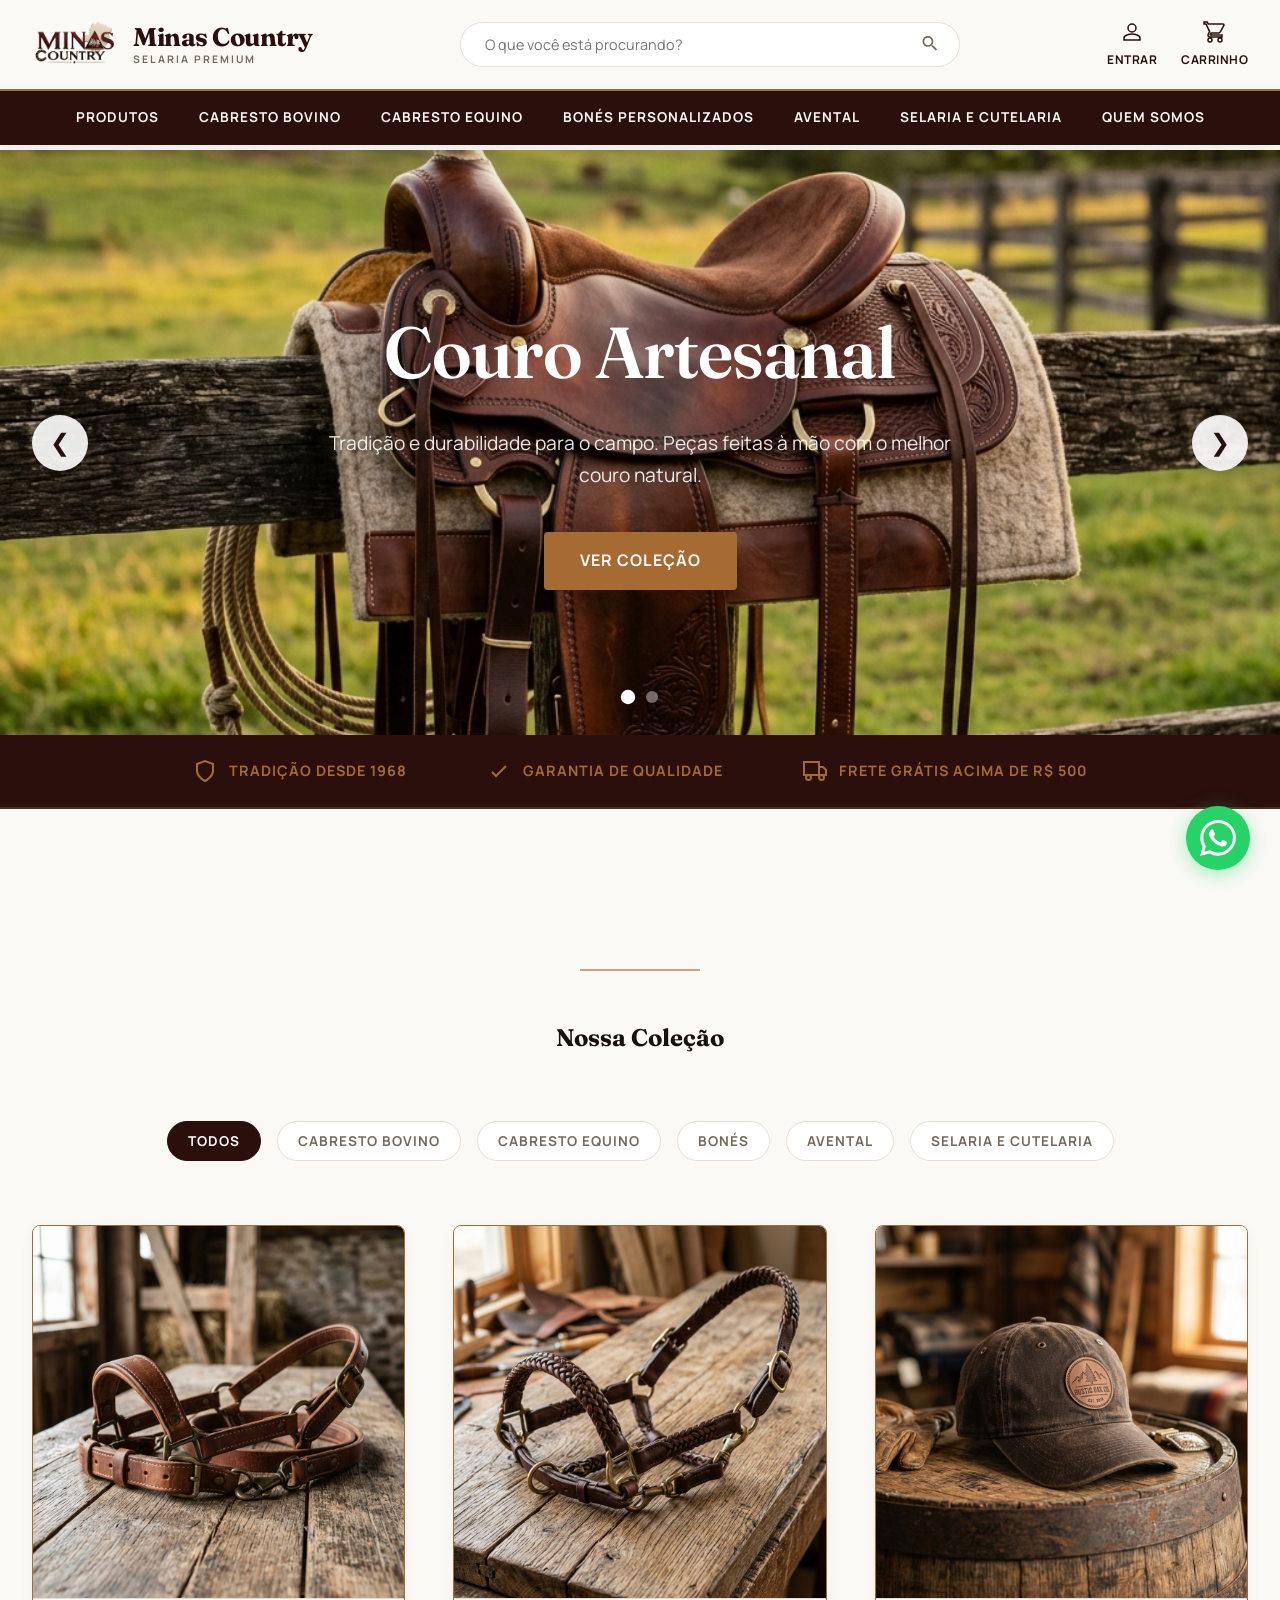
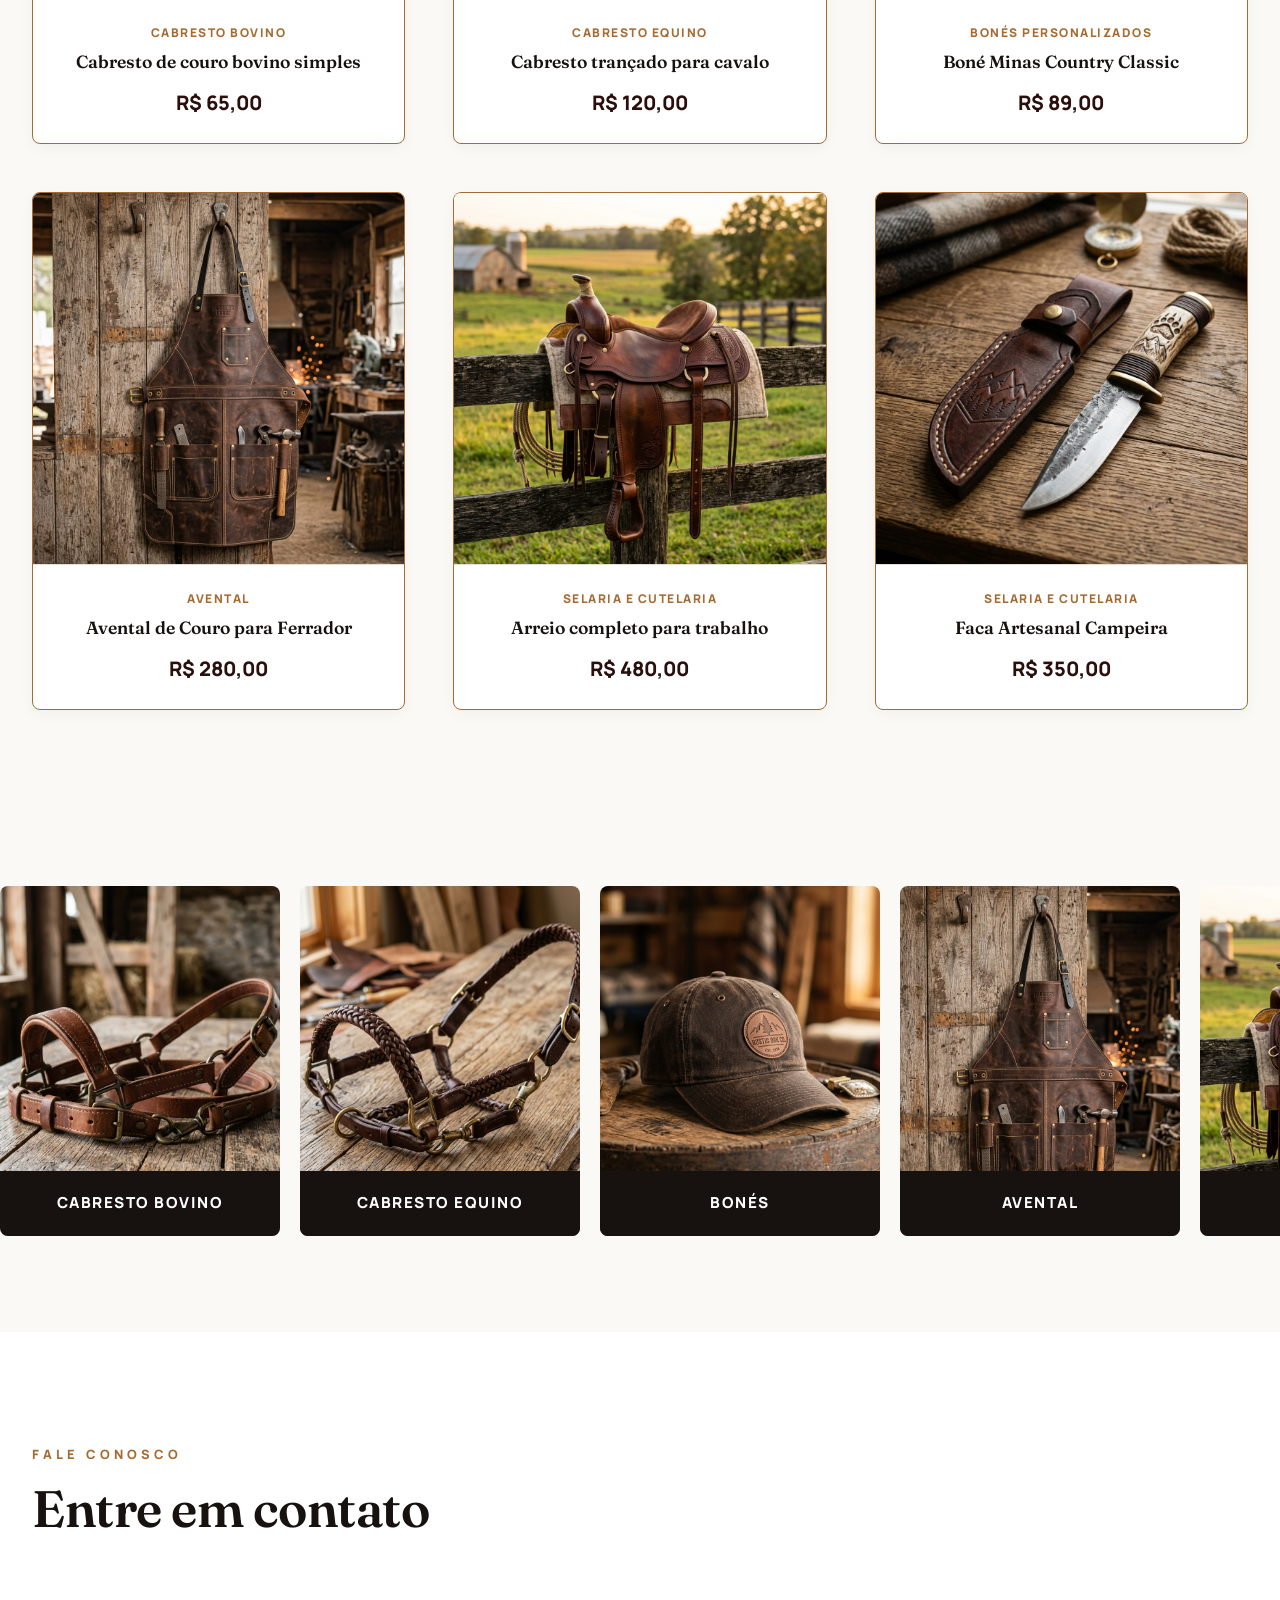
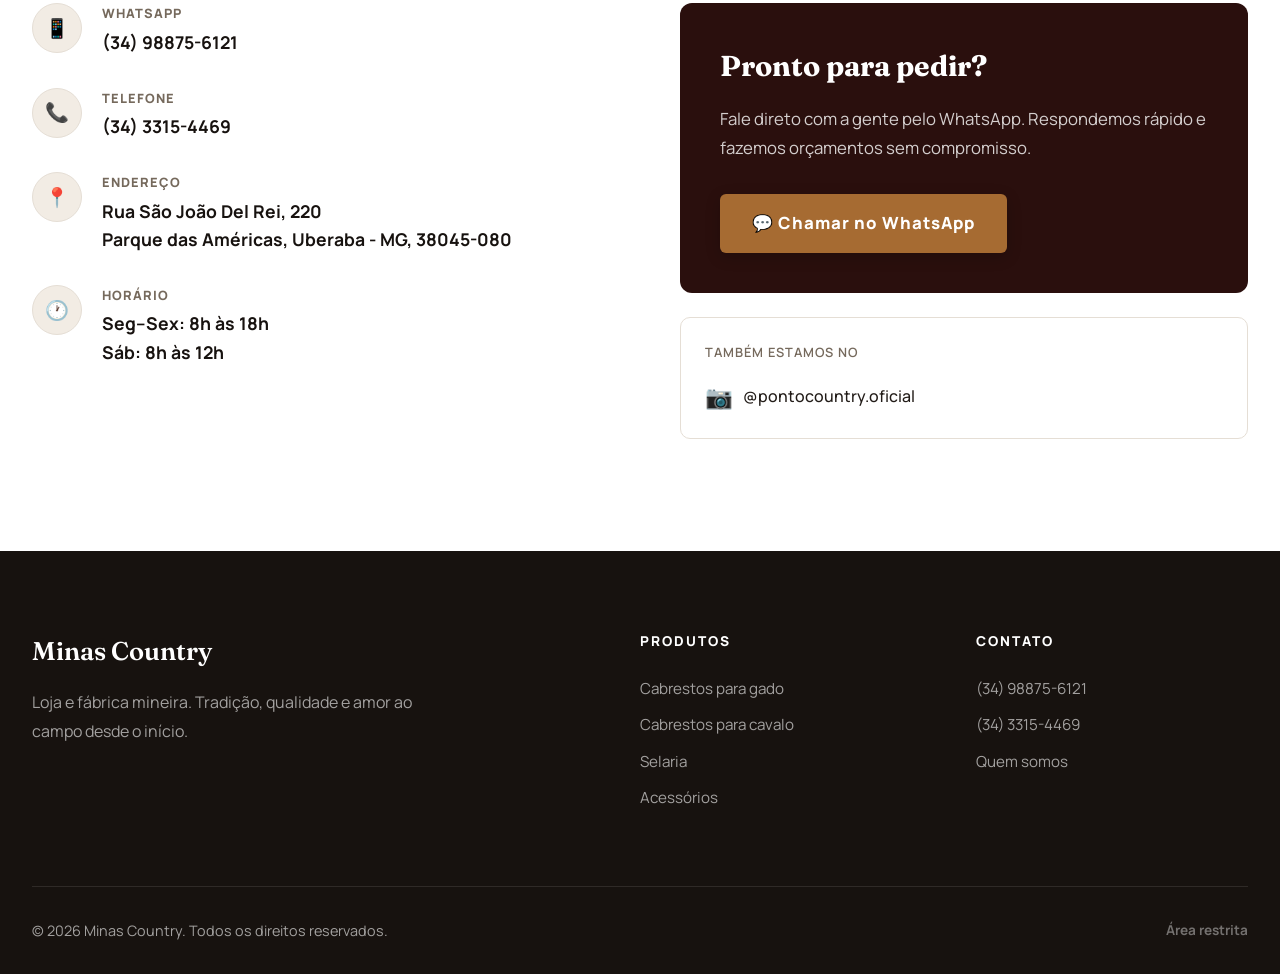
==== index.html @ ab3c595c "feat: use local images and add infinite scrolling marquee to category banners" ====
<!DOCTYPE html>
<html lang="pt-BR">
<head>
<meta charset="UTF-8">
<meta name="viewport" content="width=device-width, initial-scale=1.0">
<title>Minas Country – Fábrica de Cabresto e Selaria</title>
<link rel="preconnect" href="https://fonts.googleapis.com">
<link rel="preconnect" href="https://fonts.gstatic.com" crossorigin>
<link href="https://fonts.googleapis.com/css2?family=Fraunces:ital,opsz,wght@0,9..144,100..900;1,9..144,100..900&family=Manrope:wght@200..800&display=swap" rel="stylesheet">
<link rel="stylesheet" href="style.css">
</head>
<body>

<!-- NAV -->
<nav>
  <div class="nav-inner">
    <div class="nav-hamburger" onclick="toggleMenu()">
      <span></span><span></span><span></span>
    </div>
    <a href="index.html" class="nav-logo">
      <img src="images/logo.png" alt="Logo" style="height: 48px; width: auto; object-fit: contain;">
      <div class="nav-logo-text">Minas Country<span>Selaria Premium</span></div>
    </a>
    <div class="nav-search">
      <input type="text" placeholder="O que você está procurando?">
      <button><svg viewBox="0 0 24 24"><path d="M15.5 14h-.79l-.28-.27C15.41 12.59 16 11.11 16 9.5 16 5.91 13.09 3 9.5 3S3 5.91 3 9.5 5.91 16 9.5 16c1.61 0 3.09-.59 4.23-1.57l.27.28v.79l5 4.99L20.49 19l-4.99-5zm-6 0C7.01 14 5 11.99 5 9.5S7.01 5 9.5 5 14 7.01 14 9.5 11.99 14 9.5 14z"/></svg></button>
    </div>
    <div class="nav-icons">
      <a href="#" class="icon-link" onclick="openAdmin(event)">
        <svg viewBox="0 0 24 24"><path d="M12 12c2.21 0 4-1.79 4-4s-1.79-4-4-4-4 1.79-4 4 1.79 4 4 4zm0 2c-2.67 0-8 1.34-8 4v2h16v-2c0-2.66-5.33-4-8-4z"/></svg>
        Entrar
      </a>
      <a href="#catalogo" class="icon-link">
        <svg viewBox="0 0 24 24"><path d="M7 18c-1.1 0-1.99.9-1.99 2S5.9 22 7 22s2-.9 2-2-.9-2-2-2zM1 2v2h2l3.6 7.59-1.35 2.45c-.16.28-.25.61-.25.96 0 1.1.9 2 2 2h12v-2H7.42c-.14 0-.25-.11-.25-.25l.03-.12.9-1.63h7.45c.75 0 1.41-.41 1.75-1.03l3.58-6.49c.08-.14.12-.31.12-.48 0-.55-.45-1-1-1H5.21l-.94-2H1zm16 16c-1.1 0-1.99.9-1.99 2s.89 2 1.99 2 2-.9 2-2-.9-2-2-2z"/></svg>
        Carrinho
      </a>
    </div>
  </div>
  <div class="nav-categories">
    <div class="nav-categories-inner">
      <a href="#catalogo" onclick="filterProducts('all', this)">Produtos</a>
      <a href="#catalogo" onclick="filterProducts('bovino', this)">Cabresto bovino</a>
      <a href="#catalogo" onclick="filterProducts('equino', this)">Cabresto equino</a>
      <a href="#catalogo" onclick="filterProducts('bones', this)">Bonés personalizados</a>
      <a href="#catalogo" onclick="filterProducts('avental', this)">Avental</a>
      <a href="#catalogo" onclick="filterProducts('selaria', this)">Selaria e cutelaria</a>
      <a href="sobre.html">Quem Somos</a>
    </div>
  </div>
</nav>

<!-- CAROUSEL -->
<section class="hero-carousel" id="home">
  <div class="carousel-track" id="carousel-track">
    <div class="carousel-slide leather-bg" style="background-image: url('images/prod_5.png'); background-size: cover; background-position: center;">
       <div class="slide-content reveal">
          <h2>Couro Artesanal</h2>
          <p>Tradição e durabilidade para o campo. Peças feitas à mão com o melhor couro natural.</p>
          <a href="#catalogo" class="btn-primary">Ver Coleção</a>
       </div>
    </div>
    <div class="carousel-slide leather-bg" style="background-image: url('images/prod_2.png'); background-size: cover; background-position: center;">
       <div class="slide-content reveal">
          <h2 style="color:var(--gold);">Linha Selaria</h2>
          <p>Arreios e acessórios de alto padrão para quem exige qualidade e conforto no dia a dia.</p>
          <a href="#catalogo" class="btn-primary" style="background:white; color:var(--black);">Comprar Agora</a>
       </div>
    </div>
  </div>
  <button class="carousel-arrow carousel-prev" onclick="moveSlide(-1)">❮</button>
  <button class="carousel-arrow carousel-next" onclick="moveSlide(1)">❯</button>
  <div class="carousel-dots" id="carousel-dots">
     <button class="carousel-dot active" onclick="setSlide(0)"></button>
     <button class="carousel-dot" onclick="setSlide(1)"></button>
  </div>
</section>

<!-- BENEFITS BAR -->
<section class="benefits-bar">
  <div class="benefits-inner">
    <div class="benefit-item">
      <svg width="24" height="24" viewBox="0 0 24 24" fill="none" stroke="currentColor" stroke-width="2"><path d="M12 22s8-4 8-10V5l-8-3-8 3v7c0 6 8 10 8 10z"/></svg>
      <span>Tradição Desde 1968</span>
    </div>
    <div class="benefit-item">
      <svg width="24" height="24" viewBox="0 0 24 24" fill="none" stroke="currentColor" stroke-width="2"><path d="M5 13l4 4L19 7"/></svg>
      <span>Garantia de Qualidade</span>
    </div>
    <div class="benefit-item">
      <svg width="24" height="24" viewBox="0 0 24 24" fill="none" stroke="currentColor" stroke-width="2"><rect x="1" y="3" width="15" height="13"></rect><polygon points="16 8 20 8 23 11 23 16 16 16 16 8"></polygon><circle cx="5.5" cy="18.5" r="2.5"></circle><circle cx="18.5" cy="18.5" r="2.5"></circle></svg>
      <span>Frete Grátis acima de R$ 500</span>
    </div>
  </div>
</section>

<!-- CATALOG -->
<section class="catalog" id="catalogo">
  <div class="container">
    <hr class="rustic-divider">
    <div class="catalog-header reveal">
      <h2>Nossa Coleção</h2>
    </div>
    <div class="filter-tabs reveal">
      <button class="filter-tab active" onclick="filterProducts('all',this)">Todos</button>
      <button class="filter-tab" onclick="filterProducts('bovino',this)">Cabresto bovino</button>
      <button class="filter-tab" onclick="filterProducts('equino',this)">Cabresto equino</button>
      <button class="filter-tab" onclick="filterProducts('bones',this)">Bonés</button>
      <button class="filter-tab" onclick="filterProducts('avental',this)">Avental</button>
      <button class="filter-tab" onclick="filterProducts('selaria',this)">Selaria e cutelaria</button>
    </div>
    <div class="products-grid" id="products-grid"></div>
  </div>
</section>

<!-- CATEGORY BANNERS -->
<section class="category-banners">
  <div class="banners-container">
    <div class="banners-track">

      <a href="#catalogo" onclick="filterProducts('bovino', document.querySelectorAll('.filter-tab')[1])" class="banner-card">
        <img src="images/prod_1.png" alt="Cabresto Bovino">
        <div class="banner-label">CABRESTO BOVINO</div>
      </a>
      <a href="#catalogo" onclick="filterProducts('equino', document.querySelectorAll('.filter-tab')[2])" class="banner-card">
        <img src="images/prod_2.png" alt="Cabresto Equino">
        <div class="banner-label">CABRESTO EQUINO</div>
      </a>
      <a href="#catalogo" onclick="filterProducts('bones', document.querySelectorAll('.filter-tab')[3])" class="banner-card">
        <img src="images/prod_3.png" alt="Bonés">
        <div class="banner-label">BONÉS</div>
      </a>
      <a href="#catalogo" onclick="filterProducts('avental', document.querySelectorAll('.filter-tab')[4])" class="banner-card">
        <img src="images/prod_4.png" alt="Avental">
        <div class="banner-label">AVENTAL</div>
      </a>
      <a href="#catalogo" onclick="filterProducts('selaria', document.querySelectorAll('.filter-tab')[5])" class="banner-card">
        <img src="images/prod_5.png" alt="Selaria">
        <div class="banner-label">SELARIA</div>
      </a>


      <a href="#catalogo" onclick="filterProducts('bovino', document.querySelectorAll('.filter-tab')[1])" class="banner-card">
        <img src="images/prod_1.png" alt="Cabresto Bovino">
        <div class="banner-label">CABRESTO BOVINO</div>
      </a>
      <a href="#catalogo" onclick="filterProducts('equino', document.querySelectorAll('.filter-tab')[2])" class="banner-card">
        <img src="images/prod_2.png" alt="Cabresto Equino">
        <div class="banner-label">CABRESTO EQUINO</div>
      </a>
      <a href="#catalogo" onclick="filterProducts('bones', document.querySelectorAll('.filter-tab')[3])" class="banner-card">
        <img src="images/prod_3.png" alt="Bonés">
        <div class="banner-label">BONÉS</div>
      </a>
      <a href="#catalogo" onclick="filterProducts('avental', document.querySelectorAll('.filter-tab')[4])" class="banner-card">
        <img src="images/prod_4.png" alt="Avental">
        <div class="banner-label">AVENTAL</div>
      </a>
      <a href="#catalogo" onclick="filterProducts('selaria', document.querySelectorAll('.filter-tab')[5])" class="banner-card">
        <img src="images/prod_5.png" alt="Selaria">
        <div class="banner-label">SELARIA</div>
      </a>

    </div>
  </div>
</section>



<!-- CONTACT -->
<section class="contact" id="contato">
  <div class="container">
    <div class="section-eyebrow">Fale conosco</div>
    <h2 class="section-title">Entre em contato</h2>
    <div class="contact-grid">
      <div class="contact-info">
        <div class="contact-item">
          <div class="contact-item-icon">📱</div>
          <div><div class="contact-item-label">WhatsApp</div><div class="contact-item-value">(34) 98875-6121</div></div>
        </div>
        <div class="contact-item">
          <div class="contact-item-icon">📞</div>
          <div><div class="contact-item-label">Telefone</div><div class="contact-item-value">(34) 3315-4469</div></div>
        </div>
        <div class="contact-item">
          <div class="contact-item-icon">📍</div>
          <div><div class="contact-item-label">Endereço</div><div class="contact-item-value">Rua São João Del Rei, 220<br>Parque das Américas, Uberaba - MG, 38045-080</div></div>
        </div>
        <div class="contact-item">
          <div class="contact-item-icon">🕐</div>
          <div><div class="contact-item-label">Horário</div><div class="contact-item-value">Seg–Sex: 8h às 18h<br>Sáb: 8h às 12h</div></div>
        </div>
      </div>
      <div>
        <div class="contact-cta leather-bg">
          <h3>Pronto para pedir?</h3>
          <p>Fale direto com a gente pelo WhatsApp. Respondemos rápido e fazemos orçamentos sem compromisso.</p>
          <a href="https://wa.me/5534988756121?text=Olá! Vim pelo site e gostaria de informações sobre os produtos." class="btn-wpp-lg" target="_blank">💬 Chamar no WhatsApp</a>
        </div>
        <div style="margin-top:1.5rem;padding:1.5rem;background:white;border:1px solid var(--border);border-radius:10px">
          <div style="font-size:0.8rem;font-weight:600;color:var(--text-muted);text-transform:uppercase;letter-spacing:1px;margin-bottom:1rem">Também estamos no</div>
          <a href="https://www.instagram.com/pontocountry.oficial/" target="_blank" style="display:flex;align-items:center;gap:10px;text-decoration:none;color:var(--text)">
            <span style="font-size:1.4rem">📷</span>
            <span style="font-weight:500">@pontocountry.oficial</span>
          </a>
        </div>
      </div>
    </div>
  </div>
</section>

<!-- FOOTER -->
<footer>
  <div class="footer-inner">
    <div class="footer-grid">
      <div>
        <div class="footer-brand-name">Minas Country</div>
        <p class="footer-brand-desc">Loja e fábrica mineira. Tradição, qualidade e amor ao campo desde o início.</p>
      </div>
      <div class="footer-col">
        <h4>Produtos</h4>
        <a href="#catalogo">Cabrestos para gado</a>
        <a href="#catalogo">Cabrestos para cavalo</a>
        <a href="#catalogo">Selaria</a>
        <a href="#catalogo">Acessórios</a>
      </div>
      <div class="footer-col">
        <h4>Contato</h4>
        <a href="https://wa.me/5534988756121" target="_blank">(34) 98875-6121</a>
        <a href="tel:3433154469">(34) 3315-4469</a>
        <a href="#sobre">Quem somos</a>
      </div>
    </div>
    <hr class="footer-divider">
    <div class="footer-bottom" style="display:flex;justify-content:space-between;align-items:center">
      <span class="footer-copy">© 2026 Minas Country. Todos os direitos reservados.</span>
      <a href="#" class="footer-admin-link" onclick="openAdmin(event)">Área restrita</a>
    </div>
  </div>
</footer>

<!-- ADMIN LOGIN MODAL -->
<div id="admin-overlay">
  <div class="admin-modal">
    <h2>Área restrita</h2>
    <p>Acesso exclusivo para administradores.</p>
    <div class="form-group">
      <label>Usuário</label>
      <input type="text" id="login-user" placeholder="admin" onkeydown="if(event.key==='Enter')doLogin()">
    </div>
    <div class="form-group">
      <label>Senha</label>
      <input type="password" id="login-pass" placeholder="••••••••" onkeydown="if(event.key==='Enter')doLogin()">
    </div>
    <button class="btn-login" onclick="doLogin()">Entrar</button>
    <div class="login-error" id="login-error">Usuário ou senha incorretos.</div>
    <div style="margin-top:1.5rem;text-align:center">
      <button onclick="closeAdminOverlay()" style="background:none;border:none;color:var(--text-muted);cursor:pointer;font-size:0.85rem">Cancelar</button>
    </div>
  </div>
</div>

<!-- ADMIN PANEL -->
<div id="admin-panel">
  <div class="admin-header">
    <div style="display:flex;align-items:center;gap:1rem">
      <span style="font-size:1.2rem">🐂</span>
      <h1>Minas Country — Admin</h1>
    </div>
    <div class="admin-header-actions">
      <button class="btn-admin-back" onclick="backToSite()">← Ver site</button>
      <button class="btn-danger" onclick="logout()">Sair</button>
    </div>
  </div>
  <div class="admin-body">
    <div class="admin-stats">
      <div class="admin-stat"><div class="admin-stat-num" id="stat-total">0</div><div class="admin-stat-label">Total de produtos</div></div>
      <div class="admin-stat"><div class="admin-stat-num" id="stat-active">0</div><div class="admin-stat-label">Ativos</div></div>
      <div class="admin-stat"><div class="admin-stat-num" id="stat-cats">0</div><div class="admin-stat-label">Categorias</div></div>
      <div class="admin-stat"><div class="admin-stat-num" id="stat-inactive">0</div><div class="admin-stat-label">Inativos</div></div>
    </div>
    <div class="admin-grid">
      <div class="admin-form-card">
        <h3 id="form-title">Adicionar produto</h3>
        <input type="hidden" id="edit-id">
        <div class="form-group">
          <label>Nome do produto</label>
          <input type="text" id="f-name" placeholder="Ex: Cabresto de couro trançado">
        </div>
        <div class="form-group">
          <label>Categoria</label>
          <select id="f-cat">
            <option value="bovino">Cabresto bovino</option>
            <option value="equino">Cabresto equino</option>
            <option value="bones">Bonés personalizados</option>
            <option value="avental">Avental</option>
            <option value="selaria">Selaria e cutelaria</option>
          </select>
        </div>
        <div class="form-row">
          <div class="form-group">
            <label>Preço (R$)</label>
            <input type="number" id="f-price" placeholder="89.90" step="0.01" min="0">
          </div>
          <div class="form-group" style="grid-column: 1 / -1;">
            <label>Imagem do produto</label>
            <div class="upload-btn-wrapper" id="upload-wrapper">
              <div class="upload-btn">
                <svg viewBox="0 0 24 24"><path d="M19 13h-6v6h-2v-6H5v-2h6V5h2v6h6v2z"/></svg>
                <span>Clique ou arraste a imagem aqui</span>
              </div>
              <input type="file" id="f-img-file" accept="image/*" onchange="previewImage(event)">
            </div>
            <input type="hidden" id="f-img-base64">
            <div id="img-preview-container" style="display:none; margin-top:10px; position:relative; width:100px; height:100px;">
               <img id="img-preview" src="" style="width:100%; height:100%; object-fit:cover; border-radius:4px; border:1px solid #cccccc;">
               <button type="button" onclick="removeImage()" style="position:absolute; top:-8px; right:-8px; background:#C0392B; color:white; border:none; border-radius:50%; width:24px; height:24px; cursor:pointer; font-size:14px; display:flex; align-items:center; justify-content:center; box-shadow: 0 2px 5px rgba(0,0,0,0.2);">×</button>
            </div>
          </div>
        </div>
        <div class="form-group">
          <label>Descrição</label>
          <textarea id="f-desc" placeholder="Descreva o produto, medidas, material..."></textarea>
        </div>
        <div class="toggle-active">
          <input type="checkbox" id="f-active" checked>
          <label for="f-active">Produto ativo (visível na loja)</label>
        </div>
        <button class="btn-save" onclick="saveProduct()">Salvar produto</button>
        <button class="btn-cancel-edit" id="btn-cancel" onclick="cancelEdit()">Cancelar edição</button>
      </div>
      <div class="products-table">
        <h3>Produtos cadastrados</h3>
        <div class="table-wrap">
          <table>
            <thead>
              <tr>
                <th>Imagem</th>
                <th>Nome</th>
                <th>Categoria</th>
                <th>Preço</th>
                <th>Status</th>
                <th>Ações</th>
              </tr>
            </thead>
            <tbody id="admin-table-body"></tbody>
          </table>
        </div>
      </div>
    </div>
  </div>
</div>

<div class="toast" id="toast"></div>

<script>
const ADMIN_USER = 'admin';
const ADMIN_PASS = '12345678';
const CAT_LABELS = {bovino:'Cabresto bovino',equino:'Cabresto equino',bones:'Bonés personalizados',avental:'Avental',selaria:'Selaria e cutelaria'};
const CAT_INITIALS = {bovino:'CB',equino:'CE',bones:'BN',avental:'AV',selaria:'SC'};
const WPP = '5534988756121';

function getProducts(){
  try{return JSON.parse(localStorage.getItem('mc_products')||'[]')}catch{return[]}
}
function saveProducts(p){localStorage.setItem('mc_products',JSON.stringify(p))}

function initDefaults(){
  let products = getProducts();
  if(products.length===0 || products[0].img===''){
    const defaults=[
      {id:1,name:'Cabresto de couro bovino simples',cat:'bovino',price:65,img:'images/prod_1.png',desc:'Cabresto resistente em couro bovino curtido, ideal para manejo diário de bovinos. Regulagem em fivela de aço inox. Disponível em cores natural e preta.',active:true},
      {id:2,name:'Cabresto trançado para cavalo',cat:'equino',price:120,img:'images/prod_2.png',desc:'Cabresto artesanal trançado à mão, acabamento premium. Perfeito para exposições, rodeios e uso diário. Couro curtido ao tanino.',active:true},
      {id:3,name:'Boné Minas Country Classic',cat:'bones',price:89,img:'images/prod_3.png',desc:'Boné personalizado com bordado em alto relevo. Ajuste perfeito e tecido respirável.',active:true},
      {id:4,name:'Avental de Couro para Ferrador',cat:'avental',price:280,img:'images/prod_4.png',desc:'Avental reforçado em couro legítimo, ideal para o trabalho pesado. Proteção e durabilidade.',active:true},
      {id:5,name:'Arreio completo para trabalho',cat:'selaria',price:480,img:'images/prod_5.png',desc:'Conjunto de arreio para trabalho no campo. Inclui cabeçada, freio e rédeas. Fabricado inteiramente em couro natural.',active:true},
      {id:6,name:'Faca Artesanal Campeira',cat:'selaria',price:350,img:'images/prod_6.png',desc:'Faca em aço carbono com cabo de osso e bainha em couro. Ferramenta essencial para o homem do campo.',active:true},
    ];
    saveProducts(defaults);
  }
}

function renderProducts(filter='all'){
  const grid=document.getElementById('products-grid');
  const all=getProducts().filter(p=>p.active);
  const list=filter==='all'?all:all.filter(p=>p.cat===filter);
  if(!list.length){
    grid.innerHTML=`<div class="empty-state" style="grid-column:1/-1"><div class="empty-state-icon">📦</div><p>Nenhum produto nesta categoria ainda.</p></div>`;
    return;
  }
  grid.innerHTML=list.map(p=>`
    <a href="produto.html?id=${p.id}" class="product-card reveal">
      <div class="product-img-wrapper">
        ${p.img?`<img src="${p.img}" class="product-img" alt="${p.name}" onerror="this.style.display='none'">`:`<span class="product-img-initials">${CAT_INITIALS[p.cat]||'MC'}</span>`}
      </div>
      <div class="product-info">
        <div class="product-cat">${CAT_LABELS[p.cat]||p.cat}</div>
        <div class="product-name">${p.name}</div>
        <div class="product-price">R$ ${Number(p.price).toFixed(2).replace('.',',')}</div>
      </div>
    </a>
  `).join('');
  setTimeout(initScrollAnimations, 50);
}

function filterProducts(cat,btn){
  document.querySelectorAll('.filter-tab').forEach(t=>t.classList.remove('active'));
  btn.classList.add('active');
  renderProducts(cat);
}

// ADMIN
function openAdmin(e){
  if(e)e.preventDefault();
  document.getElementById('admin-overlay').classList.add('active');
  setTimeout(()=>document.getElementById('login-user').focus(),100);
}
function closeAdminOverlay(){
  document.getElementById('admin-overlay').classList.remove('active');
  document.getElementById('login-error').style.display='none';
}
function doLogin(){
  const u=document.getElementById('login-user').value;
  const p=document.getElementById('login-pass').value;
  if(u===ADMIN_USER&&p===ADMIN_PASS){
    document.getElementById('admin-overlay').classList.remove('active');
    document.getElementById('admin-panel').classList.add('active');
    document.body.style.overflow='hidden';
    renderAdminTable();
    updateStats();
  } else {
    document.getElementById('login-error').style.display='block';
  }
}
function logout(){
  document.getElementById('admin-panel').classList.remove('active');
  document.body.style.overflow='';
  document.getElementById('login-user').value='';
  document.getElementById('login-pass').value='';
}
function backToSite(){
  document.getElementById('admin-panel').classList.remove('active');
  document.body.style.overflow='';
  renderProducts('all');
}
function updateStats(){
  const all=getProducts();
  document.getElementById('stat-total').textContent=all.length;
  document.getElementById('stat-active').textContent=all.filter(p=>p.active).length;
  document.getElementById('stat-inactive').textContent=all.filter(p=>!p.active).length;
  document.getElementById('stat-cats').textContent=new Set(all.map(p=>p.cat)).size;
}
function renderAdminTable(){
  const all=getProducts();
  const tbody=document.getElementById('admin-table-body');
  if(!all.length){
    tbody.innerHTML='<tr><td colspan="6" style="text-align:center;color:var(--text-muted);padding:2rem">Nenhum produto cadastrado.</td></tr>';
    return;
  }
  tbody.innerHTML=all.map(p=>`
    <tr>
      <td><div class="table-product-img">${p.img?`<img src="${p.img}" alt="" onerror="this.style.display='none'">`:'🐂'}</div></td>
      <td style="font-weight:500;max-width:200px">${p.name}</td>
      <td><span class="badge-cat">${CAT_LABELS[p.cat]||p.cat}</span></td>
      <td style="font-weight:600;color:var(--wine)">R$ ${Number(p.price).toFixed(2).replace('.',',')}</td>
      <td><span class="${p.active?'badge-active':'badge-inactive'}">${p.active?'Ativo':'Inativo'}</span></td>
      <td>
        <div class="table-actions">
          <button class="btn-edit" onclick="editProduct(${p.id})">Editar</button>
          <button class="btn-toggle" onclick="toggleProduct(${p.id})">${p.active?'Desativar':'Ativar'}</button>
          <button class="btn-del" onclick="deleteProduct(${p.id})">Excluir</button>
        </div>
      </td>
    </tr>
  `).join('');
}
function saveProduct(){
  const id=document.getElementById('edit-id').value;
  const name=document.getElementById('f-name').value.trim();
  const cat=document.getElementById('f-cat').value;
  const price=parseFloat(document.getElementById('f-price').value);
  const img=document.getElementById('f-img-base64').value;
  const desc=document.getElementById('f-desc').value.trim();
  const active=document.getElementById('f-active').checked;
  if(!name||!price){showToast('Preencha nome e preço.');return;}
  const all=getProducts();
  if(id){
    const idx=all.findIndex(p=>p.id===parseInt(id));
    if(idx>-1)all[idx]={...all[idx],name,cat,price,img,desc,active};
  } else {
    const newId=all.length?Math.max(...all.map(p=>p.id))+1:1;
    all.push({id:newId,name,cat,price,img,desc,active});
  }
  saveProducts(all);
  renderAdminTable();
  updateStats();
  clearForm();
  showToast(id?'Produto atualizado!':'Produto adicionado!');
}
function editProduct(id){
  const p=getProducts().find(x=>x.id===id);
  if(!p)return;
  document.getElementById('edit-id').value=id;
  document.getElementById('f-name').value=p.name;
  document.getElementById('f-cat').value=p.cat;
  document.getElementById('f-price').value=p.price;
  const base64 = p.img || '';
  document.getElementById('f-img-base64').value = base64;
  if(base64){
     document.getElementById('img-preview').src = base64;
     document.getElementById('img-preview-container').style.display = 'block';
     document.getElementById('upload-wrapper').style.display = 'none';
  } else {
     removeImage();
  }
  document.getElementById('f-desc').value=p.desc||'';
  document.getElementById('f-active').checked=p.active;
  document.getElementById('form-title').textContent='Editar produto';
  document.getElementById('btn-cancel').style.display='block';
  document.querySelector('.admin-form-card').scrollIntoView({behavior:'smooth'});
}
function cancelEdit(){
  clearForm();
}
function clearForm(){
  document.getElementById('edit-id').value='';
  document.getElementById('f-name').value='';
  document.getElementById('f-price').value='';
  removeImage();
  document.getElementById('f-desc').value='';
  document.getElementById('f-active').checked=true;
  document.getElementById('f-cat').value='gado';
  document.getElementById('form-title').textContent='Adicionar produto';
  document.getElementById('btn-cancel').style.display='none';
}
function deleteProduct(id){
  if(!confirm('Excluir este produto?'))return;
  const all=getProducts().filter(p=>p.id!==id);
  saveProducts(all);
  renderAdminTable();
  updateStats();
  showToast('Produto excluído.');
}
function toggleProduct(id){
  const all=getProducts();
  const idx=all.findIndex(p=>p.id===id);
  if(idx>-1){all[idx].active=!all[idx].active;saveProducts(all);}
  renderAdminTable();
  updateStats();
  showToast('Status atualizado.');
}
function showToast(msg){
  const t=document.getElementById('toast');
  t.textContent=msg;
  t.classList.add('show');
  setTimeout(()=>t.classList.remove('show'),2500);
}
function previewImage(event) {
  const file = event.target.files[0];
  if(!file) return;
  const reader = new FileReader();
  reader.onload = function(e) {
    const base64 = e.target.result;
    document.getElementById('f-img-base64').value = base64;
    document.getElementById('img-preview').src = base64;
    document.getElementById('img-preview-container').style.display = 'block';
    document.getElementById('upload-wrapper').style.display = 'none';
  }
  reader.readAsDataURL(file);
}
function removeImage() {
  const fileInput = document.getElementById('f-img-file');
  if(fileInput) fileInput.value = '';
  document.getElementById('f-img-base64').value = '';
  document.getElementById('img-preview-container').style.display = 'none';
  document.getElementById('upload-wrapper').style.display = 'inline-block';
}

function initScrollAnimations() {
  const elements = document.querySelectorAll('.section-eyebrow, .section-title, .section-desc, .feature-card, .about-desc, .about-item, .about-stat-card, .contact-item, .contact-cta, .footer-col, .footer-brand-name, .hero-title, .hero-desc, .hero-actions, .hero-stats, .hero-visual, .product-card');
  elements.forEach(el => {
    if(!el.classList.contains('reveal')) el.classList.add('reveal');
  });

  const observer = new IntersectionObserver((entries) => {
    entries.forEach(entry => {
      if (entry.isIntersecting) {
        entry.target.classList.add('active');
        observer.unobserve(entry.target);
      }
    });
  }, { threshold: 0.1, rootMargin: "0px 0px -50px 0px" });

  document.querySelectorAll('.reveal').forEach(r => observer.observe(r));
}

function toggleMenu(){}

// CAROUSEL LOGIC
let currentSlide = 0;
function showSlide(index) {
  const track = document.getElementById('carousel-track');
  const slides = document.querySelectorAll('.carousel-slide');
  const dots = document.querySelectorAll('.carousel-dot');
  if(!track || slides.length === 0) return;
  if (index >= slides.length) currentSlide = 0;
  else if (index < 0) currentSlide = slides.length - 1;
  else currentSlide = index;
  track.style.transform = `translateX(-${currentSlide * 100}%)`;
  dots.forEach((dot, i) => dot.classList.toggle('active', i === currentSlide));
}
function moveSlide(dir) { showSlide(currentSlide + dir); }
function setSlide(index) { showSlide(index); }
setInterval(() => { moveSlide(1); }, 5000);

// INIT
initDefaults();
renderProducts('all');
</script>
<a href="https://wa.me/5534988756121?text=Olá! Gostaria de falar sobre os produtos da Minas Country." target="_blank" class="floating-wpp" title="Fale conosco no WhatsApp">
  <svg viewBox="0 0 24 24"><path d="M17.472 14.382c-.297-.149-1.758-.867-2.03-.967-.273-.099-.471-.148-.67.15-.197.297-.767.966-.94 1.164-.173.199-.347.223-.644.075-.297-.15-1.255-.463-2.39-1.475-.883-.788-1.48-1.761-1.653-2.059-.173-.297-.018-.458.13-.606.134-.133.298-.347.446-.52.149-.174.198-.298.298-.497.099-.198.05-.371-.025-.52-.075-.149-.669-1.612-.916-2.207-.242-.579-.487-.5-.669-.51a12.8 12.8 0 0 0-.57-.01c-.198 0-.52.074-.792.372s-1.04 1.016-1.04 2.479 1.065 2.876 1.213 3.074c.149.198 2.096 3.2 5.077 4.487.709.306 1.262.489 1.694.625.712.227 1.36.195 1.871.118.571-.085 1.758-.719 2.006-1.413.248-.694.248-1.289.173-1.413-.074-.124-.272-.198-.57-.347m-5.421 7.403h-.004a9.87 9.87 0 0 1-5.031-1.378l-.361-.214-3.741.982.998-3.648-.235-.374a9.86 9.86 0 0 1-1.51-5.26c.001-5.45 4.436-9.884 9.888-9.884 2.64 0 5.122 1.03 6.988 2.898a9.825 9.825 0 0 1 2.893 6.994c-.003 5.45-4.437 9.884-9.885 9.884m8.413-18.297A11.815 11.815 0 0 0 12.05 0C5.495 0 .16 5.335.157 11.892c0 2.096.547 4.142 1.588 5.945L.057 24l6.305-1.654a11.882 11.882 0 0 0 5.683 1.448h.005c6.554 0 11.89-5.335 11.893-11.893a11.821 11.821 0 0 0-3.48-8.413Z"/></svg>
</a>
</body>
</html>
---- style.css ----
/* style.css */
*{margin:0;padding:0;box-sizing:border-box}

:root{
  --wine: #3A1715;       /* Deep Oxblood */
  --wine-dark: #2A0F0D;  /* Darker Wine */
  --wine-light: #522521; /* Lighter Wine */
  --gold: #A66B32;       /* Rich Rust Gold */
  --gold-light: #C08347; /* Lighter Gold */
  --cream: #FBF9F6;      /* Off-white Cream */
  --cream-dark: #F2ECE4; /* Darker Cream */
  --black: #17120F;      /* Soft Black */
  --text: #221C18;       /* Very Dark Brown */
  --text-muted: #75695C; /* Earthy Gray-Brown */
  --border: #E5DED5;     /* Warm Gray Border */
  --white: #FFFFFF;
}

html{scroll-behavior:smooth; font-size:16px;}
body{font-family:'Manrope',sans-serif; background:var(--cream); color:var(--text); line-height:1.6; font-weight:400;}

/* Typography Helpers */
h1, h2, h3, h4, h5, h6 {
  font-family: 'Fraunces', serif;
  color: var(--black);
}

/* NAV */
nav{position:fixed;top:0;width:100%;z-index:1000;background:var(--cream);box-shadow:0 4px 25px rgba(0,0,0,0.08);}

.nav-inner{max-width:1400px;margin:0 auto;padding:1.25rem 2rem;display:flex;align-items:center;justify-content:space-between;gap:2rem;}
.nav-logo{display:flex;align-items:center;gap:16px;text-decoration:none}
.nav-logo-text{font-family:'Fraunces',serif;font-size:1.6rem;color:var(--wine-dark);font-weight:700;line-height:1; letter-spacing: -0.5px;}
.nav-logo-text span{display:block;font-size:0.65rem;color:var(--text-muted);font-family:'Manrope',sans-serif;font-weight:700;letter-spacing:2px;text-transform:uppercase; margin-top: 4px;}
.nav-search{flex:1;max-width:500px;position:relative;display:none;}
@media(min-width: 768px){ .nav-search{display:block;} }
.nav-search input{width:100%;padding:12px 24px;padding-right:50px;border:1px solid var(--border);border-radius:100px;font-family:'Manrope',sans-serif;font-size:0.9rem;outline:none;transition:all 0.3s;background:var(--white);}
.nav-search input:focus{border-color:var(--gold);background:var(--white); box-shadow:0 0 0 4px rgba(166,107,50,0.1);}
.nav-search button{position:absolute;right:20px;top:50%;transform:translateY(-50%);background:none;border:none;cursor:pointer;color:var(--text-muted);}
.nav-search button svg{width:20px;height:20px;fill:currentColor;}
.nav-icons{display:flex;gap:1.5rem;align-items:center;}
.icon-link{color:var(--wine-dark);text-decoration:none;display:flex;flex-direction:column;align-items:center;gap:6px;font-size:0.75rem;font-weight:700; letter-spacing:0.5px; text-transform:uppercase;}
.icon-link svg{width:24px;height:24px;fill:none;stroke:currentColor;stroke-width:1.5;}
.icon-link:hover{color:var(--gold);}
.nav-categories{border-top:2px solid var(--gold);background:var(--wine-dark);}
.nav-categories-inner{max-width:1400px;margin:0 auto;padding:0 2rem;display:flex;gap:2.5rem;justify-content:center; flex-wrap:wrap;}
.nav-categories a{color:var(--cream);text-decoration:none;font-size:0.85rem;font-weight:700;text-transform:uppercase;letter-spacing:1px;padding:16px 0;transition:color 0.2s;white-space:nowrap; position:relative;}
.nav-categories a::after{content:''; position:absolute; bottom:0; left:0; width:0%; height:2px; background:var(--gold); transition:width 0.3s;}
.nav-categories a:hover{color:var(--gold);}
.nav-categories a:hover::after{width:100%;}
.nav-hamburger{display:none;flex-direction:column;gap:6px;cursor:pointer;padding:5px}
.nav-hamburger span{width:28px;height:2px;background:var(--wine-dark);transition:0.3s}
@media(max-width: 768px){ .nav-hamburger{display:flex;} .nav-categories{display:none;} .nav-inner{padding: 1.25rem;} }

/* CAROUSEL */
.hero-carousel{margin-top:150px;padding:0;position:relative;width:100%;height:65vh;min-height:450px;background:var(--cream-dark);overflow:hidden;}
@media(max-width: 768px){ .hero-carousel{margin-top:110px;height:45vh;min-height:350px;} }
.carousel-track{display:flex;width:100%;height:100%;transition:transform 0.6s cubic-bezier(0.25, 1, 0.5, 1);}
.carousel-slide{min-width:100%;height:100%;background-size:cover;background-position:center;display:flex;align-items:center;justify-content:center;position:relative;}
.carousel-slide::before{content:'';position:absolute;inset:0;background:rgba(23,18,15,0.5);}
.slide-content{position:relative;text-align:center;color:var(--white);padding:2rem;}
.slide-content h2{font-size:clamp(2.5rem, 6vw, 4.5rem);font-weight:600;margin-bottom:1rem;color:var(--white);letter-spacing:-1px;}
.slide-content p{font-size:1.2rem;font-weight:400;margin-bottom:2.5rem;max-width:650px;margin-left:auto;margin-right:auto; color:rgba(255,255,255,0.9); line-height:1.7;}
.btn-primary{background:var(--gold); color:var(--white); padding:16px 36px; border-radius:4px; font-weight:700; font-size:1rem; text-transform:uppercase; letter-spacing:1px; text-decoration:none; display:inline-block; transition:all 0.3s;}
.btn-primary:hover{background:var(--gold-light); transform:translateY(-2px); box-shadow:0 10px 20px rgba(0,0,0,0.15);}
.carousel-arrow{position:absolute;top:50%;transform:translateY(-50%);background:rgba(255,255,255,0.9);border:none;width:56px;height:56px;border-radius:50%;display:flex;align-items:center;justify-content:center;font-size:1.5rem;cursor:pointer;color:var(--wine-dark);transition:all 0.3s;z-index:10; box-shadow:0 4px 15px rgba(0,0,0,0.1);}
.carousel-arrow:hover{background:var(--white); color:var(--gold); transform:translateY(-50%) scale(1.05);}
.carousel-prev{left:2rem;}
.carousel-next{right:2rem;}
@media(max-width:768px){ .carousel-arrow{width:44px;height:44px;font-size:1.2rem;} .carousel-prev{left:1rem;} .carousel-next{right:1rem;} }
.carousel-dots{position:absolute;bottom:2rem;left:50%;transform:translateX(-50%);display:flex;gap:12px;z-index:10;}
.carousel-dot{width:12px;height:12px;border-radius:50%;background:rgba(255,255,255,0.4);border:none;cursor:pointer;padding:0; transition:all 0.3s;}
.carousel-dot.active{background:var(--white); transform:scale(1.2);}

/* SECTIONS */
section{padding:7rem 0}
@media(max-width:768px){ section{padding:4rem 0} }
.container{max-width:1400px;margin:0 auto;padding:0 2rem}
.section-eyebrow{font-size:0.8rem;letter-spacing:4px;text-transform:uppercase;color:var(--gold);font-weight:800;margin-bottom:1rem; font-family:'Manrope',sans-serif;}
.section-title{font-size:clamp(2.2rem,4vw,3.2rem);font-weight:600;color:var(--black);line-height:1.15;margin-bottom:1.5rem; letter-spacing:-0.5px;}
.section-desc{color:var(--text-muted);font-size:1.1rem;max-width:560px;line-height:1.8}

/* CATALOG */
.catalog{background:var(--cream);}
.catalog-header{text-align:center; margin-bottom: 4rem;}
.filter-tabs{display:flex;justify-content:center;gap:1rem;flex-wrap:wrap;margin-bottom:4rem}
.filter-tab{padding:10px 20px;border:1px solid var(--border);border-radius:100px;background:var(--white);color:var(--text-muted);font-size:0.85rem;font-weight:700;text-transform:uppercase;letter-spacing:1px;cursor:pointer;transition:all 0.3s; font-family:'Manrope',sans-serif;}
.filter-tab.active,.filter-tab:hover{background:var(--wine-dark); color:var(--white); border-color:var(--wine-dark);}
.products-grid{display:grid;grid-template-columns:repeat(auto-fill,minmax(280px,1fr));gap:3rem;}
.product-card{background:var(--white);border-radius:8px;overflow:hidden;transition:all 0.4s cubic-bezier(0.25, 1, 0.5, 1);text-decoration:none;display:block; border:1px solid var(--gold); box-shadow: 0 4px 15px rgba(0,0,0,0.04);}
.product-card:hover{transform:translateY(-8px); box-shadow:0 15px 30px rgba(0,0,0,0.06); border-color:transparent;}
.product-img-wrapper{position:relative;width:100%;padding-top:100%;overflow:hidden;background:var(--cream-dark); border-bottom:1px solid var(--border);}
.product-img{position:absolute;top:0;left:0;width:100%;height:100%;object-fit:cover;transition:transform 0.7s ease;}
.product-card:hover .product-img{transform:scale(1.08);}
.product-img-initials{position:absolute;top:50%;left:50%;transform:translate(-50%,-50%);font-family:'Fraunces',serif;font-size:3.5rem;color:var(--border);}
.product-info{padding:1.5rem; text-align:center;}
.product-cat{font-size:0.75rem;letter-spacing:1.5px;text-transform:uppercase;color:var(--gold);font-weight:800;margin-bottom:0.5rem}
.product-name{font-size:1.1rem;font-weight:600;color:var(--black);margin-bottom:0.75rem; line-height:1.4; font-family:'Fraunces',serif;}
.product-price{font-size:1.25rem;font-weight:800;color:var(--wine-dark);}
.empty-state{text-align:center;padding:5rem 2rem;color:var(--text-muted)}
.empty-state-icon{font-size:3.5rem;margin-bottom:1rem; opacity:0.5;}

/* CATEGORY BANNERS */
.category-banners { padding: 4rem 0 6rem 0; background: var(--cream); overflow: hidden; }
.banners-container { width: 100%; overflow: hidden; }
.banners-track { display: flex; gap: 20px; width: max-content; animation: scrollBanners 30s linear infinite; }
.banners-track:hover { animation-play-state: paused; }
@keyframes scrollBanners {
  0% { transform: translateX(0); }
  100% { transform: translateX(calc(-50% - 10px)); }
}
.banner-card { width: 280px; flex-shrink: 0; position: relative; display: block; text-decoration: none; overflow: hidden; aspect-ratio: 4/5; border-radius: 8px; }
@media(max-width: 600px) { .banner-card { width: 240px; } }
.banner-card img { width: 100%; height: 100%; object-fit: cover; transition: transform 0.7s ease; }
.banner-card:hover img { transform: scale(1.08); }
.banner-label { position: absolute; bottom: 0; left: 0; width: 100%; background: var(--black); color: var(--white); text-align: center; padding: 20px 15px; font-family: 'Manrope', sans-serif; font-weight: 800; text-transform: uppercase; font-size: 0.95rem; letter-spacing: 1.5px; z-index: 2; transition: background 0.3s; }
.banner-card:hover .banner-label { background: var(--wine-dark); }

/* FEATURES */
.features{background:var(--white); margin-top: 150px;}
@media(max-width: 768px){ .features{margin-top: 110px;} }
.features-wrapper{display:grid;grid-template-columns:40% 1fr;gap:5rem;align-items:stretch}
.features-left{background:var(--wine);border-radius:12px;padding:4rem;display:flex;flex-direction:column;justify-content:center;position:relative;overflow:hidden;}
.features-left::after{content:'';position:absolute;top:0;right:0;width:250px;height:250px;background:radial-gradient(circle, rgba(166,107,50,0.2) 0%, transparent 70%);border-radius:50%;transform:translate(30%, -30%)}
.features-left-num{font-family:'Fraunces',serif;font-size:5rem;color:var(--gold);font-weight:600;line-height:1;margin-bottom:0.5rem; letter-spacing:-2px;}
.features-left-label{font-size:1.1rem;color:var(--white);text-transform:uppercase;letter-spacing:1px;margin-bottom:2rem;font-weight:700;opacity:0.9}
.features-left-desc{color:rgba(255,255,255,0.8);font-size:1.15rem;line-height:1.7;font-weight:400}
.features-right{display:flex;flex-direction:column;justify-content:center}
.feature-list-item{display:flex;gap:2rem;padding:1.5rem 0;border-bottom:1px solid var(--border);align-items:flex-start}
.feature-list-item:last-child{border-bottom:none;padding-bottom:0}
.feature-list-item:first-child{padding-top:0}
.feature-list-num{font-family:'Fraunces',serif;font-size:1.6rem;color:var(--gold);font-weight:600;min-width:40px;line-height:1.2}
.feature-list-content{display:flex;flex-direction:column;gap:0.4rem}
.feature-list-title{font-size:1.2rem;font-weight:700;color:var(--black); font-family:'Fraunces',serif;}
.feature-list-desc{font-size:0.95rem;color:var(--text-muted);line-height:1.6}

/* ABOUT */
.about{background:var(--wine-dark);color:var(--white)}
.about-grid{display:grid;grid-template-columns:1fr 1fr;gap:6rem;align-items:center}
.about .section-title{color:var(--white)}
.about-desc{color:rgba(255,255,255,0.8);line-height:1.9;margin-top:1.5rem;font-size:1.1rem}
.about-list{margin-top:2.5rem;display:flex;flex-direction:column;gap:1.25rem}
.about-item{display:flex;align-items:flex-start;gap:16px}
.about-item-dot{width:8px;height:8px;border-radius:50%;background:var(--gold);margin-top:8px;flex-shrink:0}
.about-item-text{color:rgba(255,255,255,0.9);font-size:1rem}
.about-visual{display:grid;grid-template-columns:1fr 1fr;gap:1.5rem}
.about-stat-card{background:rgba(255,255,255,0.04);border:1px solid rgba(255,255,255,0.08);border-radius:12px;padding:2rem;text-align:center; transition:background 0.3s;}
.about-stat-card:hover{background:rgba(255,255,255,0.08);}
.about-stat-num{font-family:'Fraunces',serif;font-size:2.5rem;color:var(--gold);font-weight:600; line-height:1.2;}
.about-stat-label{font-size:0.85rem;color:rgba(255,255,255,0.6);margin-top:0.5rem;text-transform:uppercase;letter-spacing:1.5px; font-weight:700;}

/* CONTACT */
.contact{background:var(--white)}
.contact-grid{display:grid;grid-template-columns:1fr 1fr;gap:5rem;margin-top:4rem}
.contact-info{display:flex;flex-direction:column;gap:2rem}
.contact-item{display:flex;gap:20px;align-items:flex-start}
.contact-item-icon{width:50px;height:50px;background:var(--cream-dark);border-radius:50%;display:flex;align-items:center;justify-content:center;font-size:1.2rem;flex-shrink:0;color:var(--wine-dark); border:1px solid var(--border);}
.contact-item-label{font-size:0.8rem;text-transform:uppercase;letter-spacing:1px;color:var(--text-muted);font-weight:800;margin-bottom:0.25rem}
.contact-item-value{font-weight:700;color:var(--black); font-size:1.1rem;}
.contact-cta{background:var(--wine-dark);border-radius:12px;padding:2.5rem;color:white;}
.contact-cta h3{font-family:'Fraunces',serif;font-size:1.8rem;margin-bottom:1rem; color:var(--white);}
.contact-cta p{color:rgba(255,255,255,0.8);font-size:1.05rem;margin-bottom:2rem; line-height:1.7;}
.btn-wpp-lg{background:var(--gold);color:var(--white);padding:16px 32px;border-radius:6px;font-weight:800;text-decoration:none;display:inline-block;transition:all 0.3s;font-size:1.05rem; box-shadow:0 4px 15px rgba(0,0,0,0.2); letter-spacing:1px;}
.btn-wpp-lg:hover{background:var(--gold-light); transform:translateY(-2px);}
.social-box{margin-top:2rem;padding:2rem;background:var(--cream);border:1px solid var(--border);border-radius:12px; transition:border-color 0.3s;}
.social-box:hover{border-color:var(--gold);}
.social-box-label{font-size:0.85rem;font-weight:800;color:var(--text-muted);text-transform:uppercase;letter-spacing:1px;margin-bottom:1rem}

/* PRODUCT DETAIL */
.product-detail-page{padding: 180px 0 6rem; background: var(--cream); min-height:80vh;}
.product-detail-grid{display:grid; grid-template-columns:1fr 1.1fr; gap:5rem; align-items:start; background:var(--white); padding:3rem; border-radius:12px; box-shadow:0 10px 40px rgba(0,0,0,0.03); border:1px solid var(--border);}
.pd-img-wrapper{background:var(--cream-dark); border-radius:8px; padding-top:100%; position:relative; overflow:hidden;}
.pd-img{position:absolute; top:0; left:0; width:100%; height:100%; object-fit:cover;}
.pd-initials{position:absolute; top:50%; left:50%; transform:translate(-50%,-50%); font-family:'Fraunces',serif; font-size:5rem; color:var(--border);}
.pd-info{display:flex; flex-direction:column; gap:1.5rem;}
.pd-cat{font-size:0.85rem; text-transform:uppercase; letter-spacing:2px; color:var(--gold); font-weight:800;}
.pd-title{font-family:'Fraunces',serif; font-size:2.8rem; color:var(--black); line-height:1.15;}
.pd-price{font-size:2rem; font-weight:800; color:var(--wine-dark); border-bottom:1px solid var(--border); padding-bottom:2rem; font-family:'Manrope',sans-serif;}
.pd-desc{font-size:1.1rem; color:var(--text); line-height:1.8; margin-bottom:1rem;}
.btn-buy{background:var(--wine-dark); color:white; padding:20px 40px; border-radius:6px; font-weight:800; font-size:1.1rem; text-transform:uppercase; letter-spacing:1px; text-align:center; text-decoration:none; display:inline-flex; align-items:center; justify-content:center; gap:12px; transition:all 0.3s;}
.btn-buy:hover{background:var(--wine); transform:translateY(-2px); box-shadow:0 10px 20px rgba(74,16,16,0.2);}
@media(max-width:900px){ .product-detail-grid{grid-template-columns:1fr; gap:3rem; padding:2rem;} .product-detail-page{padding-top:140px;} }

/* FOOTER */
footer{background:var(--black);color:rgba(255,255,255,0.6);padding:5rem 0 2rem}
.footer-inner{max-width:1400px;margin:0 auto;padding:0 2rem}
.footer-grid{display:grid;grid-template-columns:2fr 1fr 1fr;gap:4rem;margin-bottom:4rem}
.footer-brand-name{font-family:'Fraunces',serif;color:var(--white);font-size:1.6rem;margin-bottom:1rem; font-weight:600;}
.footer-brand-desc{font-size:1rem;line-height:1.8; max-width:400px;}
.footer-col h4{color:var(--white);font-size:0.85rem;font-family:'Manrope',sans-serif;font-weight:800;text-transform:uppercase;letter-spacing:2px;margin-bottom:1.5rem}
.footer-col a{display:block;color:rgba(255,255,255,0.6);text-decoration:none;font-size:0.95rem;margin-bottom:0.75rem;transition:color 0.2s}
.footer-col a:hover{color:var(--gold)}
.footer-divider{border:none;border-top:1px solid rgba(255,255,255,0.1);margin-bottom:2rem}
.footer-bottom{display:flex;justify-content:space-between;align-items:center;flex-wrap:wrap; gap:1rem;}
.footer-copy{font-size:0.9rem}
.footer-admin-link{font-size:0.85rem;color:rgba(255,255,255,0.4);text-decoration:none;transition:color 0.2s; font-weight:700;}
.footer-admin-link:hover{color:var(--gold)}
@media(max-width:1024px){.footer-grid{grid-template-columns:1fr; gap:3rem;}}

/* FLOATING WPP */
.floating-wpp{position:fixed;bottom:30px;right:30px;width:64px;height:64px;background:#25D366;color:white;border-radius:50%;display:flex;align-items:center;justify-content:center;box-shadow:0 4px 20px rgba(37,211,102,0.4);z-index:9999;transition:transform 0.3s cubic-bezier(0.175, 0.885, 0.32, 1.275);}
.floating-wpp svg{width:36px;height:36px;fill:currentColor;}
.floating-wpp:hover{transform:scale(1.15);}
@media(max-width:768px){.floating-wpp{bottom:20px;right:20px;width:56px;height:56px;}.floating-wpp svg{width:32px;height:32px;}}

/* ADMIN */
#admin-overlay{display:none;position:fixed;inset:0;z-index:9999;background:rgba(0,0,0,0.8);backdrop-filter:blur(4px);align-items:center;justify-content:center}
#admin-overlay.active{display:flex}
.admin-modal{background:var(--white);border-radius:12px;width:90%;max-width:440px;padding:3rem;box-shadow:0 20px 50px rgba(0,0,0,0.3);}
.admin-modal h2{font-size:1.8rem;font-weight:600;color:var(--black);margin-bottom:0.5rem; font-family:'Fraunces',serif;}
.admin-modal p{color:var(--text-muted);font-size:1rem;margin-bottom:2.5rem}
.form-group{margin-bottom:1.5rem;}
.form-group label{display:block;font-size:0.85rem;font-weight:800;color:var(--black);margin-bottom:0.5rem;}
.form-group input,.form-group select,.form-group textarea{width:100%;padding:14px;border:1px solid var(--border);border-radius:6px;font-size:1rem;font-family:'Manrope',sans-serif;color:var(--text);background:var(--cream-dark);transition:all 0.3s;outline:none}
.form-group input:focus,.form-group select:focus,.form-group textarea:focus{border-color:var(--wine-dark);background:var(--white);box-shadow:0 0 0 3px rgba(74,16,16,0.1)}
.form-group textarea{resize:vertical;min-height:120px}
.btn-login{width:100%;background:var(--wine-dark);color:white;padding:16px;border:none;border-radius:6px;font-size:1.1rem;font-weight:800;cursor:pointer;transition:background 0.3s;}
.btn-login:hover{background:var(--wine);}
.login-error{color:#D32F2F;font-size:0.9rem;margin-top:1rem;display:none; font-weight:700; text-align:center;}

#admin-panel{display:none;position:fixed;inset:0;z-index:9998;background:var(--cream);overflow-y:auto;}
#admin-panel.active{display:block}
.admin-header{background:var(--wine-dark);color:#ffffff;padding:1.25rem 2rem;display:flex;align-items:center;justify-content:space-between;position:sticky;top:0;z-index:10;box-shadow:0 4px 10px rgba(0,0,0,0.1)}
.admin-header h1{font-family:'Fraunces',serif;font-size:1.4rem;font-weight:600;color:var(--gold)}
.admin-header-actions{display:flex;gap:1rem;align-items:center}
.btn-admin-back{background:var(--gold);color:var(--white);padding:10px 24px;border:none;border-radius:6px;cursor:pointer;font-size:0.95rem;font-weight:800;transition:background 0.2s}
.btn-admin-back:hover{background:var(--gold-light)}
.btn-danger{background:transparent;color:#ff8787;padding:10px 16px;border:none;cursor:pointer;font-size:0.95rem;font-weight:700;}
.btn-danger:hover{text-decoration:underline}
.admin-body{max-width:1400px;margin:0 auto;padding:2rem}
.admin-stats{display:grid;grid-template-columns:repeat(4,1fr);gap:1.5rem;margin-bottom:2.5rem}
.admin-stat{background:var(--white);border-radius:8px;padding:2rem;box-shadow:0 2px 10px rgba(0,0,0,0.03); border:1px solid var(--border);}
.admin-stat-num{font-family:'Fraunces',serif;font-size:2.5rem;font-weight:600;color:var(--wine-dark);line-height:1.1}
.admin-stat-label{font-size:0.85rem;color:var(--text-muted);font-weight:800;margin-top:0.75rem;text-transform:uppercase; letter-spacing:1px;}
.admin-grid{display:grid;grid-template-columns:380px minmax(0, 1fr);gap:2rem;align-items:start}
.admin-form-card{background:var(--white);border-radius:8px;padding:2rem;position:sticky;top:100px;box-shadow:0 2px 10px rgba(0,0,0,0.03); border:1px solid var(--border);}
.admin-form-card h3{font-family:'Fraunces',serif;font-size:1.4rem;font-weight:600;margin-bottom:1.5rem;padding-bottom:1rem;border-bottom:1px solid var(--border);color:var(--black)}
.btn-save{width:100%;background:var(--wine-dark);color:white;padding:16px;border:none;border-radius:6px;font-size:1.05rem;font-weight:800;cursor:pointer;transition:background 0.2s;margin-top:1.5rem}
.btn-save:hover{background:var(--wine)}
.btn-cancel-edit{width:100%;background:transparent;color:var(--text-muted);padding:14px;border:1px solid var(--border);border-radius:6px;font-size:1rem;font-weight:700;cursor:pointer;margin-top:0.75rem;display:none}
.products-table{background:var(--white);border-radius:8px;overflow:hidden;box-shadow:0 2px 10px rgba(0,0,0,0.03); border:1px solid var(--border);}
.products-table h3{font-family:'Fraunces',serif;font-size:1.4rem;font-weight:600;padding:2rem;border-bottom:1px solid var(--border);color:var(--black); margin:0;}
.table-wrap{overflow-x:auto;max-width:100%}
table{width:100%;border-collapse:collapse;}
th{background:var(--cream-dark);text-align:left;padding:14px 20px;font-size:0.8rem;text-transform:uppercase;letter-spacing:1px;color:var(--text-muted);font-weight:800;border-bottom:1px solid var(--border);white-space:nowrap}
td{padding:16px 20px;border-bottom:1px solid var(--border);font-size:0.95rem;color:var(--text);vertical-align:middle}
.table-product-img{width:56px;height:56px;border-radius:6px;object-fit:cover;background:var(--cream-dark);display:flex;align-items:center;justify-content:center;font-size:1.5rem;border:1px solid var(--border)}
.table-product-img img{width:100%;height:100%;border-radius:6px;object-fit:cover}
.badge-cat{background:var(--cream-dark);color:var(--text-muted);padding:6px 10px;border-radius:4px;font-size:0.8rem;font-weight:800;white-space:nowrap; border:1px solid var(--border);}
.badge-active{background:#e8f5e9;color:#2e7d32;padding:6px 12px;border-radius:100px;font-size:0.8rem;font-weight:800;white-space:nowrap}
.badge-inactive{background:#ffebee;color:#c62828;padding:6px 12px;border-radius:100px;font-size:0.8rem;font-weight:800;white-space:nowrap}
.table-actions{display:flex;gap:8px;white-space:nowrap}
.btn-edit{background:transparent;color:var(--wine-dark);border:none;padding:8px;font-size:0.9rem;cursor:pointer;font-weight:800}
.btn-edit:hover{text-decoration:underline}
.btn-toggle{background:transparent;color:var(--text-muted);border:none;padding:8px;font-size:0.9rem;cursor:pointer; font-weight:700;}
.btn-toggle:hover{text-decoration:underline}
.btn-del{background:transparent;color:#d32f2f;border:none;padding:8px;font-size:0.9rem;cursor:pointer; font-weight:800;}
.btn-del:hover{text-decoration:underline}

/* Utilities */
.toast{position:fixed;bottom:2rem;right:2rem;background:var(--black);color:white;padding:16px 32px;border-radius:6px;font-size:1.05rem;z-index:99999;transform:translateY(20px);opacity:0;transition:all 0.3s;pointer-events:none;font-weight:700;box-shadow:0 10px 30px rgba(0,0,0,0.2)}
.toast.show{transform:translateY(0);opacity:1}
.form-row{display:grid;grid-template-columns:1fr 1fr;gap:1.5rem}
.toggle-active input[type="checkbox"]{width:22px;height:22px;accent-color:var(--wine-dark);cursor:pointer}
.toggle-active{display:flex;align-items:center;gap:12px;margin-top:1.5rem;padding:1.25rem;background:var(--cream-dark);border-radius:6px; border:1px solid var(--border);}
.toggle-active label{font-size:1rem;color:var(--text);cursor:pointer;margin:0;font-weight:700}
.upload-btn-wrapper {position: relative; overflow: hidden; display: inline-block; width:100%;}
.upload-btn-wrapper input[type=file] {font-size: 100px; position: absolute; left: 0; top: 0; opacity: 0; cursor: pointer; height:100%; width:100%;}
.upload-btn {border: 2px dashed var(--border); color: var(--text-muted); background-color: var(--white); padding: 30px; border-radius: 6px; font-size: 1rem; font-weight: 700; text-align: center; width: 100%; transition:all 0.3s; display:flex; flex-direction:column; align-items:center; gap:12px;}
.upload-btn:hover {border-color: var(--wine-dark); background-color: var(--cream); color:var(--wine-dark);}
.upload-btn svg {width:32px; height:32px; fill:currentColor;}

.reveal {opacity: 0; transform: translateY(40px); transition: opacity 0.8s cubic-bezier(0.25, 1, 0.5, 1), transform 0.8s cubic-bezier(0.25, 1, 0.5, 1);}
.reveal.active {opacity: 1; transform: translateY(0);}

/* RUSTIC TEXTURES */
.leather-bg { position:relative; }
.leather-bg::before { content: ''; position:absolute; inset:0; opacity:0.1; background-image: url('https://www.transparenttextures.com/patterns/leather.png'); pointer-events:none; z-index:0; }
.carousel-slide.leather-bg::after { content: ''; position:absolute; inset:0; opacity:0.1; background-image: url('https://www.transparenttextures.com/patterns/leather.png'); pointer-events:none; z-index:1; mix-blend-mode: overlay; }
.carousel-slide.leather-bg::before { z-index: 0; }
.leather-bg > * { position:relative; z-index:1; }

.rustic-divider { width: 120px; height: 2px; background: var(--gold); margin: 3rem auto; border:none; opacity: 0.6;}

@media(max-width:1024px){
  .features-wrapper{grid-template-columns:1fr;gap:4rem}
  .features-left{padding:3rem 2rem}
  .about-grid{grid-template-columns:1fr}
  .about-visual{order:-1}
  .contact-grid{grid-template-columns:1fr}
  .admin-grid{grid-template-columns:1fr}
  .admin-form-card{position:static}
  .admin-stats{grid-template-columns:repeat(2,1fr)}
}
@media(max-width:600px){
  .admin-stats{grid-template-columns:1fr}
  .form-row{grid-template-columns:1fr}
}


/* ABOUT HERO */
.about-hero{margin-top:150px;background:var(--wine-dark);color:var(--white);padding:8rem 2rem;text-align:center;position:relative;overflow:hidden;border-bottom:1px solid rgba(255,255,255,0.1)}
@media(max-width: 768px){ .about-hero{margin-top:110px;padding:5rem 1.5rem;} }
.about-hero-content{position:relative;z-index:2;max-width:800px;margin:0 auto}
.about-hero-eyebrow{color:var(--gold);font-family:'Manrope',sans-serif;font-size:0.85rem;text-transform:uppercase;letter-spacing:5px;font-weight:800;margin-bottom:1.5rem;display:inline-block}
.about-hero-title{font-family:'Fraunces',serif;font-size:clamp(3rem,6vw,4.5rem);font-weight:600;margin-bottom:1.5rem;line-height:1.1;letter-spacing:-1px}
.about-hero-desc{font-family:'Manrope',sans-serif;font-size:1.15rem;color:rgba(255,255,255,0.8);font-weight:400;line-height:1.8;max-width:550px;margin:0 auto}

/* INSTITUTIONAL STORY */
.story-section{background:var(--cream);padding:8rem 0;position:relative;border-top:1px solid var(--border)}
.story-container{max-width:1400px;margin:0 auto;padding:0 2rem}
.story-item{position:relative;padding:5rem 0;border-bottom:1px solid var(--border)}
.story-item:last-child{border-bottom:none}
.story-watermark{position:absolute;left:-5%;top:15%;font-family:'Fraunces',serif;font-size:clamp(6rem,12vw,14rem);color:var(--border);opacity:0.3;font-weight:700;line-height:1;z-index:1;user-select:none;letter-spacing:-4px}
.story-content{position:relative;z-index:2;display:grid;grid-template-columns:1.2fr 1fr;gap:6rem;align-items:center}
@media(max-width:991px){
  .story-content{grid-template-columns:1fr;gap:3rem}
  .story-watermark{left:0;top:0;font-size:6rem;opacity:0.2}
  .story-item{padding:4rem 0}
}
.story-title{font-family:'Fraunces',serif;font-size:2.8rem;color:var(--wine-dark);font-weight:600;margin-top:0.5rem;line-height:1.2}
.story-text{font-size:1.1rem;line-height:1.9;color:var(--text);font-weight:400}
.story-text-highlight{font-size:1.3rem;color:var(--black);font-weight:600;margin-bottom:1.5rem;line-height:1.6;font-family:'Fraunces',serif;font-style:italic}
.story-img-wrapper{border-radius:12px;overflow:hidden;position:relative;padding-top:80%;box-shadow:0 15px 40px rgba(0,0,0,0.1); border:1px solid var(--border);}
.story-img{position:absolute;top:0;left:0;width:100%;height:100%;object-fit:cover;}

/* LEGACY CALLOUT */
.legacy-callout{background:var(--wine-dark);color:var(--white);padding:8rem 0;text-align:center;position:relative;overflow:hidden}
.legacy-callout-inner{max-width:850px;margin:0 auto;position:relative;z-index:2;padding:0 2rem}
.legacy-quote{font-family:'Fraunces',serif;font-size:clamp(1.5rem,3vw,2.2rem);color:var(--white);line-height:1.6;margin-bottom:3rem;font-weight:400}
.legacy-author{font-family:'Manrope',sans-serif;font-size:0.9rem;text-transform:uppercase;letter-spacing:4px;color:var(--gold);font-weight:800;display:flex;align-items:center;justify-content:center;gap:20px}
.legacy-author::before, .legacy-author::after{content:'';display:block;width:60px;height:2px;background:rgba(166,107,50,0.5)}

/* BENEFITS BAR */
.benefits-bar {
  background: var(--wine-dark);
  color: var(--gold);
  padding: 1.5rem 0;
  border-bottom: 2px solid rgba(166,107,50,0.3);
}
.benefits-inner {
  max-width: 1400px;
  margin: 0 auto;
  padding: 0 2rem;
  display: flex;
  justify-content: center;
  align-items: center;
  gap: 5rem;
  flex-wrap: wrap;
}
.benefit-item {
  display: flex;
  align-items: center;
  gap: 12px;
  font-family: 'Manrope', sans-serif;
  font-size: 0.9rem;
  font-weight: 700;
  letter-spacing: 1px;
  text-transform: uppercase;
}
.benefit-item svg {
  color: var(--gold);
}
@media (max-width: 900px) {
  .benefits-inner {
    flex-direction: column;
    gap: 1.5rem;
    align-items: center;
    text-align: center;
  }
}
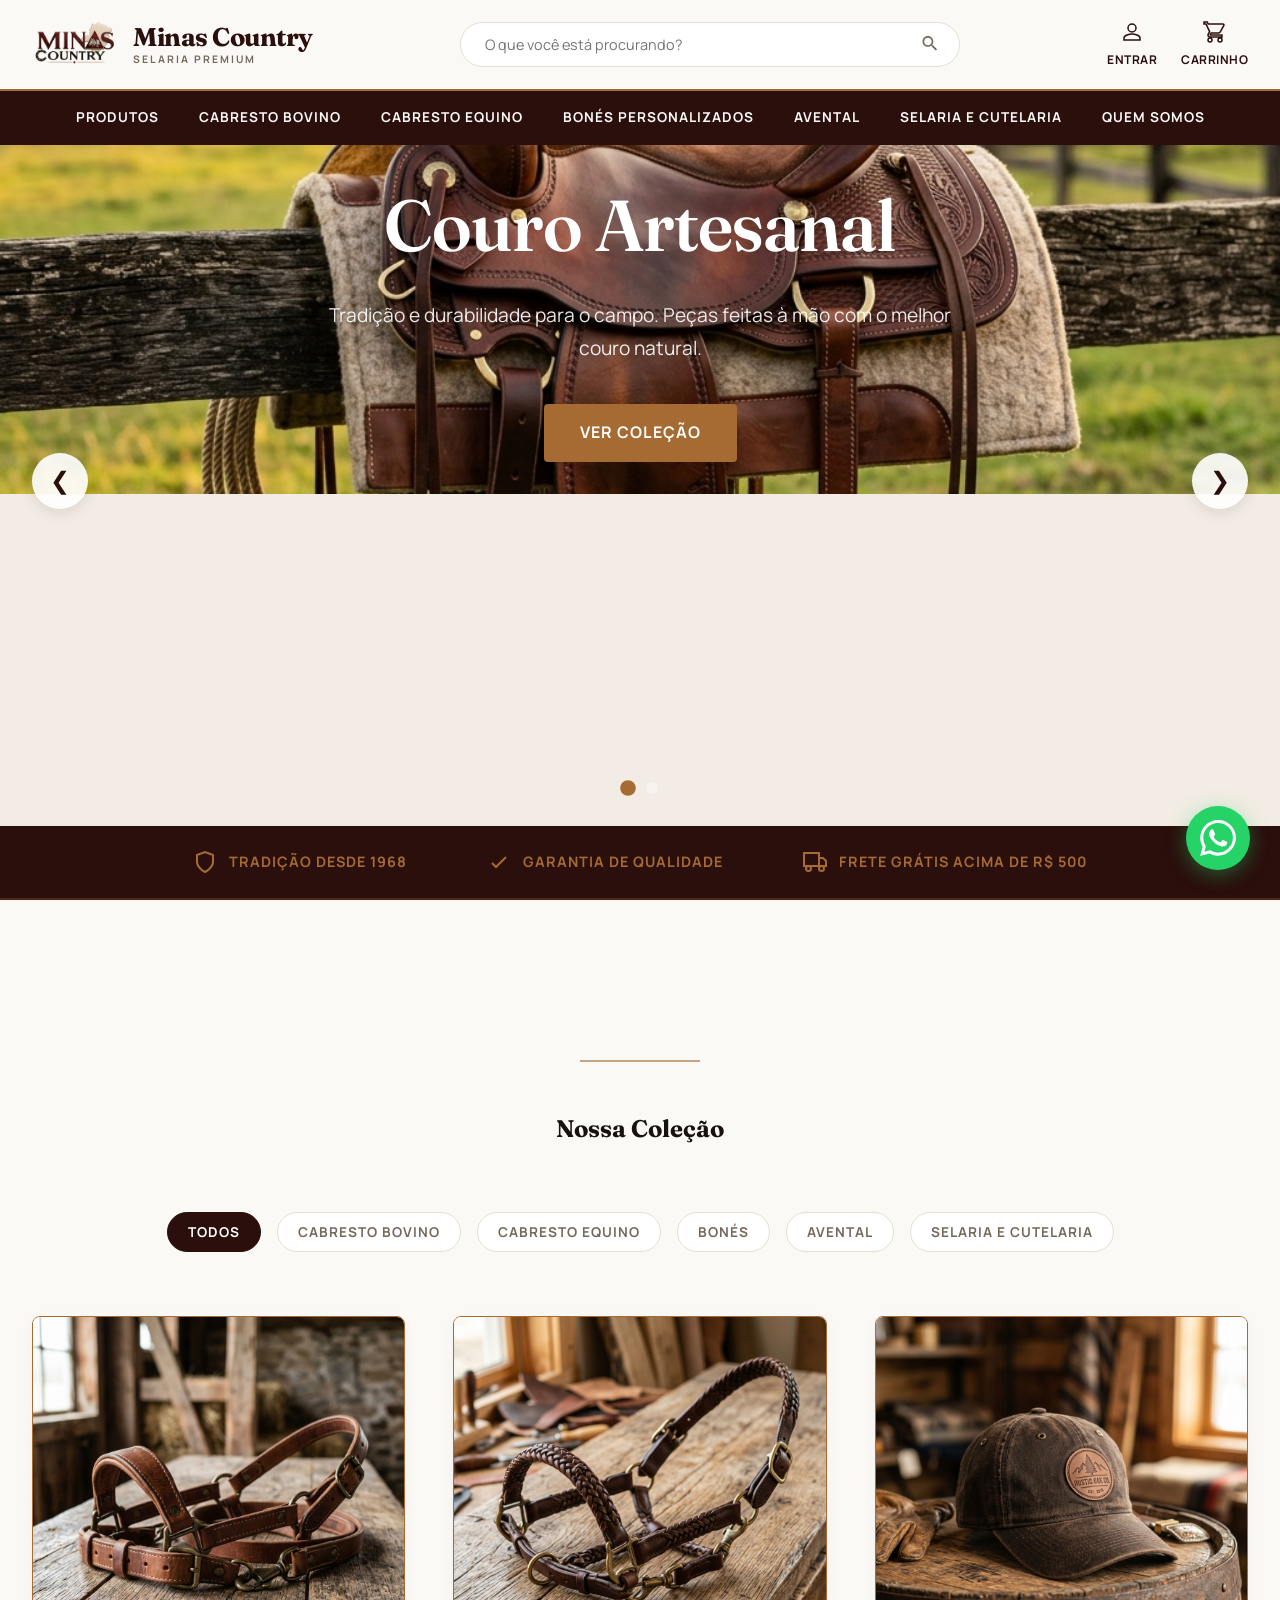
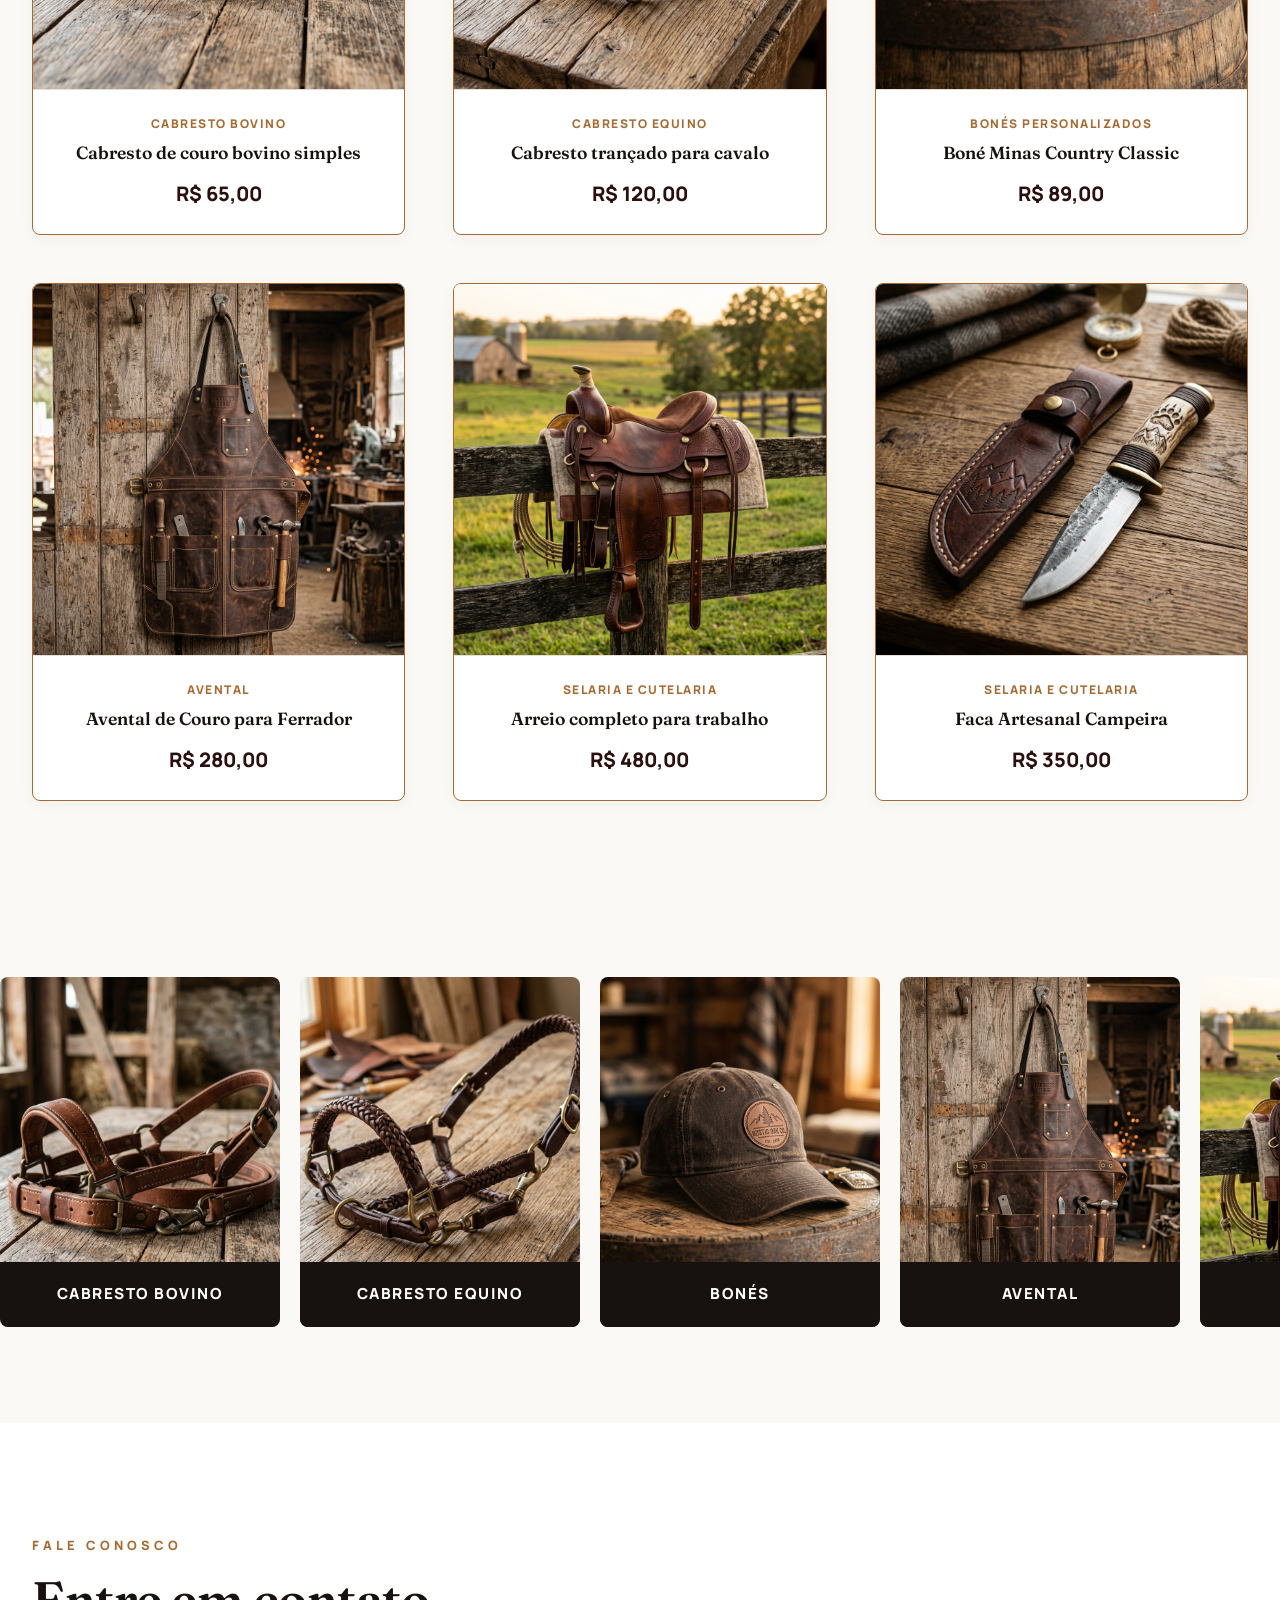
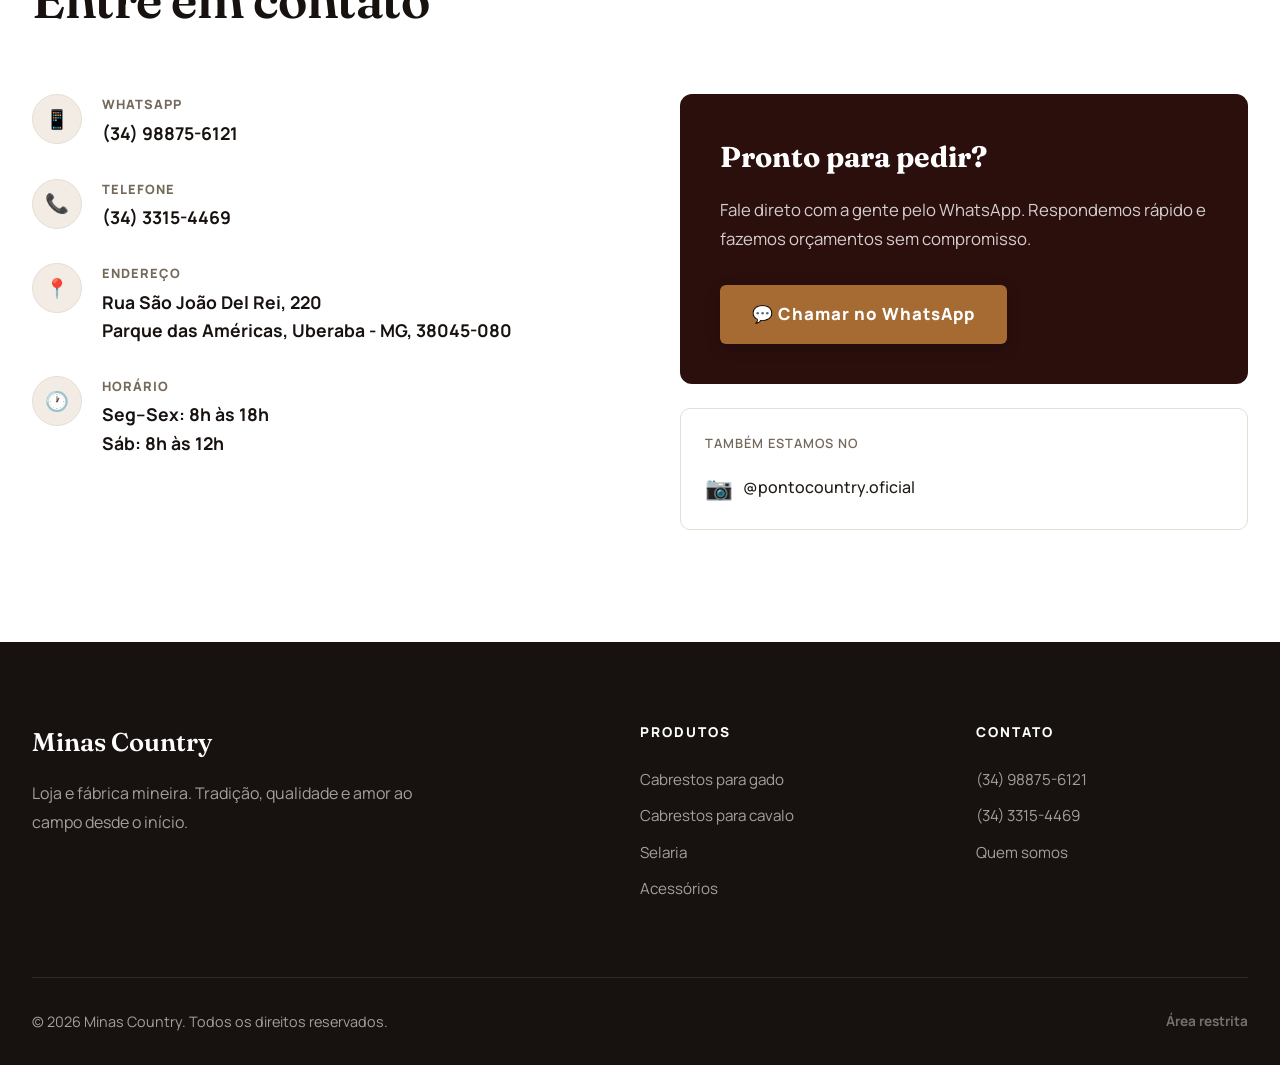
==== commit cac49d93: "style: adjust hero section to 100vh, fix header spacing, and improve legibility" ====
--- a/index.html
+++ b/index.html
@@ -49,6 +49,9 @@
   </div>
 </nav>
 
+<!-- FULL HEIGHT WRAPPER -->
+<div class="hero-section-wrapper">
+
 <!-- CAROUSEL -->
 <section class="hero-carousel" id="home">
   <div class="carousel-track" id="carousel-track">
@@ -92,6 +95,8 @@
     </div>
   </div>
 </section>
+
+</div> <!-- End hero-section-wrapper -->
 
 <!-- CATALOG -->
 <section class="catalog" id="catalogo">
--- a/style.css
+++ b/style.css
@@ -52,13 +52,17 @@
 .nav-hamburger span{width:28px;height:2px;background:var(--wine-dark);transition:0.3s}
 @media(max-width: 768px){ .nav-hamburger{display:flex;} .nav-categories{display:none;} .nav-inner{padding: 1.25rem;} }
 
+/* HERO SECTION WRAPPER */
+.hero-section-wrapper { display: flex; flex-direction: column; min-height: calc(100vh - 136px); margin-top: 136px; }
+@media(max-width: 768px) { .hero-section-wrapper { margin-top: 88px; min-height: auto; display: block; } }
+
 /* CAROUSEL */
-.hero-carousel{margin-top:150px;padding:0;position:relative;width:100%;height:65vh;min-height:450px;background:var(--cream-dark);overflow:hidden;}
-@media(max-width: 768px){ .hero-carousel{margin-top:110px;height:45vh;min-height:350px;} }
+.hero-carousel{padding:0;position:relative;width:100%;flex: 1 1 auto;background:var(--cream-dark);overflow:hidden;}
+@media(max-width: 768px){ .hero-carousel{height:45vh;min-height:350px;flex:none;} }
 .carousel-track{display:flex;width:100%;height:100%;transition:transform 0.6s cubic-bezier(0.25, 1, 0.5, 1);}
 .carousel-slide{min-width:100%;height:100%;background-size:cover;background-position:center;display:flex;align-items:center;justify-content:center;position:relative;}
-.carousel-slide::before{content:'';position:absolute;inset:0;background:rgba(23,18,15,0.5);}
-.slide-content{position:relative;text-align:center;color:var(--white);padding:2rem;}
+.carousel-slide::before{content:'';position:absolute;inset:0;background:radial-gradient(circle at center, rgba(15,5,0,0.45) 0%, rgba(15,5,0,0.3) 100%);z-index:1;}
+.slide-content{position:relative;text-align:center;color:var(--white);padding:2rem;z-index:2;}
 .slide-content h2{font-size:clamp(2.5rem, 6vw, 4.5rem);font-weight:600;margin-bottom:1rem;color:var(--white);letter-spacing:-1px;}
 .slide-content p{font-size:1.2rem;font-weight:400;margin-bottom:2.5rem;max-width:650px;margin-left:auto;margin-right:auto; color:rgba(255,255,255,0.9); line-height:1.7;}
 .btn-primary{background:var(--gold); color:var(--white); padding:16px 36px; border-radius:4px; font-weight:700; font-size:1rem; text-transform:uppercase; letter-spacing:1px; text-decoration:none; display:inline-block; transition:all 0.3s;}
@@ -69,8 +73,8 @@
 .carousel-next{right:2rem;}
 @media(max-width:768px){ .carousel-arrow{width:44px;height:44px;font-size:1.2rem;} .carousel-prev{left:1rem;} .carousel-next{right:1rem;} }
 .carousel-dots{position:absolute;bottom:2rem;left:50%;transform:translateX(-50%);display:flex;gap:12px;z-index:10;}
-.carousel-dot{width:12px;height:12px;border-radius:50%;background:rgba(255,255,255,0.4);border:none;cursor:pointer;padding:0; transition:all 0.3s;}
-.carousel-dot.active{background:var(--white); transform:scale(1.2);}
+.carousel-dot{width:12px;height:12px;border-radius:50%;background:var(--cream);opacity:0.6;border:none;cursor:pointer;padding:0; transition:all 0.3s;}
+.carousel-dot.active{background:var(--gold); opacity:1; transform:scale(1.3);}
 
 /* SECTIONS */
 section{padding:7rem 0}
@@ -276,9 +280,8 @@
 /* RUSTIC TEXTURES */
 .leather-bg { position:relative; }
 .leather-bg::before { content: ''; position:absolute; inset:0; opacity:0.1; background-image: url('https://www.transparenttextures.com/patterns/leather.png'); pointer-events:none; z-index:0; }
-.carousel-slide.leather-bg::after { content: ''; position:absolute; inset:0; opacity:0.1; background-image: url('https://www.transparenttextures.com/patterns/leather.png'); pointer-events:none; z-index:1; mix-blend-mode: overlay; }
-.carousel-slide.leather-bg::before { z-index: 0; }
-.leather-bg > * { position:relative; z-index:1; }
+.carousel-slide.leather-bg::after { content: ''; position:absolute; inset:0; opacity:0.1; background-image: url('https://www.transparenttextures.com/patterns/leather.png'); pointer-events:none; z-index:2; mix-blend-mode: overlay; }
+.leather-bg > * { position:relative; z-index:3; }
 
 .rustic-divider { width: 120px; height: 2px; background: var(--gold); margin: 3rem auto; border:none; opacity: 0.6;}
 
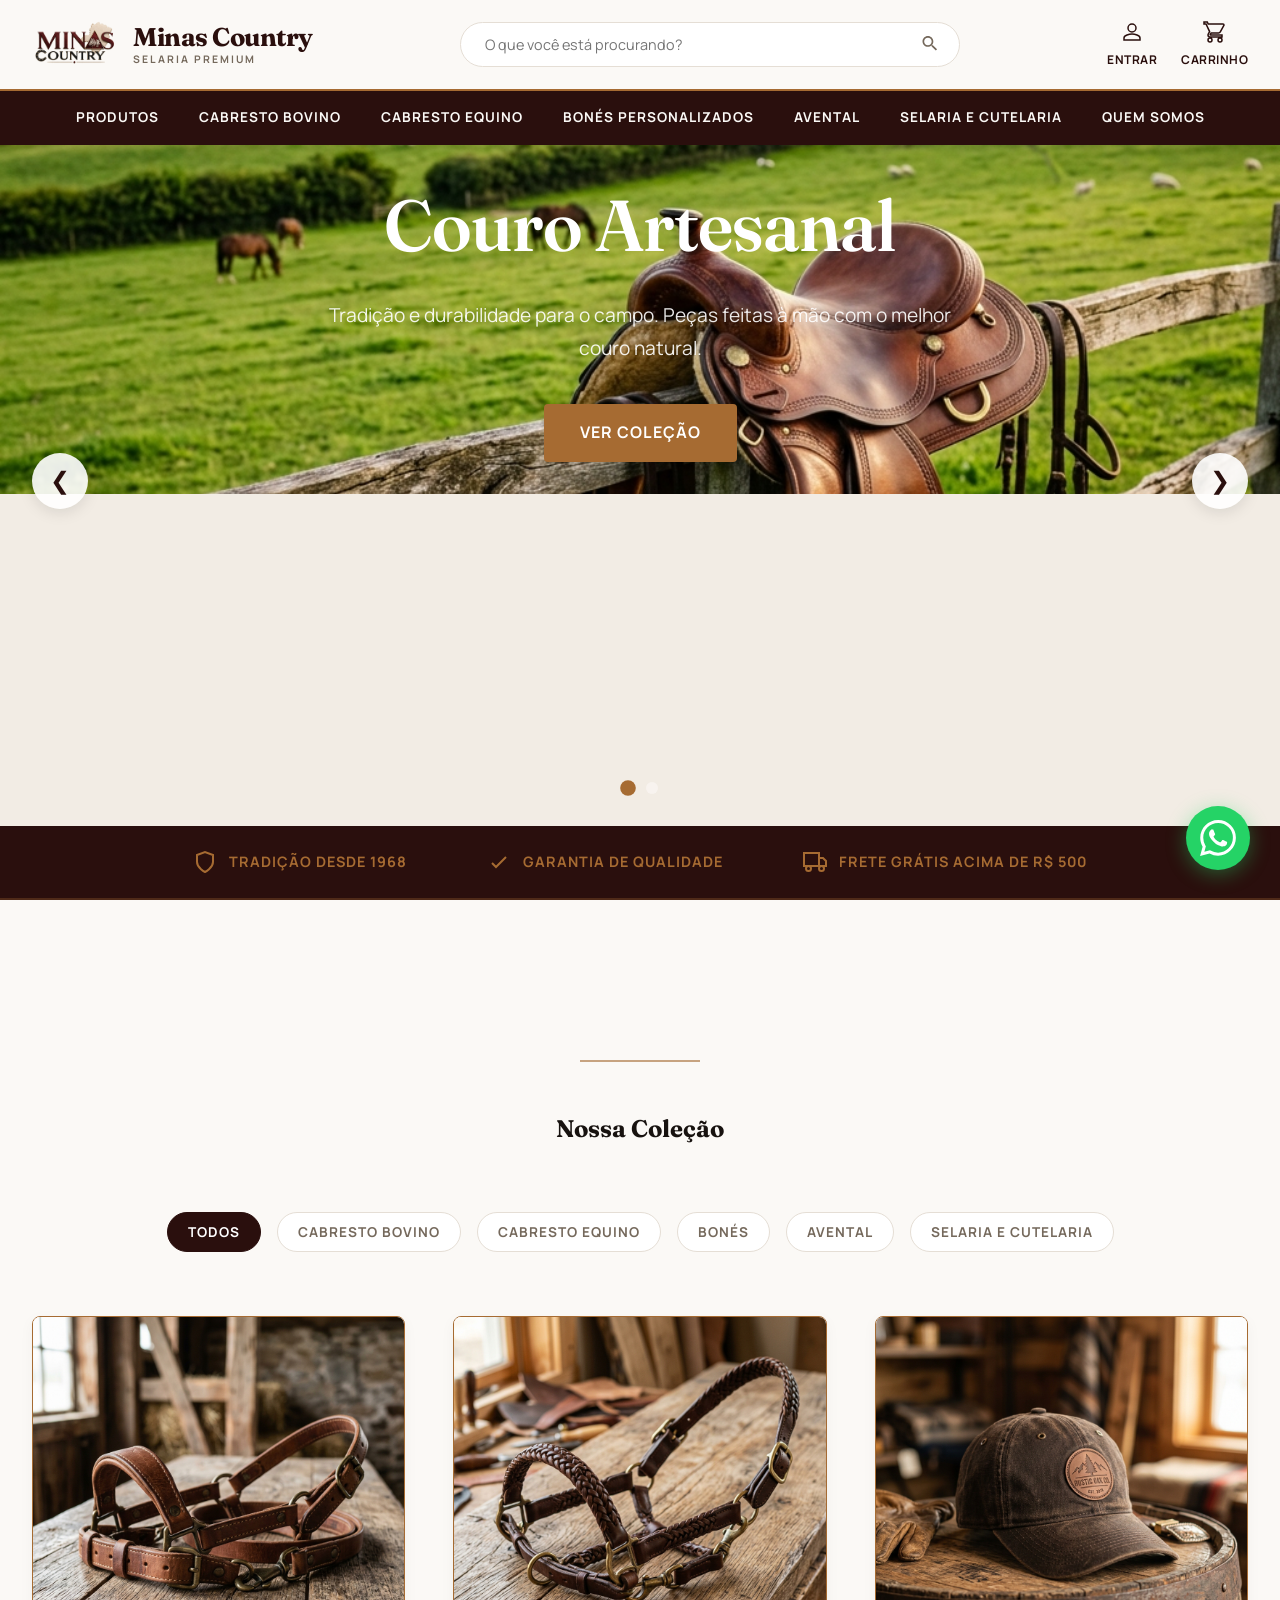
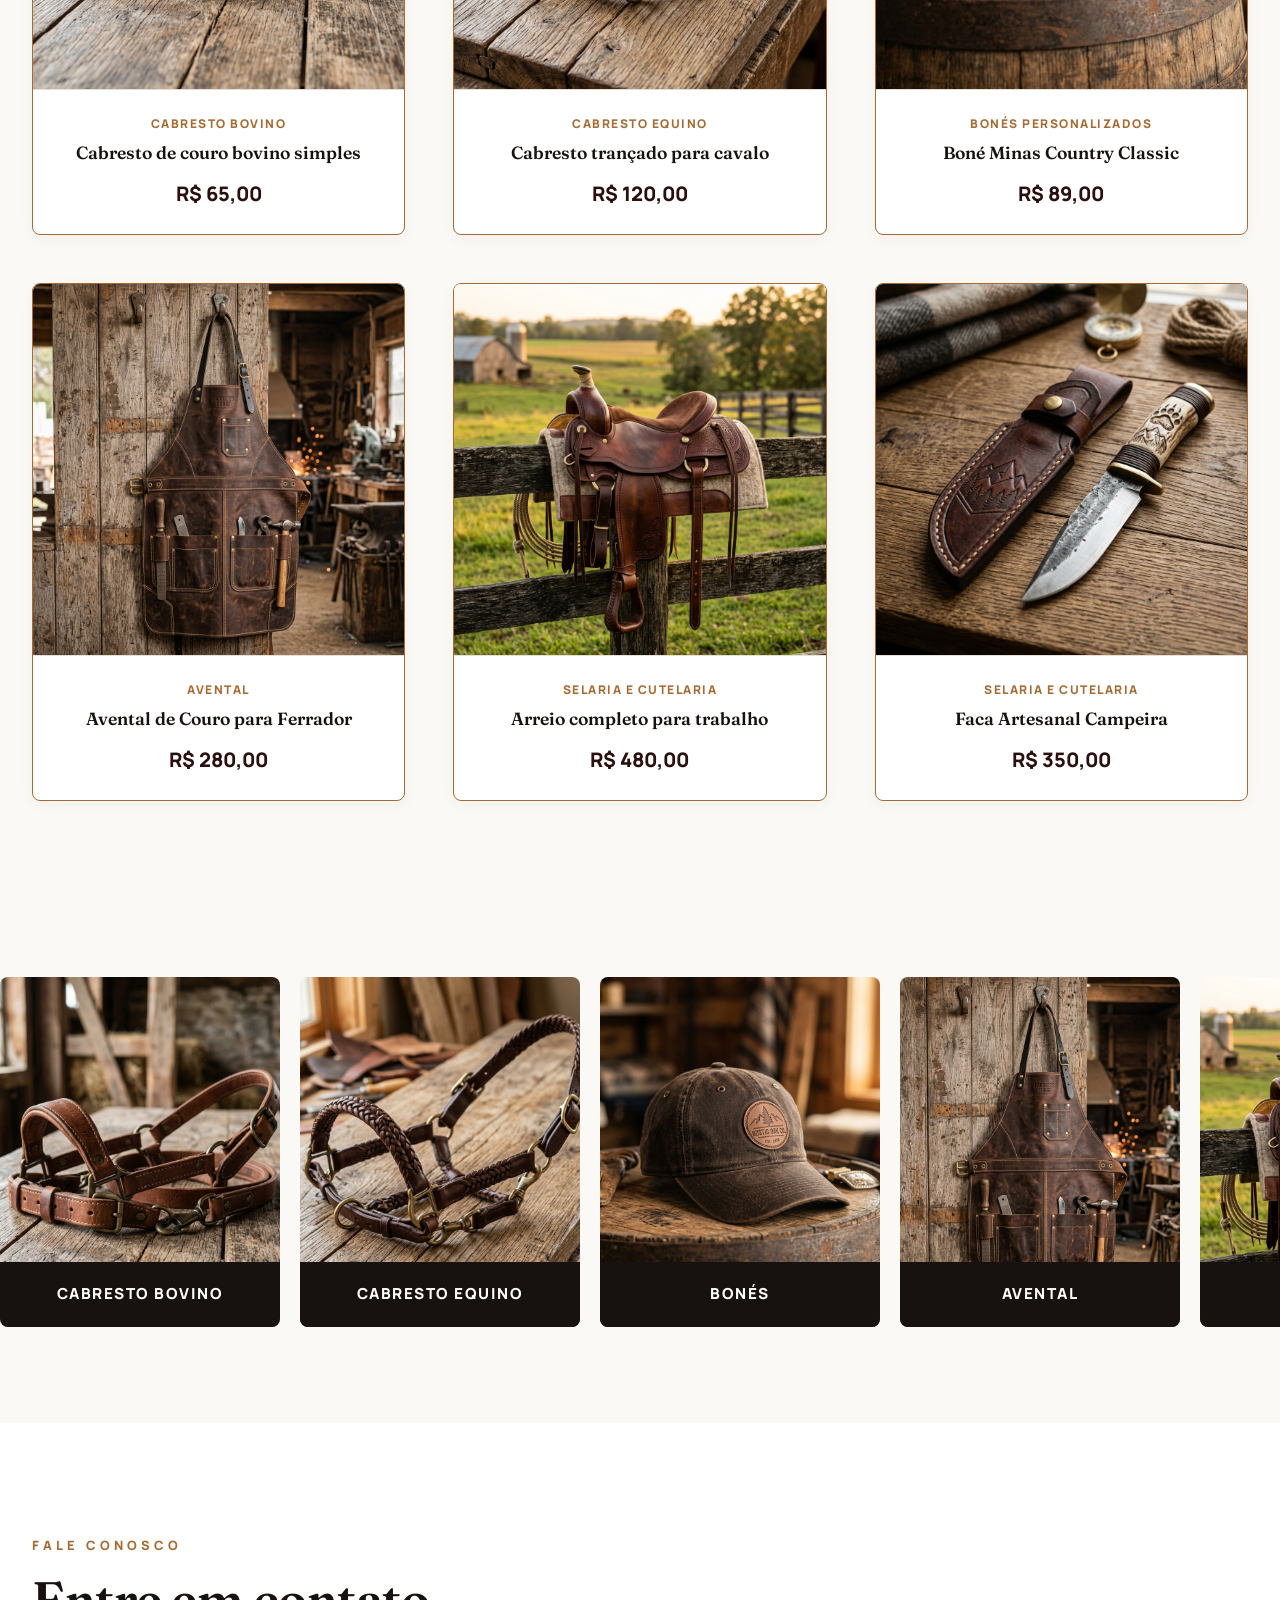
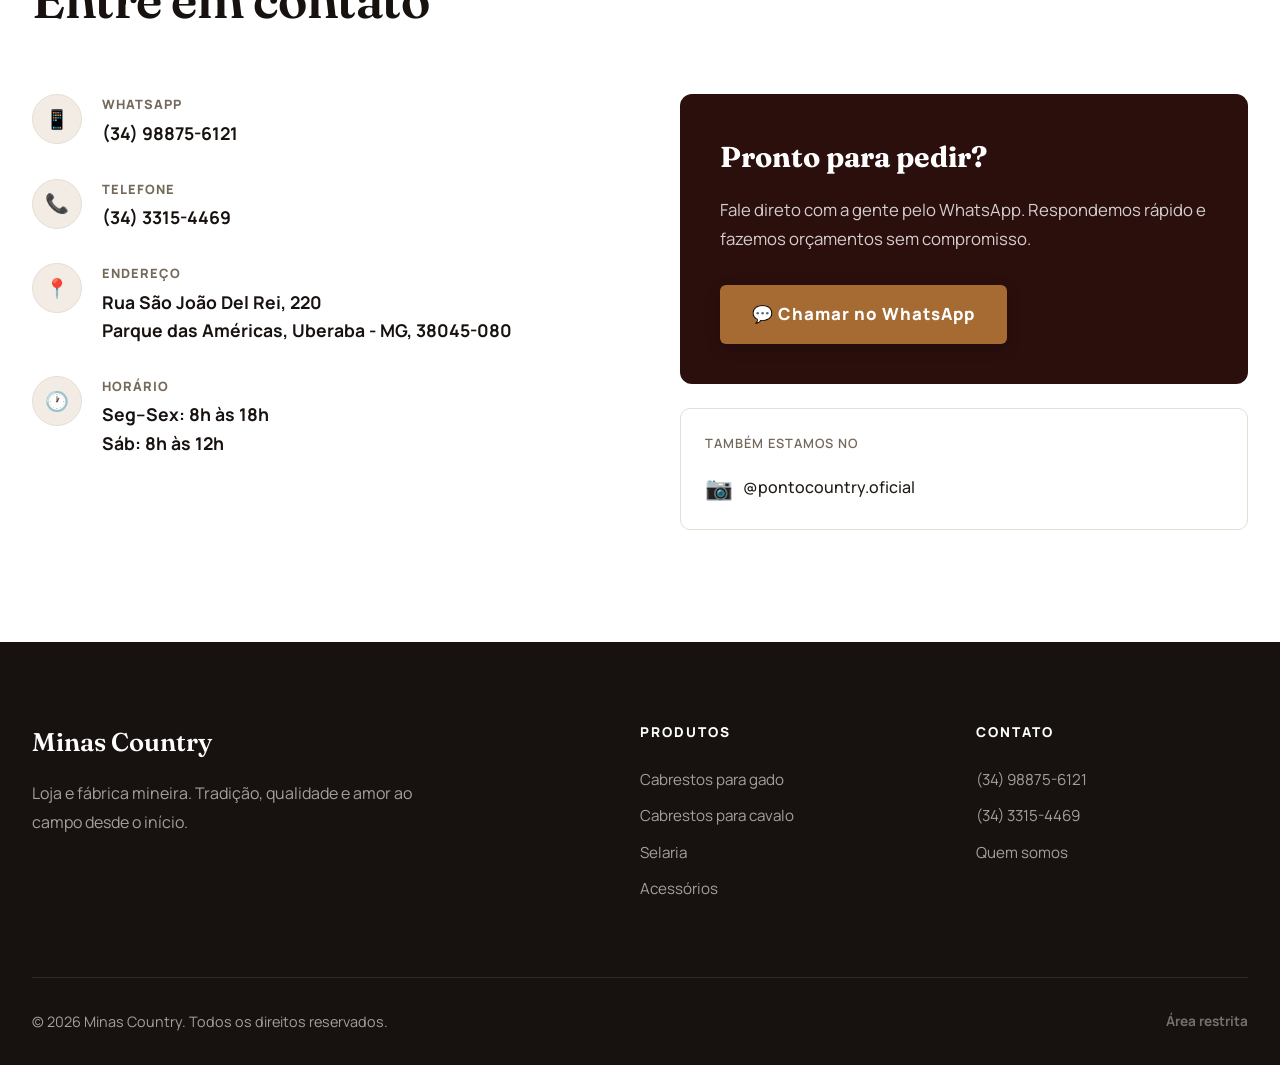
==== commit 4ca9856e: "feat: replace hero images with properly generated 16:9 wide aspect ratio images to eliminate letterb" ====
--- a/index.html
+++ b/index.html
@@ -55,14 +55,14 @@
 <!-- CAROUSEL -->
 <section class="hero-carousel" id="home">
   <div class="carousel-track" id="carousel-track">
-    <div class="carousel-slide leather-bg" style="background-image: url('images/prod_5.png'); background-size: cover; background-position: center;">
+    <div class="carousel-slide leather-bg" style="background-image: url('images/hero_saddle_wide.png'); background-size: cover; background-position: center;">
        <div class="slide-content reveal">
           <h2>Couro Artesanal</h2>
           <p>Tradição e durabilidade para o campo. Peças feitas à mão com o melhor couro natural.</p>
           <a href="#catalogo" class="btn-primary">Ver Coleção</a>
        </div>
     </div>
-    <div class="carousel-slide leather-bg" style="background-image: url('images/prod_2.png'); background-size: cover; background-position: center;">
+    <div class="carousel-slide leather-bg" style="background-image: url('images/hero_halter_wide.png'); background-size: cover; background-position: center;">
        <div class="slide-content reveal">
           <h2 style="color:var(--gold);">Linha Selaria</h2>
           <p>Arreios e acessórios de alto padrão para quem exige qualidade e conforto no dia a dia.</p>
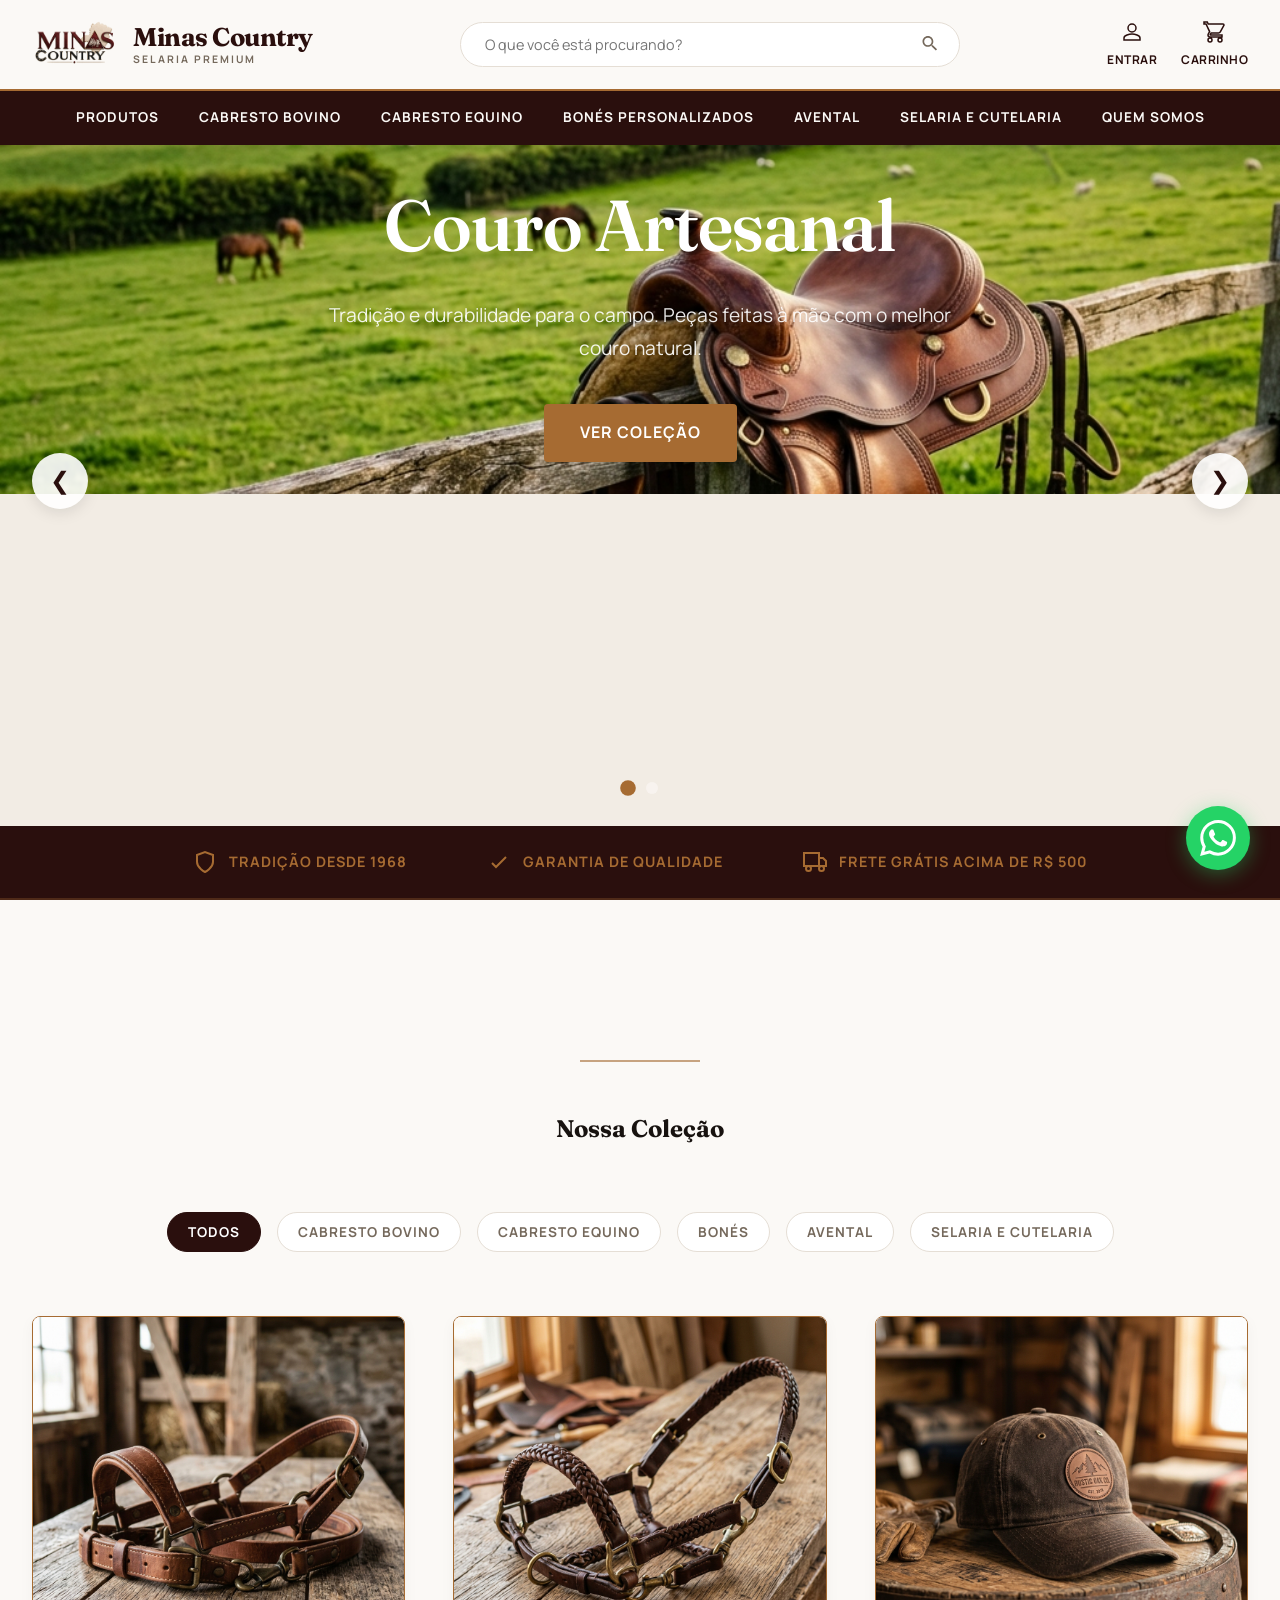
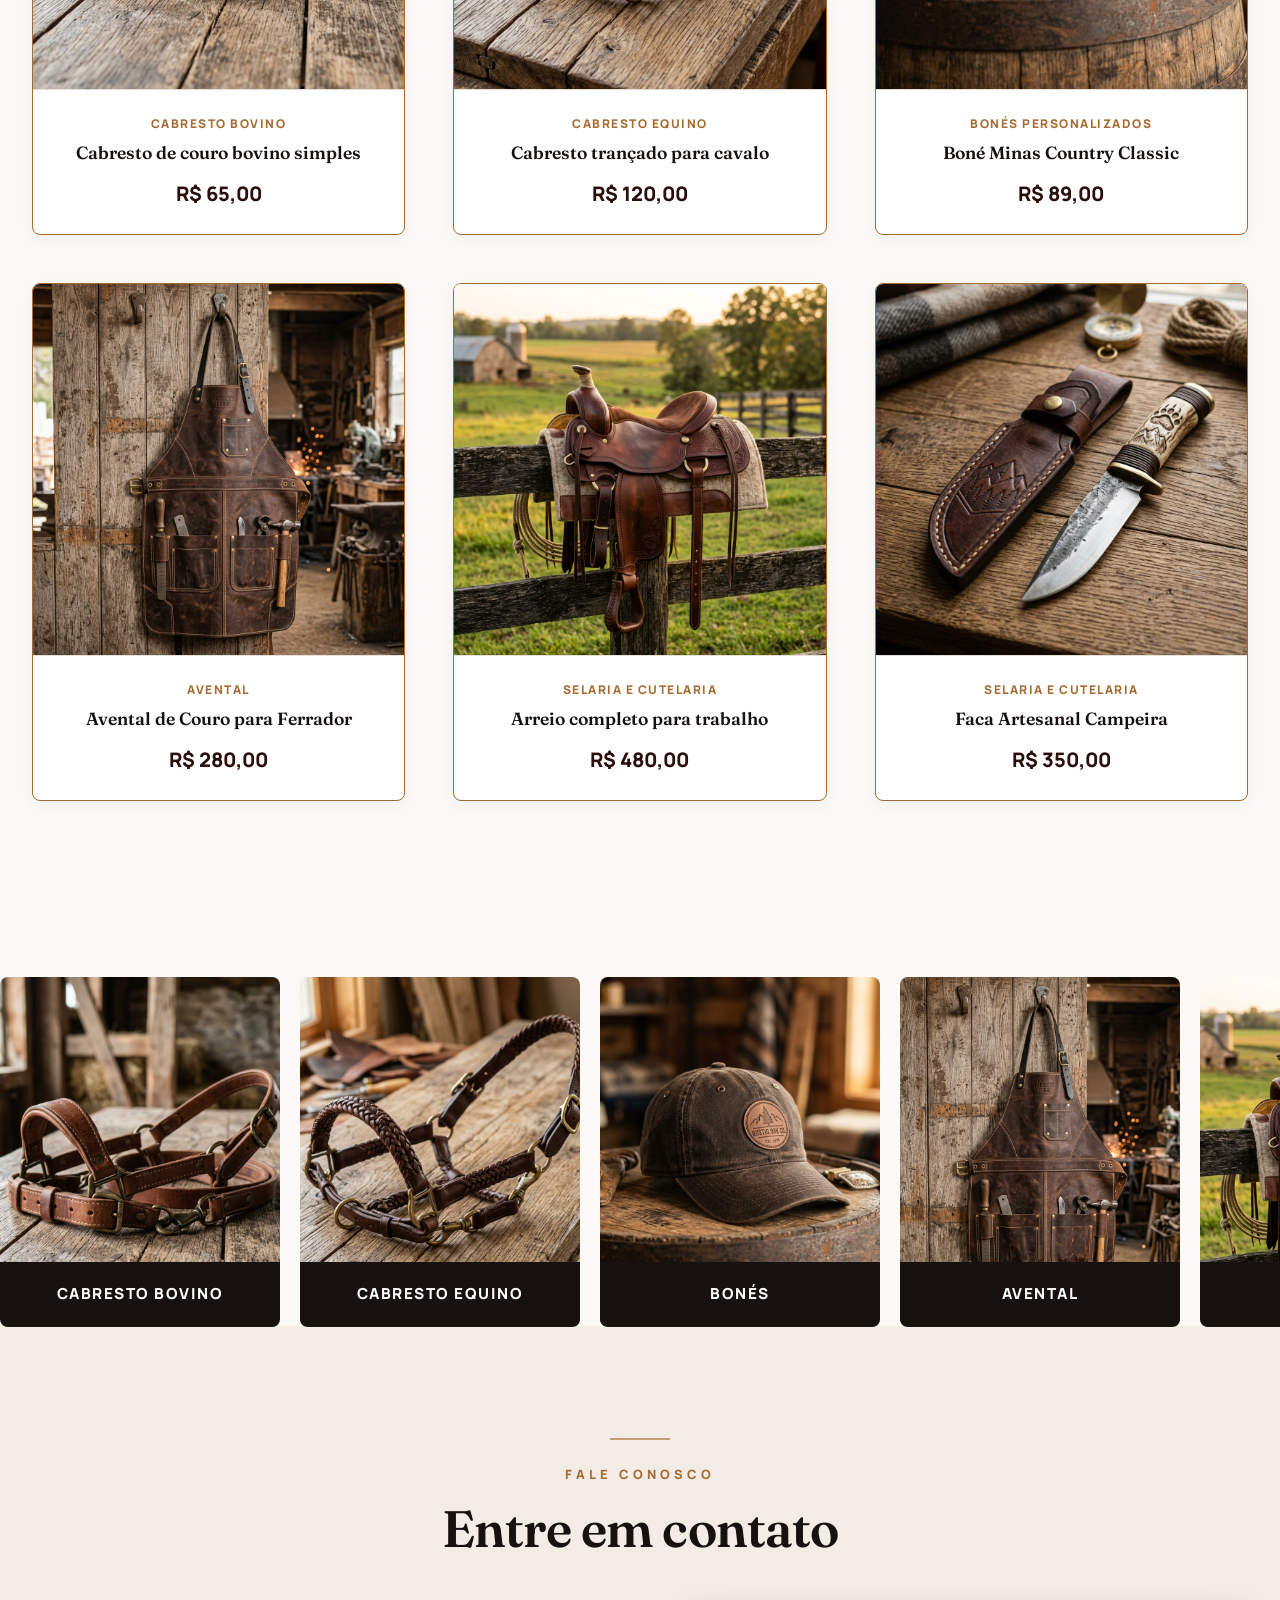
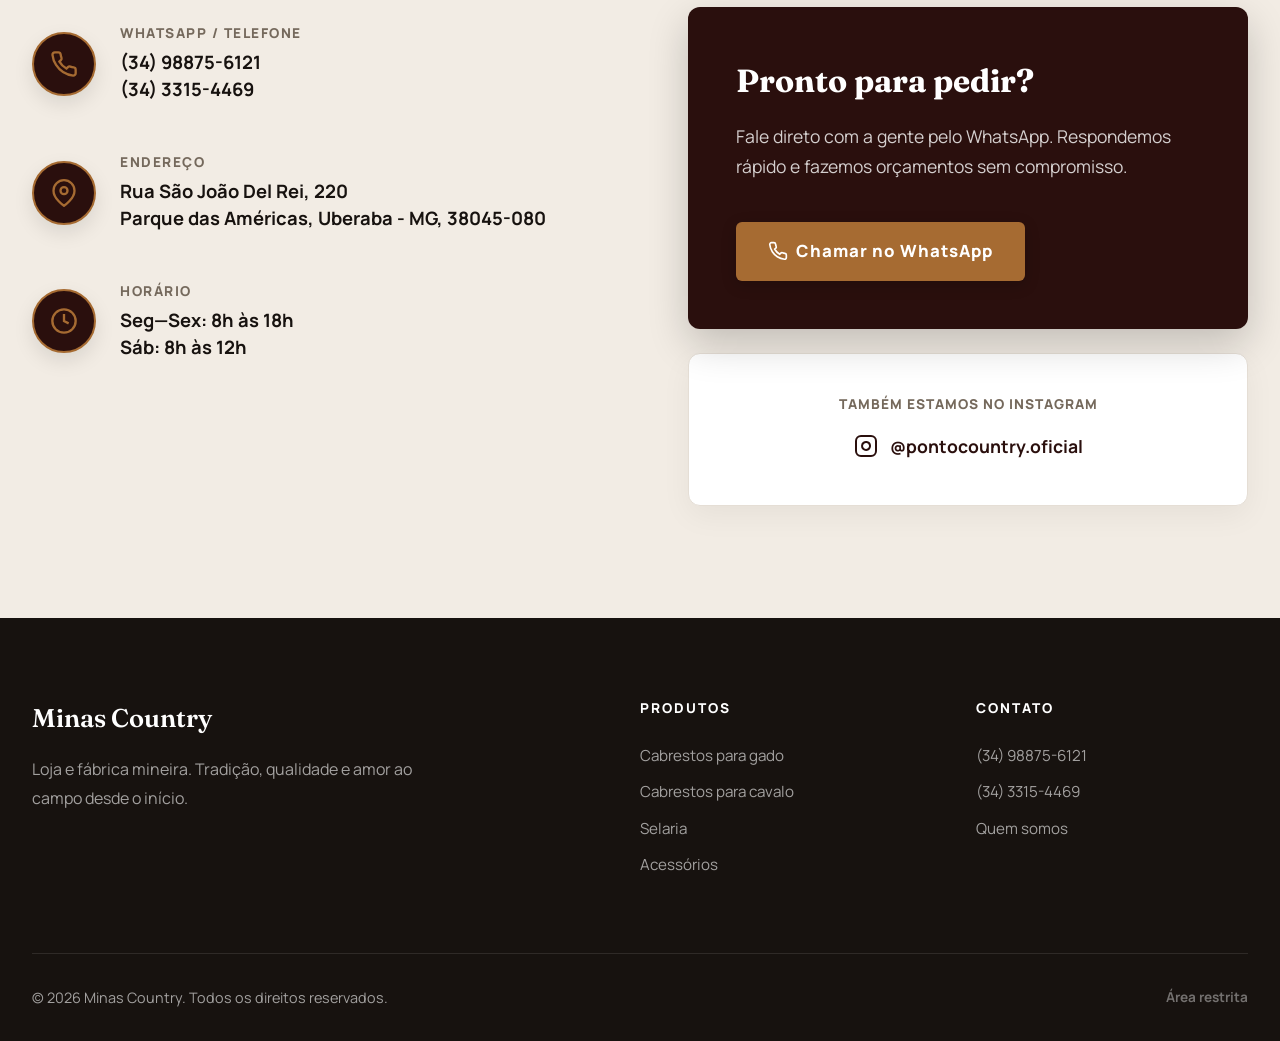
==== commit 0d73b1bf: "style: fix 100vh hero flex issue and redesign contact section" ====
--- a/index.html
+++ b/index.html
@@ -172,40 +172,42 @@
 
 
 <!-- CONTACT -->
-<section class="contact" id="contato">
-  <div class="container">
-    <div class="section-eyebrow">Fale conosco</div>
-    <h2 class="section-title">Entre em contato</h2>
+<section class="contact leather-bg" id="contato">
+  <div class="container" style="position:relative; z-index:2;">
+    <div style="text-align: center; margin-bottom: 3rem;">
+      <hr class="rustic-divider" style="margin: 0 auto 1.5rem auto; width: 60px;">
+      <div class="section-eyebrow">Fale conosco</div>
+      <h2 class="section-title">Entre em contato</h2>
+    </div>
     <div class="contact-grid">
       <div class="contact-info">
         <div class="contact-item">
-          <div class="contact-item-icon">📱</div>
-          <div><div class="contact-item-label">WhatsApp</div><div class="contact-item-value">(34) 98875-6121</div></div>
+          <div class="contact-item-icon"><svg width="28" height="28" viewBox="0 0 24 24" fill="none" stroke="currentColor" stroke-width="2"><path d="M22 16.92v3a2 2 0 0 1-2.18 2 19.79 19.79 0 0 1-8.63-3.07 19.5 19.5 0 0 1-6-6 19.79 19.79 0 0 1-3.07-8.67A2 2 0 0 1 4.11 2h3a2 2 0 0 1 2 1.72 12.84 12.84 0 0 0 .7 2.81 2 2 0 0 1-.45 2.11L8.09 9.91a16 16 0 0 0 6 6l1.27-1.27a2 2 0 0 1 2.11-.45 12.84 12.84 0 0 0 2.81.7A2 2 0 0 1 22 16.92z"></path></svg></div>
+          <div><div class="contact-item-label">WhatsApp / Telefone</div><div class="contact-item-value">(34) 98875-6121<br>(34) 3315-4469</div></div>
         </div>
         <div class="contact-item">
-          <div class="contact-item-icon">📞</div>
-          <div><div class="contact-item-label">Telefone</div><div class="contact-item-value">(34) 3315-4469</div></div>
+          <div class="contact-item-icon"><svg width="28" height="28" viewBox="0 0 24 24" fill="none" stroke="currentColor" stroke-width="2"><path d="M21 10c0 7-9 13-9 13s-9-6-9-13a9 9 0 0 1 18 0z"></path><circle cx="12" cy="10" r="3"></circle></svg></div>
+          <div><div class="contact-item-label">Endereço</div><div class="contact-item-value">Rua São João Del Rei, 220<br>Parque das Américas, Uberaba - MG, 38045-080</div></div>
         </div>
         <div class="contact-item">
-          <div class="contact-item-icon">📍</div>
-          <div><div class="contact-item-label">Endereço</div><div class="contact-item-value">Rua São João Del Rei, 220<br>Parque das Américas, Uberaba - MG, 38045-080</div></div>
-        </div>
-        <div class="contact-item">
-          <div class="contact-item-icon">🕐</div>
-          <div><div class="contact-item-label">Horário</div><div class="contact-item-value">Seg–Sex: 8h às 18h<br>Sáb: 8h às 12h</div></div>
+          <div class="contact-item-icon"><svg width="28" height="28" viewBox="0 0 24 24" fill="none" stroke="currentColor" stroke-width="2"><circle cx="12" cy="12" r="10"></circle><polyline points="12 6 12 12 16 14"></polyline></svg></div>
+          <div><div class="contact-item-label">Horário</div><div class="contact-item-value">Seg—Sex: 8h às 18h<br>Sáb: 8h às 12h</div></div>
         </div>
       </div>
       <div>
         <div class="contact-cta leather-bg">
           <h3>Pronto para pedir?</h3>
           <p>Fale direto com a gente pelo WhatsApp. Respondemos rápido e fazemos orçamentos sem compromisso.</p>
-          <a href="https://wa.me/5534988756121?text=Olá! Vim pelo site e gostaria de informações sobre os produtos." class="btn-wpp-lg" target="_blank">💬 Chamar no WhatsApp</a>
-        </div>
-        <div style="margin-top:1.5rem;padding:1.5rem;background:white;border:1px solid var(--border);border-radius:10px">
-          <div style="font-size:0.8rem;font-weight:600;color:var(--text-muted);text-transform:uppercase;letter-spacing:1px;margin-bottom:1rem">Também estamos no</div>
-          <a href="https://www.instagram.com/pontocountry.oficial/" target="_blank" style="display:flex;align-items:center;gap:10px;text-decoration:none;color:var(--text)">
-            <span style="font-size:1.4rem">📷</span>
-            <span style="font-weight:500">@pontocountry.oficial</span>
+          <a href="https://wa.me/5534988756121?text=Olá! Vim pelo site e gostaria de informações sobre os produtos." class="btn-wpp-lg" target="_blank" style="display:inline-flex; align-items:center; gap:8px;">
+            <svg width="20" height="20" viewBox="0 0 24 24" fill="none" stroke="currentColor" stroke-width="2"><path d="M22 16.92v3a2 2 0 0 1-2.18 2 19.79 19.79 0 0 1-8.63-3.07 19.5 19.5 0 0 1-6-6 19.79 19.79 0 0 1-3.07-8.67A2 2 0 0 1 4.11 2h3a2 2 0 0 1 2 1.72 12.84 12.84 0 0 0 .7 2.81 2 2 0 0 1-.45 2.11L8.09 9.91a16 16 0 0 0 6 6l1.27-1.27a2 2 0 0 1 2.11-.45 12.84 12.84 0 0 0 2.81.7A2 2 0 0 1 22 16.92z"></path></svg>
+            Chamar no WhatsApp
+          </a>
+        </div>
+        <div style="margin-top:1.5rem;padding:2.5rem;background:white;border:1px solid var(--border);border-radius:12px;box-shadow:0 10px 30px rgba(0,0,0,0.05); text-align:center;">
+          <div style="font-size:0.85rem;font-weight:800;color:var(--text-muted);text-transform:uppercase;letter-spacing:1px;margin-bottom:1rem">Também estamos no Instagram</div>
+          <a href="https://www.instagram.com/pontocountry.oficial/" target="_blank" style="display:inline-flex;align-items:center;justify-content:center;gap:12px;text-decoration:none;color:var(--wine-dark);font-weight:700;font-size:1.1rem; transition:color 0.3s;">
+            <svg width="24" height="24" viewBox="0 0 24 24" fill="none" stroke="currentColor" stroke-width="2"><rect x="2" y="2" width="20" height="20" rx="5" ry="5"></rect><path d="M16 11.37A4 4 0 1 1 12.63 8 4 4 0 0 1 16 11.37z"></path><line x1="17.5" y1="6.5" x2="17.51" y2="6.5"></line></svg>
+            @pontocountry.oficial
           </a>
         </div>
       </div>
--- a/style.css
+++ b/style.css
@@ -57,9 +57,9 @@
 @media(max-width: 768px) { .hero-section-wrapper { margin-top: 88px; min-height: auto; display: block; } }
 
 /* CAROUSEL */
-.hero-carousel{padding:0;position:relative;width:100%;flex: 1 1 auto;background:var(--cream-dark);overflow:hidden;}
+.hero-carousel{padding:0;position:relative;width:100%;flex: 1 1 auto;background:var(--cream-dark);overflow:hidden; display: flex; flex-direction: column;}
 @media(max-width: 768px){ .hero-carousel{height:45vh;min-height:350px;flex:none;} }
-.carousel-track{display:flex;width:100%;height:100%;transition:transform 0.6s cubic-bezier(0.25, 1, 0.5, 1);}
+.carousel-track{display:flex;width:100%;height:100%;flex: 1;transition:transform 0.6s cubic-bezier(0.25, 1, 0.5, 1);}
 .carousel-slide{min-width:100%;height:100%;background-size:cover;background-position:center;display:flex;align-items:center;justify-content:center;position:relative;}
 .carousel-slide::before{content:'';position:absolute;inset:0;background:radial-gradient(circle at center, rgba(15,5,0,0.45) 0%, rgba(15,5,0,0.3) 100%);z-index:1;}
 .slide-content{position:relative;text-align:center;color:var(--white);padding:2rem;z-index:2;}
@@ -105,7 +105,7 @@
 .empty-state-icon{font-size:3.5rem;margin-bottom:1rem; opacity:0.5;}
 
 /* CATEGORY BANNERS */
-.category-banners { padding: 4rem 0 6rem 0; background: var(--cream); overflow: hidden; }
+.category-banners { padding: 4rem 0 0rem 0; background: var(--cream); overflow: hidden; margin-bottom: -1px; }
 .banners-container { width: 100%; overflow: hidden; }
 .banners-track { display: flex; gap: 20px; width: max-content; animation: scrollBanners 30s linear infinite; }
 .banners-track:hover { animation-play-state: paused; }
@@ -154,16 +154,17 @@
 .about-stat-label{font-size:0.85rem;color:rgba(255,255,255,0.6);margin-top:0.5rem;text-transform:uppercase;letter-spacing:1.5px; font-weight:700;}
 
 /* CONTACT */
-.contact{background:var(--white)}
-.contact-grid{display:grid;grid-template-columns:1fr 1fr;gap:5rem;margin-top:4rem}
-.contact-info{display:flex;flex-direction:column;gap:2rem}
-.contact-item{display:flex;gap:20px;align-items:flex-start}
-.contact-item-icon{width:50px;height:50px;background:var(--cream-dark);border-radius:50%;display:flex;align-items:center;justify-content:center;font-size:1.2rem;flex-shrink:0;color:var(--wine-dark); border:1px solid var(--border);}
-.contact-item-label{font-size:0.8rem;text-transform:uppercase;letter-spacing:1px;color:var(--text-muted);font-weight:800;margin-bottom:0.25rem}
-.contact-item-value{font-weight:700;color:var(--black); font-size:1.1rem;}
-.contact-cta{background:var(--wine-dark);border-radius:12px;padding:2.5rem;color:white;}
-.contact-cta h3{font-family:'Fraunces',serif;font-size:1.8rem;margin-bottom:1rem; color:var(--white);}
-.contact-cta p{color:rgba(255,255,255,0.8);font-size:1.05rem;margin-bottom:2rem; line-height:1.7;}
+.contact{background:var(--cream-dark); padding: 7rem 0; position:relative; overflow:hidden;}
+.contact-grid{display:grid;grid-template-columns:1fr 1fr;gap:6rem;margin-top:2rem}
+.contact-info{display:flex;flex-direction:column;gap:3rem; padding-top:1rem;}
+.contact-item{display:flex;gap:24px;align-items:center}
+.contact-item-icon{width:64px;height:64px;background:var(--wine-dark);border-radius:50%;display:flex;align-items:center;justify-content:center;color:var(--gold); border:2px solid var(--gold); box-shadow:0 8px 20px rgba(0,0,0,0.1); flex-shrink:0; transition:transform 0.3s;}
+.contact-item:hover .contact-item-icon{transform:scale(1.05);}
+.contact-item-label{font-size:0.85rem;text-transform:uppercase;letter-spacing:1.5px;color:var(--text-muted);font-weight:800;margin-bottom:0.25rem}
+.contact-item-value{font-weight:700;color:var(--black); font-size:1.15rem; line-height:1.5;}
+.contact-cta{background:var(--wine-dark);border-radius:12px;padding:3rem;color:white; box-shadow:0 15px 40px rgba(0,0,0,0.2);}
+.contact-cta h3{font-family:'Fraunces',serif;font-size:2rem;margin-bottom:1rem; color:var(--white);}
+.contact-cta p{color:rgba(255,255,255,0.8);font-size:1.1rem;margin-bottom:2.5rem; line-height:1.7;}
 .btn-wpp-lg{background:var(--gold);color:var(--white);padding:16px 32px;border-radius:6px;font-weight:800;text-decoration:none;display:inline-block;transition:all 0.3s;font-size:1.05rem; box-shadow:0 4px 15px rgba(0,0,0,0.2); letter-spacing:1px;}
 .btn-wpp-lg:hover{background:var(--gold-light); transform:translateY(-2px);}
 .social-box{margin-top:2rem;padding:2rem;background:var(--cream);border:1px solid var(--border);border-radius:12px; transition:border-color 0.3s;}
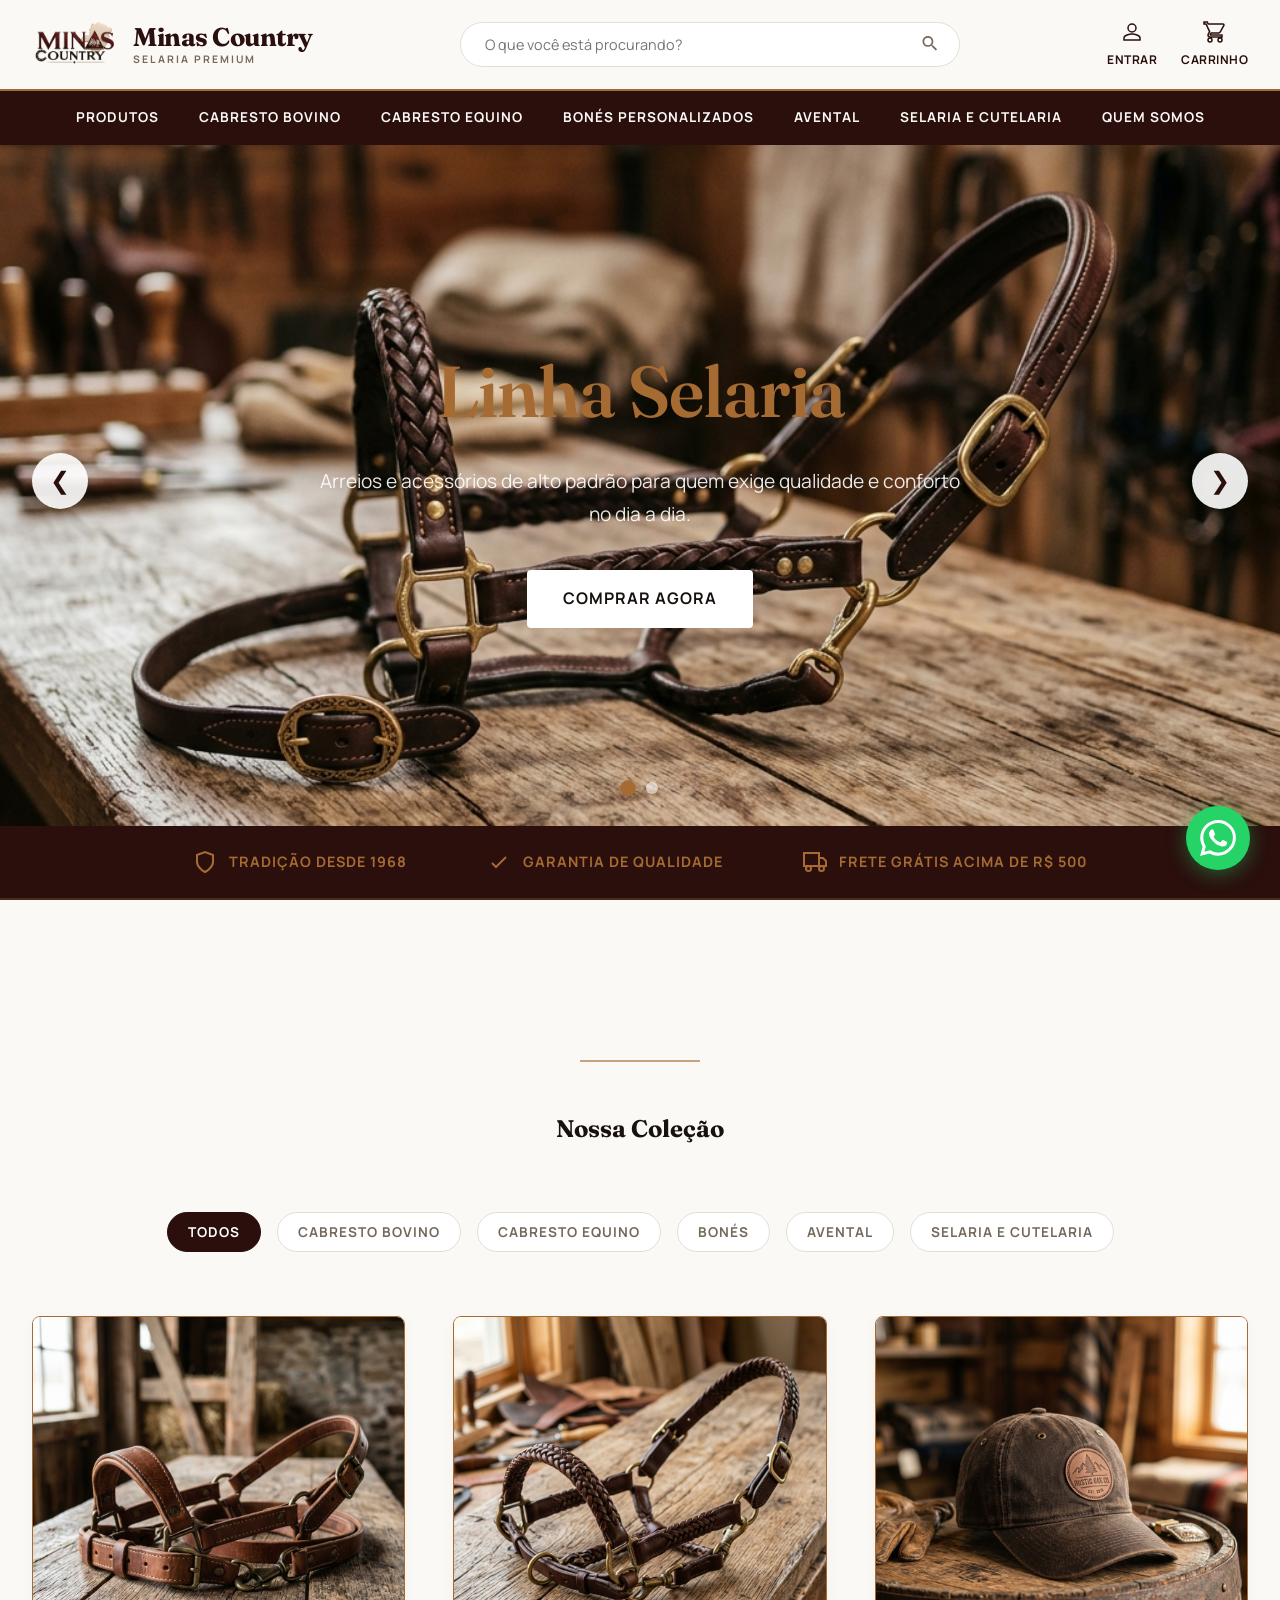
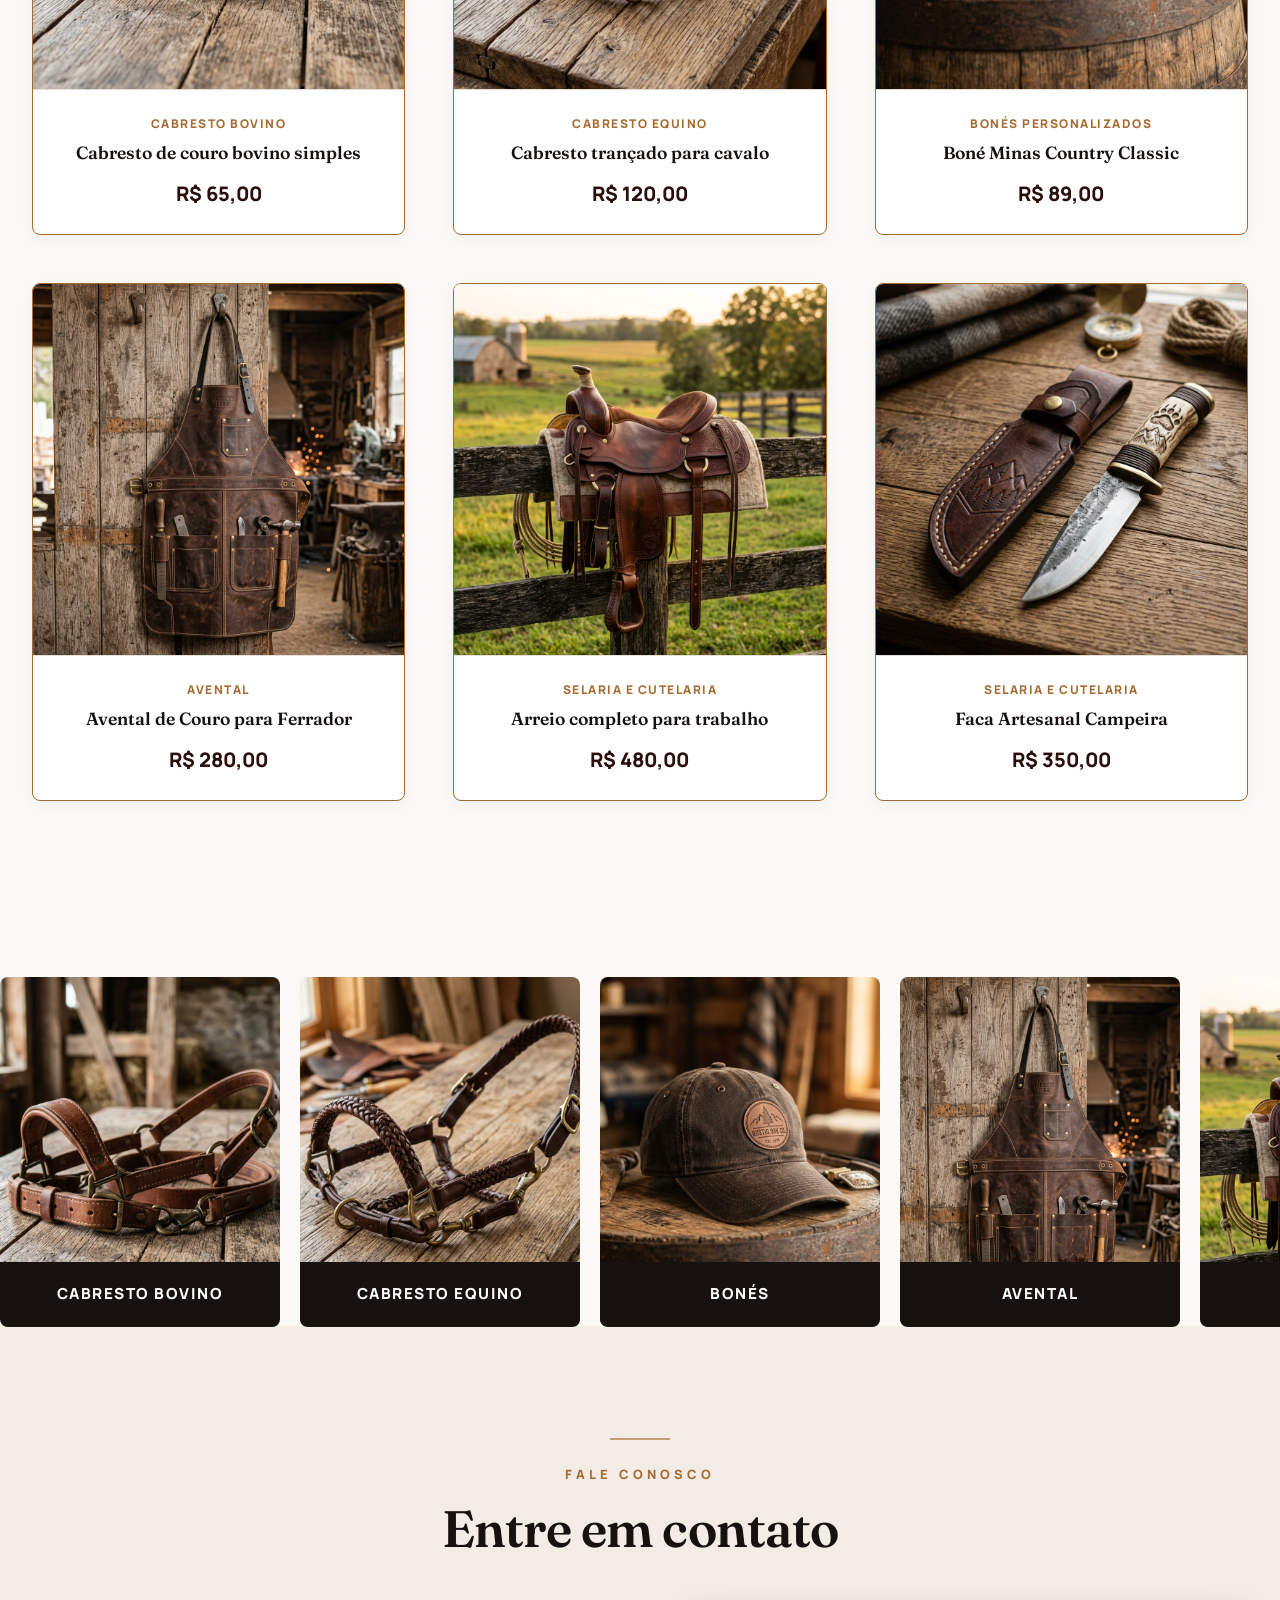
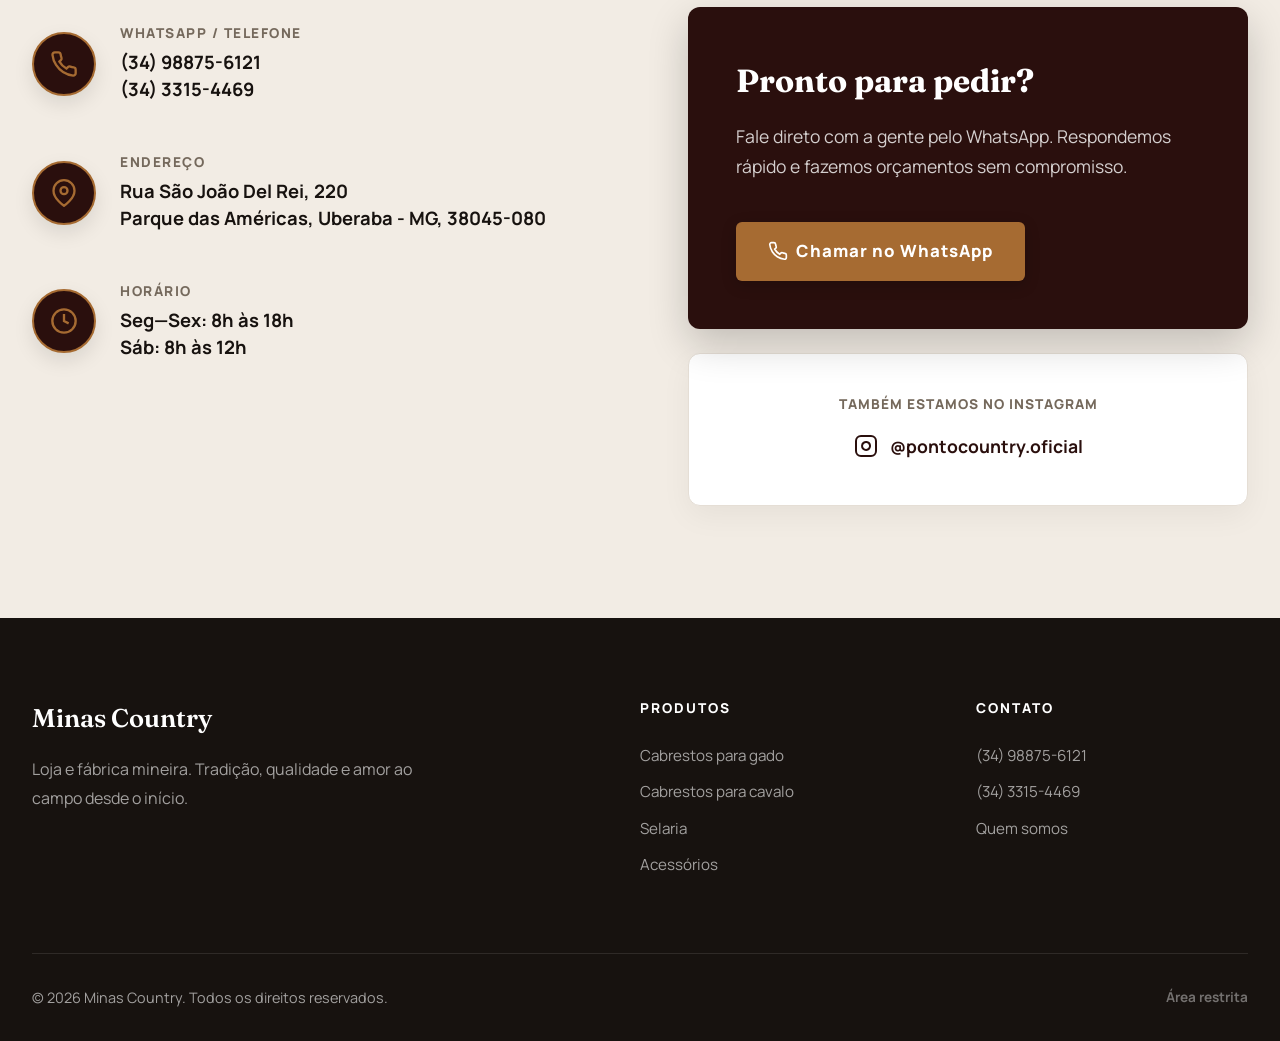
==== commit 47e274c7: "feat: reorder hero carousel to show Linha Selaria first" ====
--- a/index.html
+++ b/index.html
@@ -55,18 +55,18 @@
 <!-- CAROUSEL -->
 <section class="hero-carousel" id="home">
   <div class="carousel-track" id="carousel-track">
+    <div class="carousel-slide leather-bg" style="background-image: url('images/hero_halter_wide.png'); background-size: cover; background-position: center;">
+       <div class="slide-content reveal">
+          <h2 style="color:var(--gold);">Linha Selaria</h2>
+          <p>Arreios e acessórios de alto padrão para quem exige qualidade e conforto no dia a dia.</p>
+          <a href="#catalogo" class="btn-primary" style="background:white; color:var(--black);">Comprar Agora</a>
+       </div>
+    </div>
     <div class="carousel-slide leather-bg" style="background-image: url('images/hero_saddle_wide.png'); background-size: cover; background-position: center;">
        <div class="slide-content reveal">
           <h2>Couro Artesanal</h2>
           <p>Tradição e durabilidade para o campo. Peças feitas à mão com o melhor couro natural.</p>
           <a href="#catalogo" class="btn-primary">Ver Coleção</a>
-       </div>
-    </div>
-    <div class="carousel-slide leather-bg" style="background-image: url('images/hero_halter_wide.png'); background-size: cover; background-position: center;">
-       <div class="slide-content reveal">
-          <h2 style="color:var(--gold);">Linha Selaria</h2>
-          <p>Arreios e acessórios de alto padrão para quem exige qualidade e conforto no dia a dia.</p>
-          <a href="#catalogo" class="btn-primary" style="background:white; color:var(--black);">Comprar Agora</a>
        </div>
     </div>
   </div>
--- a/style.css
+++ b/style.css
@@ -53,13 +53,13 @@
 @media(max-width: 768px){ .nav-hamburger{display:flex;} .nav-categories{display:none;} .nav-inner{padding: 1.25rem;} }
 
 /* HERO SECTION WRAPPER */
-.hero-section-wrapper { display: flex; flex-direction: column; min-height: calc(100vh - 136px); margin-top: 136px; }
-@media(max-width: 768px) { .hero-section-wrapper { margin-top: 88px; min-height: auto; display: block; } }
+.hero-section-wrapper { display: grid; grid-template-rows: 1fr auto; min-height: calc(100vh - 136px); margin-top: 136px; }
+@media(max-width: 768px) { .hero-section-wrapper { display: block; margin-top: 88px; min-height: auto; } }
 
 /* CAROUSEL */
-.hero-carousel{padding:0;position:relative;width:100%;flex: 1 1 auto;background:var(--cream-dark);overflow:hidden; display: flex; flex-direction: column;}
-@media(max-width: 768px){ .hero-carousel{height:45vh;min-height:350px;flex:none;} }
-.carousel-track{display:flex;width:100%;height:100%;flex: 1;transition:transform 0.6s cubic-bezier(0.25, 1, 0.5, 1);}
+.hero-carousel{padding:0;position:relative;width:100%;height:100%;background:var(--cream-dark);overflow:hidden;}
+@media(max-width: 768px){ .hero-carousel{height:45vh;min-height:350px;} }
+.carousel-track{display:flex;width:100%;height:100%;transition:transform 0.6s cubic-bezier(0.25, 1, 0.5, 1);}
 .carousel-slide{min-width:100%;height:100%;background-size:cover;background-position:center;display:flex;align-items:center;justify-content:center;position:relative;}
 .carousel-slide::before{content:'';position:absolute;inset:0;background:radial-gradient(circle at center, rgba(15,5,0,0.45) 0%, rgba(15,5,0,0.3) 100%);z-index:1;}
 .slide-content{position:relative;text-align:center;color:var(--white);padding:2rem;z-index:2;}
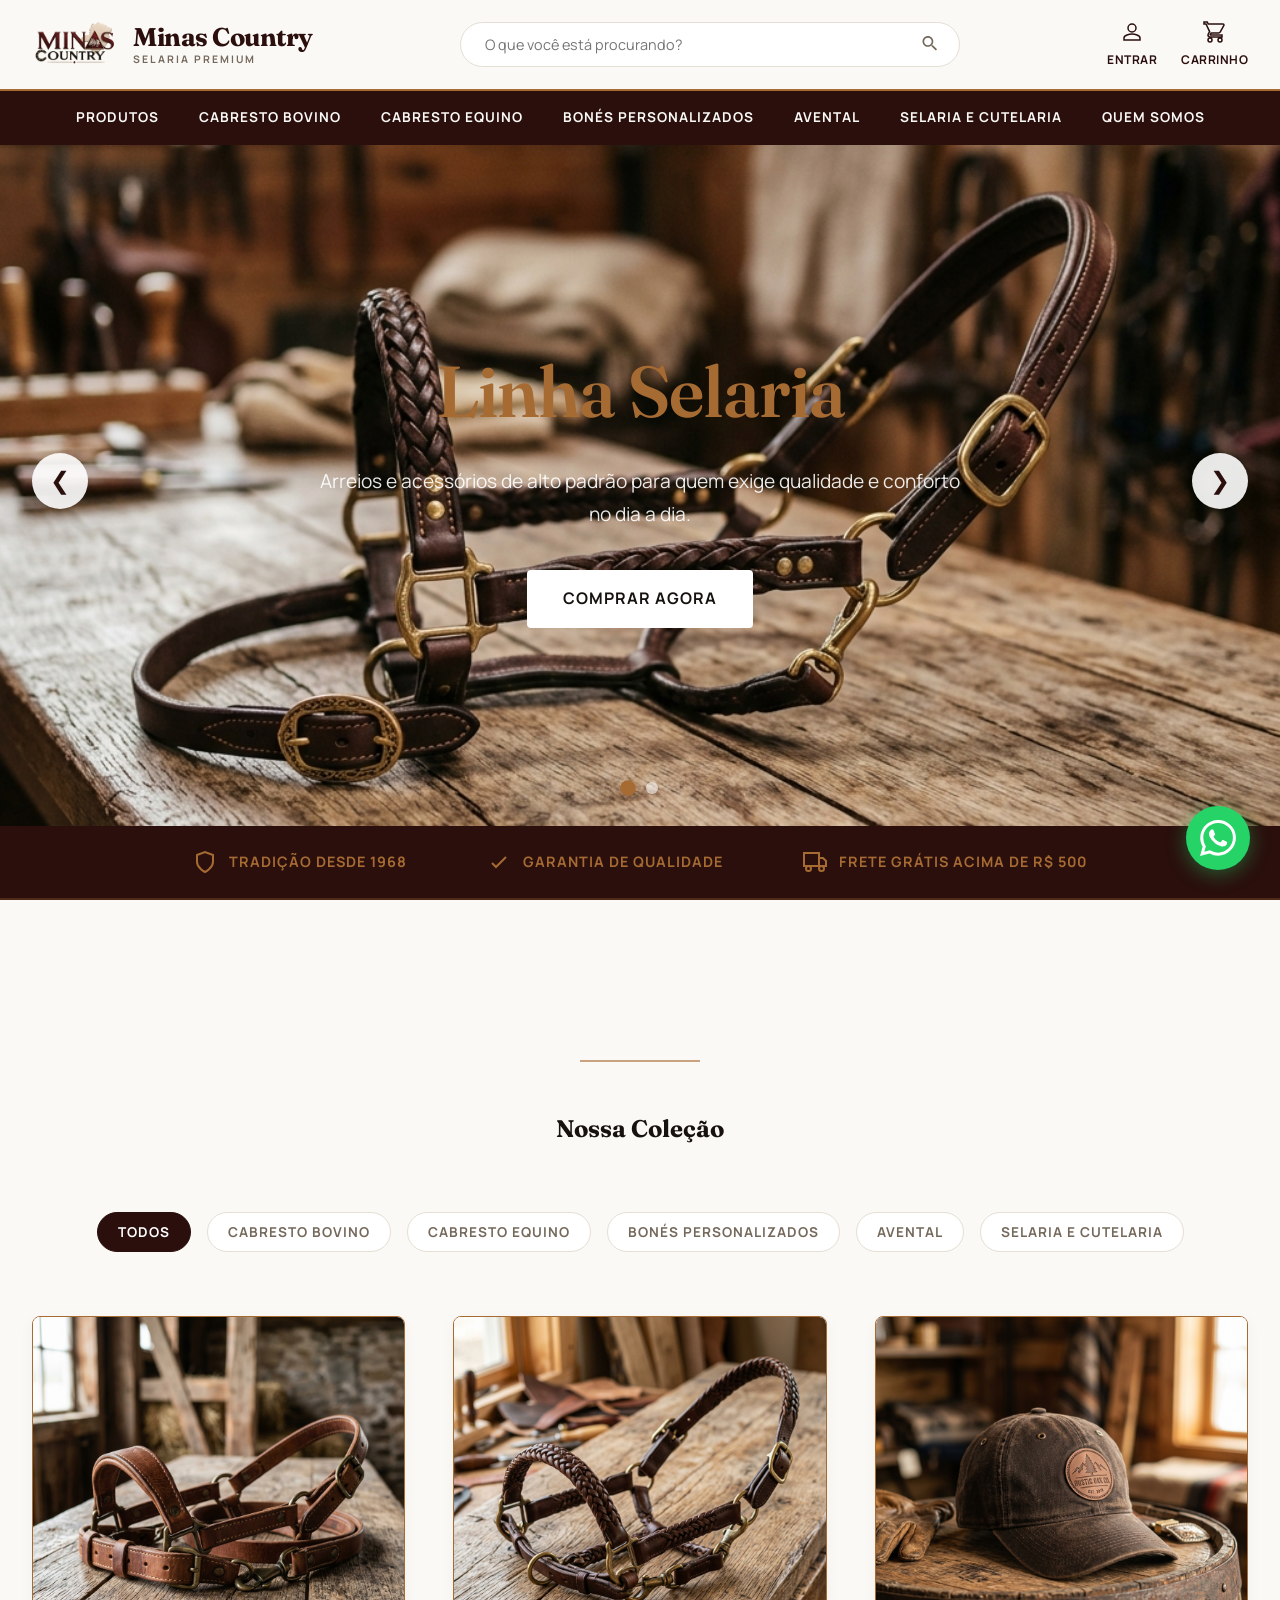
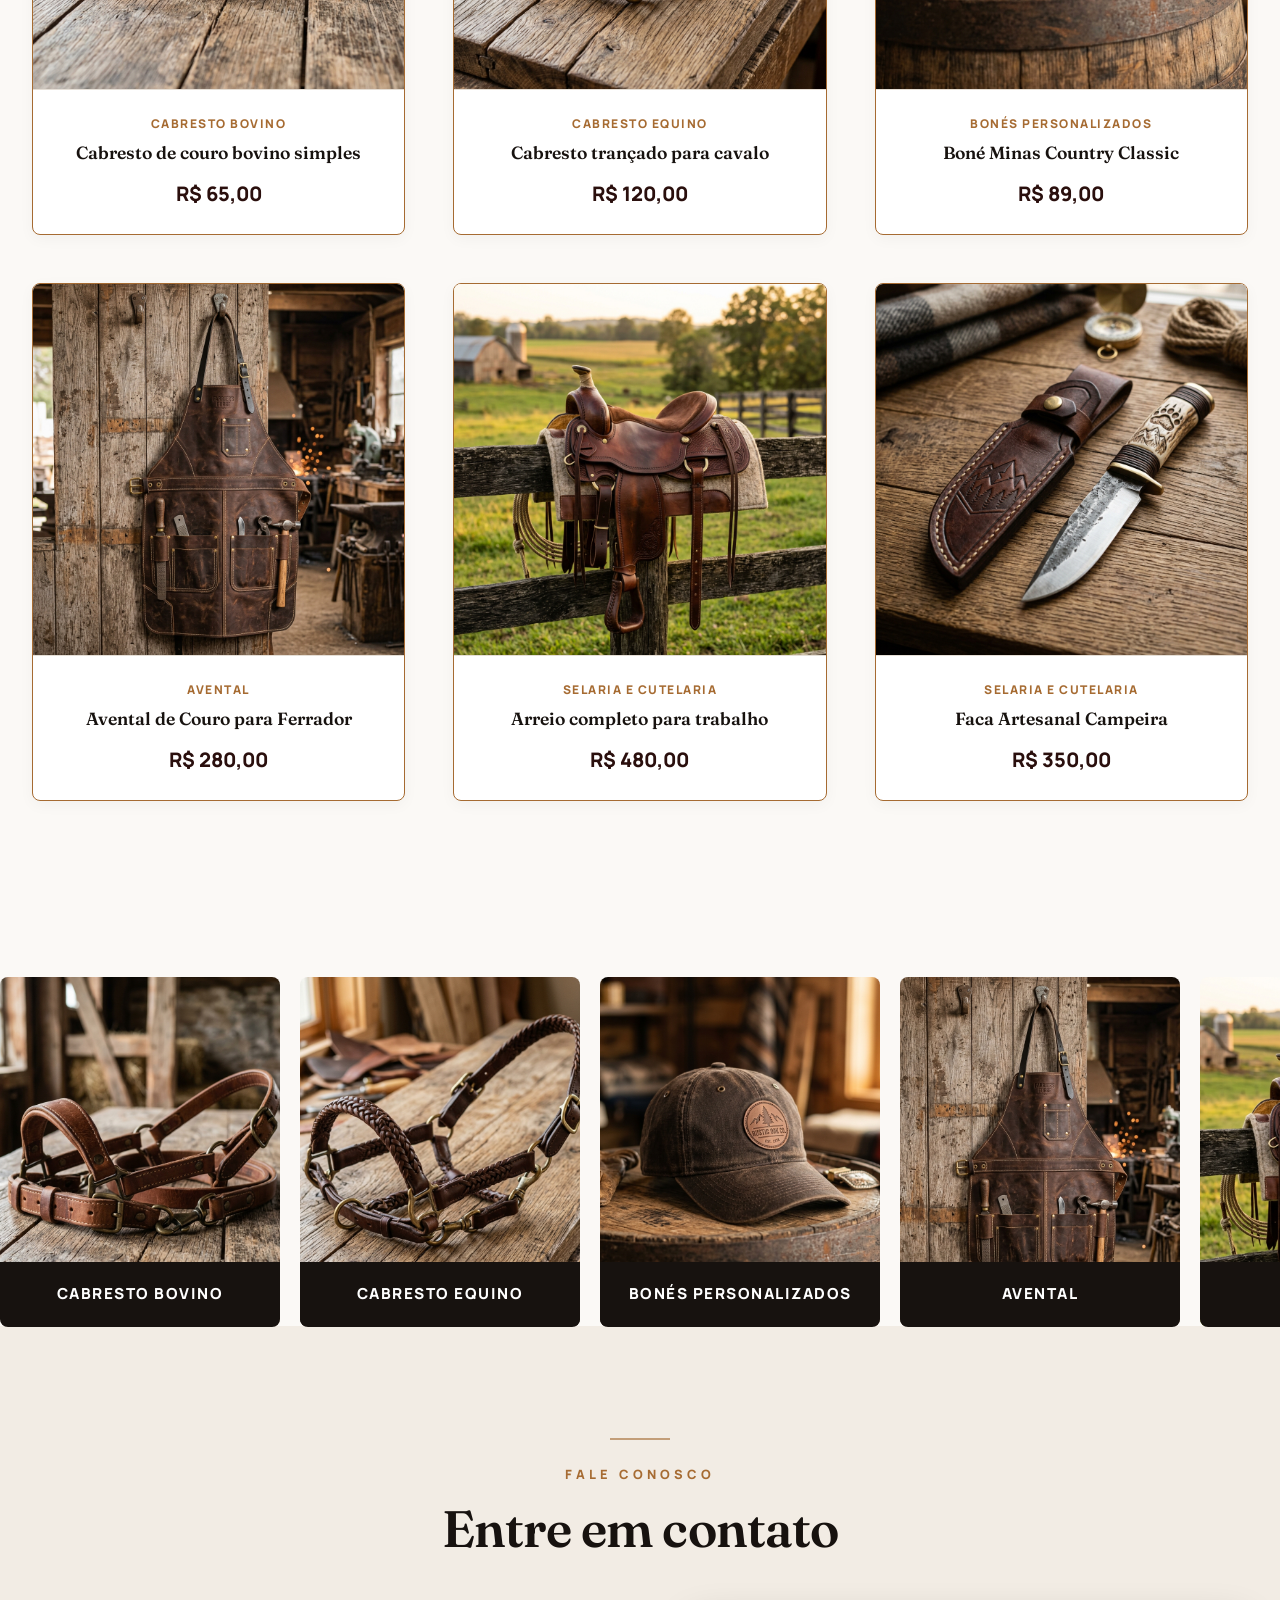
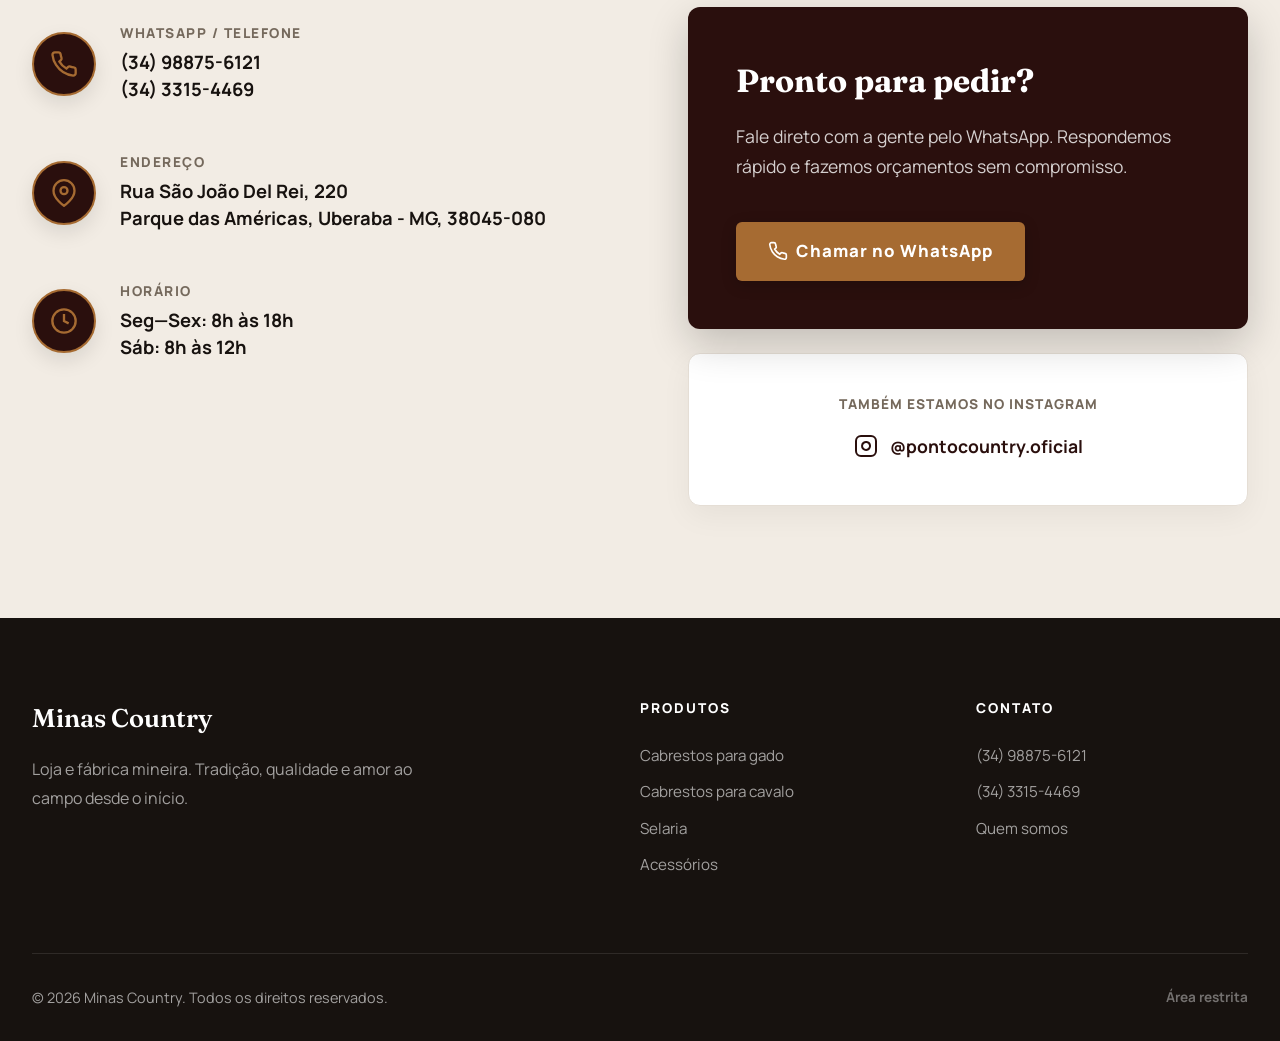
==== commit a047173d: "fix: padronizacao das chaves de categorias em todo o site e remocao de animacao reveal que impedia o" ====
--- a/index.html
+++ b/index.html
@@ -109,7 +109,7 @@
       <button class="filter-tab active" onclick="filterProducts('all',this)">Todos</button>
       <button class="filter-tab" onclick="filterProducts('bovino',this)">Cabresto bovino</button>
       <button class="filter-tab" onclick="filterProducts('equino',this)">Cabresto equino</button>
-      <button class="filter-tab" onclick="filterProducts('bones',this)">Bonés</button>
+      <button class="filter-tab" onclick="filterProducts('bones',this)">Bonés personalizados</button>
       <button class="filter-tab" onclick="filterProducts('avental',this)">Avental</button>
       <button class="filter-tab" onclick="filterProducts('selaria',this)">Selaria e cutelaria</button>
     </div>
@@ -131,8 +131,8 @@
         <div class="banner-label">CABRESTO EQUINO</div>
       </a>
       <a href="#catalogo" onclick="filterProducts('bones', document.querySelectorAll('.filter-tab')[3])" class="banner-card">
-        <img src="images/prod_3.png" alt="Bonés">
-        <div class="banner-label">BONÉS</div>
+        <img src="images/prod_3.png" alt="Bonés personalizados">
+        <div class="banner-label">BONÉS PERSONALIZADOS</div>
       </a>
       <a href="#catalogo" onclick="filterProducts('avental', document.querySelectorAll('.filter-tab')[4])" class="banner-card">
         <img src="images/prod_4.png" alt="Avental">
@@ -153,8 +153,8 @@
         <div class="banner-label">CABRESTO EQUINO</div>
       </a>
       <a href="#catalogo" onclick="filterProducts('bones', document.querySelectorAll('.filter-tab')[3])" class="banner-card">
-        <img src="images/prod_3.png" alt="Bonés">
-        <div class="banner-label">BONÉS</div>
+        <img src="images/prod_3.png" alt="Bonés personalizados">
+        <div class="banner-label">BONÉS PERSONALIZADOS</div>
       </a>
       <a href="#catalogo" onclick="filterProducts('avental', document.querySelectorAll('.filter-tab')[4])" class="banner-card">
         <img src="images/prod_4.png" alt="Avental">
@@ -535,7 +535,7 @@
   removeImage();
   document.getElementById('f-desc').value='';
   document.getElementById('f-active').checked=true;
-  document.getElementById('f-cat').value='gado';
+  document.getElementById('f-cat').value='bovino';
   document.getElementById('form-title').textContent='Adicionar produto';
   document.getElementById('btn-cancel').style.display='none';
 }
--- a/style.css
+++ b/style.css
@@ -172,19 +172,44 @@
 .social-box-label{font-size:0.85rem;font-weight:800;color:var(--text-muted);text-transform:uppercase;letter-spacing:1px;margin-bottom:1rem}
 
 /* PRODUCT DETAIL */
-.product-detail-page{padding: 180px 0 6rem; background: var(--cream); min-height:80vh;}
-.product-detail-grid{display:grid; grid-template-columns:1fr 1.1fr; gap:5rem; align-items:start; background:var(--white); padding:3rem; border-radius:12px; box-shadow:0 10px 40px rgba(0,0,0,0.03); border:1px solid var(--border);}
-.pd-img-wrapper{background:var(--cream-dark); border-radius:8px; padding-top:100%; position:relative; overflow:hidden;}
-.pd-img{position:absolute; top:0; left:0; width:100%; height:100%; object-fit:cover;}
+.product-detail-page{padding: 160px 0 6rem; background: var(--cream); min-height:80vh;}
+.breadcrumb { font-size: 0.85rem; color: var(--text-muted); margin-bottom: 2rem; font-family: 'Manrope', sans-serif; font-weight: 600; }
+.breadcrumb a { color: var(--text-muted); text-decoration: none; transition: color 0.2s; }
+.breadcrumb a:hover { color: var(--wine-dark); }
+.breadcrumb span { margin: 0 8px; opacity: 0.5; }
+.product-detail-grid{display:grid; grid-template-columns:1fr 1fr; gap:5rem; align-items:start;}
+.pd-gallery { display:flex; flex-direction:column; gap:1rem; }
+.pd-img-main-wrapper{background:var(--white); border-radius:12px; padding-top:100%; position:relative; overflow:hidden; border:1px solid var(--border); box-shadow:0 10px 40px rgba(0,0,0,0.03);}
+.pd-img-main{position:absolute; top:0; left:0; width:100%; height:100%; object-fit:cover;}
+.pd-thumbnails { display:flex; gap:1rem; }
+.pd-thumb { width: 80px; height: 80px; border-radius: 8px; border: 2px solid var(--gold); overflow: hidden; cursor: pointer; background:var(--white); }
+.pd-thumb img { width: 100%; height: 100%; object-fit: cover; }
 .pd-initials{position:absolute; top:50%; left:50%; transform:translate(-50%,-50%); font-family:'Fraunces',serif; font-size:5rem; color:var(--border);}
-.pd-info{display:flex; flex-direction:column; gap:1.5rem;}
-.pd-cat{font-size:0.85rem; text-transform:uppercase; letter-spacing:2px; color:var(--gold); font-weight:800;}
-.pd-title{font-family:'Fraunces',serif; font-size:2.8rem; color:var(--black); line-height:1.15;}
-.pd-price{font-size:2rem; font-weight:800; color:var(--wine-dark); border-bottom:1px solid var(--border); padding-bottom:2rem; font-family:'Manrope',sans-serif;}
-.pd-desc{font-size:1.1rem; color:var(--text); line-height:1.8; margin-bottom:1rem;}
-.btn-buy{background:var(--wine-dark); color:white; padding:20px 40px; border-radius:6px; font-weight:800; font-size:1.1rem; text-transform:uppercase; letter-spacing:1px; text-align:center; text-decoration:none; display:inline-flex; align-items:center; justify-content:center; gap:12px; transition:all 0.3s;}
-.btn-buy:hover{background:var(--wine); transform:translateY(-2px); box-shadow:0 10px 20px rgba(74,16,16,0.2);}
-@media(max-width:900px){ .product-detail-grid{grid-template-columns:1fr; gap:3rem; padding:2rem;} .product-detail-page{padding-top:140px;} }
+.pd-info{display:flex; flex-direction:column; padding: 1rem 0;}
+.pd-cat{font-size:0.85rem; text-transform:uppercase; letter-spacing:2px; color:var(--gold); font-weight:800; margin-bottom:1rem;}
+.pd-title{font-family:'Fraunces',serif; font-size:2.8rem; color:var(--black); line-height:1.15; margin-bottom:1.5rem;}
+.pd-price{font-size:2.2rem; font-weight:800; color:var(--wine-dark); font-family:'Manrope',sans-serif; margin-bottom: 2rem;}
+.pd-divider { border: none; border-top: 1px solid var(--border); margin-bottom: 2rem; }
+.pd-short-desc{font-size:1.05rem; color:var(--text); line-height:1.8; margin-bottom:2.5rem;}
+.btn-buy{background:var(--wine-dark); color:white; padding:20px 40px; border-radius:8px; font-weight:800; font-size:1.1rem; text-transform:uppercase; letter-spacing:1px; text-align:center; text-decoration:none; display:inline-flex; align-items:center; justify-content:center; gap:12px; transition:all 0.3s; width: 100%;}
+.btn-buy:hover{background:var(--wine); transform:translateY(-2px); box-shadow:0 15px 30px rgba(42,15,13,0.2);}
+.pd-trust-badge { display: flex; align-items: center; justify-content: center; gap: 10px; margin-top: 1.5rem; color: var(--text-muted); font-size: 0.85rem; font-weight: 700; text-transform: uppercase; letter-spacing: 1px; }
+.pd-trust-badge svg { color: var(--gold); }
+
+/* PRODUCT TABS */
+.pd-tabs-container { margin-top: 6rem; background: var(--white); border-radius: 12px; border: 1px solid var(--border); box-shadow: 0 10px 40px rgba(0,0,0,0.02); overflow: hidden; }
+.pd-tabs-header { display: flex; border-bottom: 1px solid var(--border); background: var(--cream-dark); }
+.pd-tab-btn { padding: 20px 40px; background: transparent; border: none; font-family: 'Manrope', sans-serif; font-weight: 800; font-size: 0.95rem; text-transform: uppercase; letter-spacing: 1px; color: var(--text-muted); cursor: pointer; transition: all 0.3s; position: relative; }
+.pd-tab-btn.active { color: var(--wine-dark); background: var(--white); }
+.pd-tab-btn.active::after { content: ''; position: absolute; top: 0; left: 0; width: 100%; height: 3px; background: var(--gold); }
+.pd-tab-content { padding: 3rem; font-size: 1.1rem; line-height: 1.8; color: var(--text); display: none; }
+.pd-tab-content.active { display: block; }
+
+/* RELATED PRODUCTS */
+.related-products { margin-top: 6rem; }
+.related-title { font-family: 'Fraunces', serif; font-size: 2.2rem; color: var(--black); margin-bottom: 3rem; text-align: center; }
+
+@media(max-width:900px){ .product-detail-grid{grid-template-columns:1fr; gap:3rem;} .product-detail-page{padding-top:120px;} .pd-tab-content { padding: 2rem; } .pd-tab-btn { padding: 15px 20px; font-size: 0.85rem; } }
 
 /* FOOTER */
 footer{background:var(--black);color:rgba(255,255,255,0.6);padding:5rem 0 2rem}
@@ -303,7 +328,7 @@
 
 
 /* ABOUT HERO */
-.about-hero{margin-top:150px;background:var(--wine-dark);color:var(--white);padding:8rem 2rem;text-align:center;position:relative;overflow:hidden;border-bottom:1px solid rgba(255,255,255,0.1)}
+.about-hero{margin-top:136px;background:var(--wine-dark);color:var(--white);padding:6rem 2rem;text-align:center;position:relative;overflow:hidden;border-bottom:1px solid rgba(255,255,255,0.1)}
 @media(max-width: 768px){ .about-hero{margin-top:110px;padding:5rem 1.5rem;} }
 .about-hero-content{position:relative;z-index:2;max-width:800px;margin:0 auto}
 .about-hero-eyebrow{color:var(--gold);font-family:'Manrope',sans-serif;font-size:0.85rem;text-transform:uppercase;letter-spacing:5px;font-weight:800;margin-bottom:1.5rem;display:inline-block}
@@ -311,11 +336,11 @@
 .about-hero-desc{font-family:'Manrope',sans-serif;font-size:1.15rem;color:rgba(255,255,255,0.8);font-weight:400;line-height:1.8;max-width:550px;margin:0 auto}
 
 /* INSTITUTIONAL STORY */
-.story-section{background:var(--cream);padding:8rem 0;position:relative;border-top:1px solid var(--border)}
+.story-section{background:var(--cream-dark);padding:6rem 0;position:relative;border-top:1px solid var(--border)}
 .story-container{max-width:1400px;margin:0 auto;padding:0 2rem}
 .story-item{position:relative;padding:5rem 0;border-bottom:1px solid var(--border)}
 .story-item:last-child{border-bottom:none}
-.story-watermark{position:absolute;left:-5%;top:15%;font-family:'Fraunces',serif;font-size:clamp(6rem,12vw,14rem);color:var(--border);opacity:0.3;font-weight:700;line-height:1;z-index:1;user-select:none;letter-spacing:-4px}
+.story-watermark{position:absolute;left:50%;top:50%;transform:translate(-50%, -50%);font-family:'Fraunces',serif;font-size:clamp(10rem,15vw,22rem);color:var(--black);opacity:0.04;font-weight:700;line-height:1;z-index:0;user-select:none;letter-spacing:-4px; pointer-events:none; width:100%; text-align:center;}
 .story-content{position:relative;z-index:2;display:grid;grid-template-columns:1.2fr 1fr;gap:6rem;align-items:center}
 @media(max-width:991px){
   .story-content{grid-template-columns:1fr;gap:3rem}
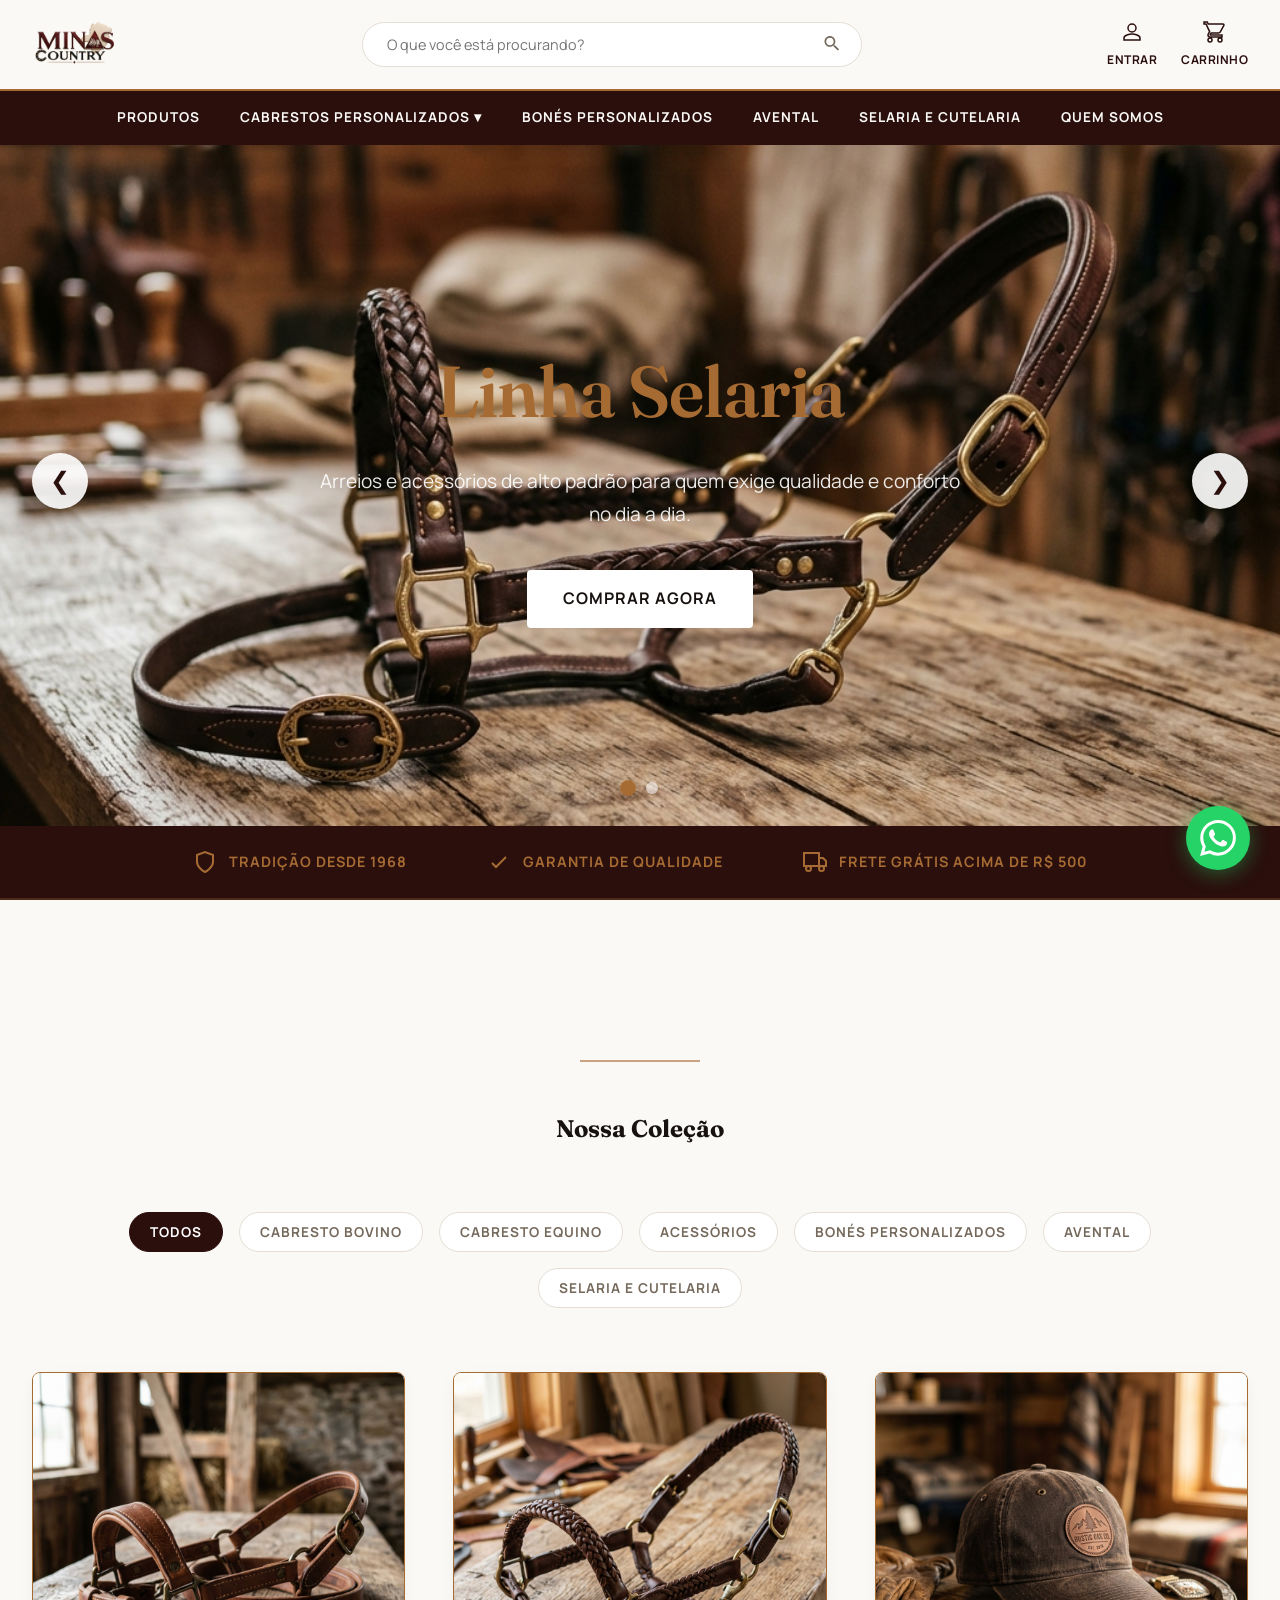
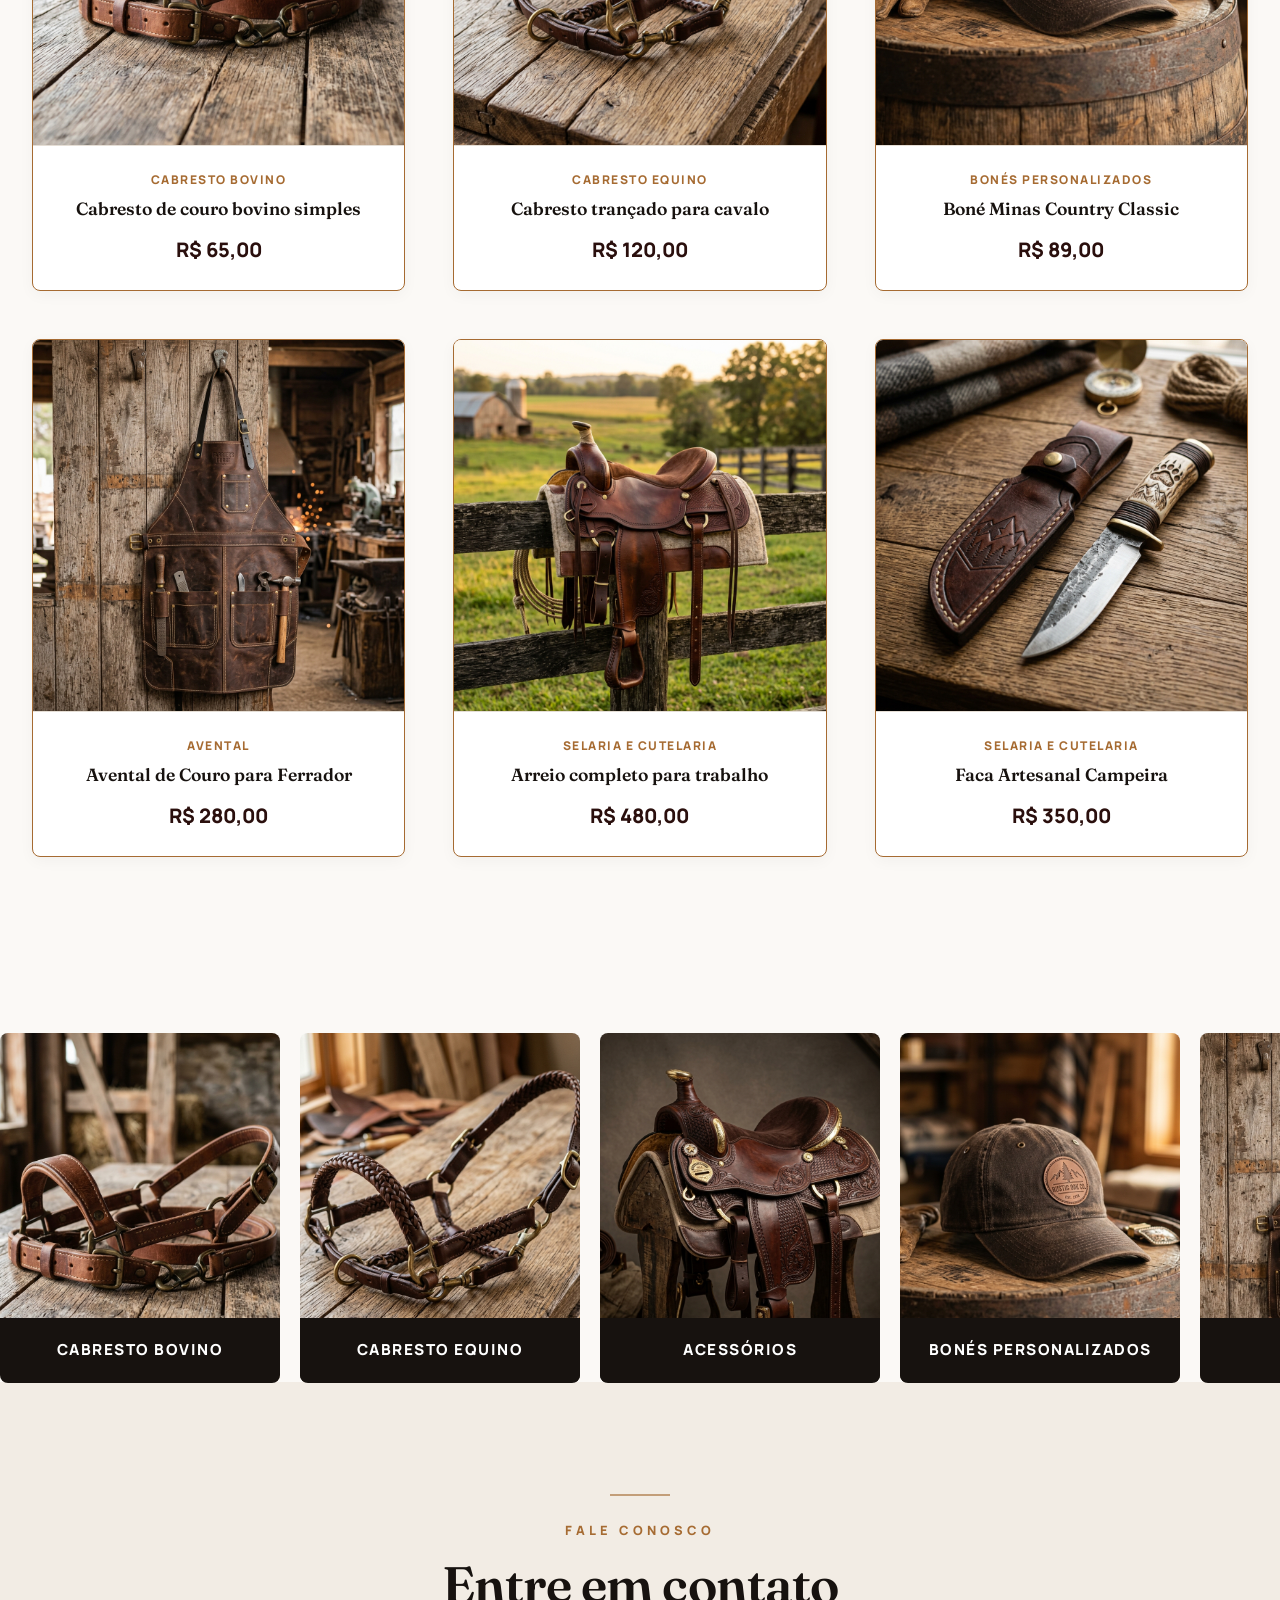
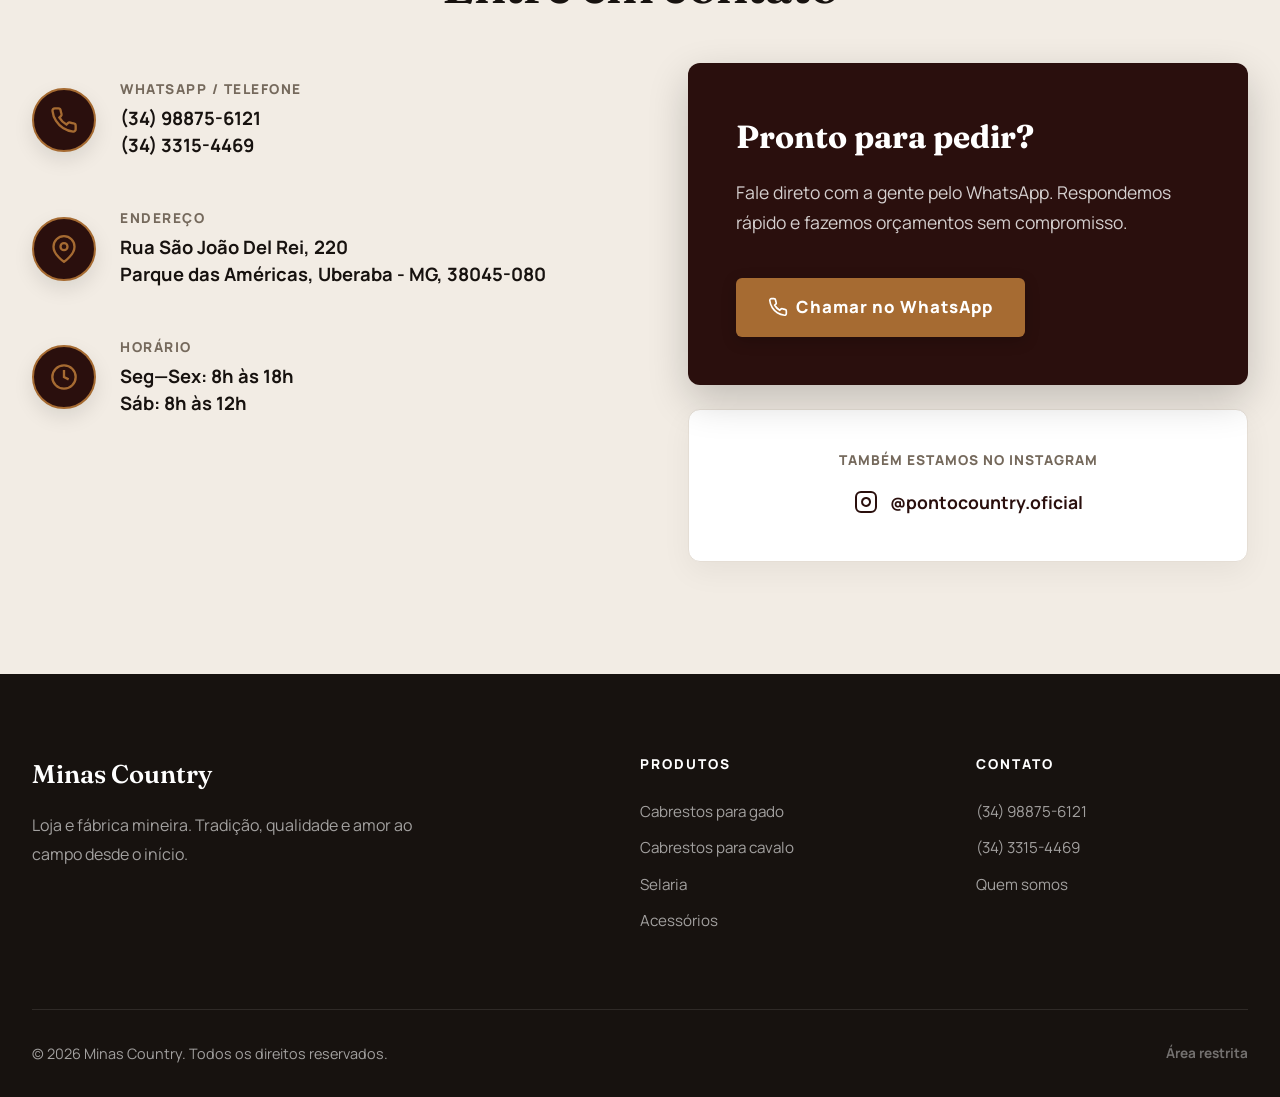
==== commit 7952d923: "feat: adicionar categoria acessórios e remover segundo logo" ====
--- a/index.html
+++ b/index.html
@@ -19,7 +19,6 @@
     </div>
     <a href="index.html" class="nav-logo">
       <img src="images/logo.png" alt="Logo" style="height: 48px; width: auto; object-fit: contain;">
-      <div class="nav-logo-text">Minas Country<span>Selaria Premium</span></div>
     </a>
     <div class="nav-search">
       <input type="text" placeholder="O que você está procurando?">
@@ -39,8 +38,14 @@
   <div class="nav-categories">
     <div class="nav-categories-inner">
       <a href="#catalogo" onclick="filterProducts('all', this)">Produtos</a>
-      <a href="#catalogo" onclick="filterProducts('bovino', this)">Cabresto bovino</a>
-      <a href="#catalogo" onclick="filterProducts('equino', this)">Cabresto equino</a>
+      <div class="nav-dropdown" onclick="this.classList.toggle('active')">
+        <span class="nav-dropdown-btn">Cabrestos personalizados ▾</span>
+        <div class="nav-dropdown-content">
+          <a href="#catalogo" onclick="filterProducts('bovino', this)">Bovino</a>
+          <a href="#catalogo" onclick="filterProducts('equino', this)">Equino</a>
+          <a href="#catalogo" onclick="filterProducts('acessorios', this)">Acessórios</a>
+        </div>
+      </div>
       <a href="#catalogo" onclick="filterProducts('bones', this)">Bonés personalizados</a>
       <a href="#catalogo" onclick="filterProducts('avental', this)">Avental</a>
       <a href="#catalogo" onclick="filterProducts('selaria', this)">Selaria e cutelaria</a>
@@ -109,6 +114,7 @@
       <button class="filter-tab active" onclick="filterProducts('all',this)">Todos</button>
       <button class="filter-tab" onclick="filterProducts('bovino',this)">Cabresto bovino</button>
       <button class="filter-tab" onclick="filterProducts('equino',this)">Cabresto equino</button>
+      <button class="filter-tab" onclick="filterProducts('acessorios',this)">Acessórios</button>
       <button class="filter-tab" onclick="filterProducts('bones',this)">Bonés personalizados</button>
       <button class="filter-tab" onclick="filterProducts('avental',this)">Avental</button>
       <button class="filter-tab" onclick="filterProducts('selaria',this)">Selaria e cutelaria</button>
@@ -130,15 +136,19 @@
         <img src="images/prod_2.png" alt="Cabresto Equino">
         <div class="banner-label">CABRESTO EQUINO</div>
       </a>
-      <a href="#catalogo" onclick="filterProducts('bones', document.querySelectorAll('.filter-tab')[3])" class="banner-card">
+      <a href="#catalogo" onclick="filterProducts('acessorios', document.querySelectorAll('.filter-tab')[3])" class="banner-card">
+        <img src="images/sela.png" alt="Acessórios">
+        <div class="banner-label">ACESSÓRIOS</div>
+      </a>
+      <a href="#catalogo" onclick="filterProducts('bones', document.querySelectorAll('.filter-tab')[4])" class="banner-card">
         <img src="images/prod_3.png" alt="Bonés personalizados">
         <div class="banner-label">BONÉS PERSONALIZADOS</div>
       </a>
-      <a href="#catalogo" onclick="filterProducts('avental', document.querySelectorAll('.filter-tab')[4])" class="banner-card">
+      <a href="#catalogo" onclick="filterProducts('avental', document.querySelectorAll('.filter-tab')[5])" class="banner-card">
         <img src="images/prod_4.png" alt="Avental">
         <div class="banner-label">AVENTAL</div>
       </a>
-      <a href="#catalogo" onclick="filterProducts('selaria', document.querySelectorAll('.filter-tab')[5])" class="banner-card">
+      <a href="#catalogo" onclick="filterProducts('selaria', document.querySelectorAll('.filter-tab')[6])" class="banner-card">
         <img src="images/prod_5.png" alt="Selaria">
         <div class="banner-label">SELARIA</div>
       </a>
@@ -152,15 +162,19 @@
         <img src="images/prod_2.png" alt="Cabresto Equino">
         <div class="banner-label">CABRESTO EQUINO</div>
       </a>
-      <a href="#catalogo" onclick="filterProducts('bones', document.querySelectorAll('.filter-tab')[3])" class="banner-card">
+      <a href="#catalogo" onclick="filterProducts('acessorios', document.querySelectorAll('.filter-tab')[3])" class="banner-card">
+        <img src="images/sela.png" alt="Acessórios">
+        <div class="banner-label">ACESSÓRIOS</div>
+      </a>
+      <a href="#catalogo" onclick="filterProducts('bones', document.querySelectorAll('.filter-tab')[4])" class="banner-card">
         <img src="images/prod_3.png" alt="Bonés personalizados">
         <div class="banner-label">BONÉS PERSONALIZADOS</div>
       </a>
-      <a href="#catalogo" onclick="filterProducts('avental', document.querySelectorAll('.filter-tab')[4])" class="banner-card">
+      <a href="#catalogo" onclick="filterProducts('avental', document.querySelectorAll('.filter-tab')[5])" class="banner-card">
         <img src="images/prod_4.png" alt="Avental">
         <div class="banner-label">AVENTAL</div>
       </a>
-      <a href="#catalogo" onclick="filterProducts('selaria', document.querySelectorAll('.filter-tab')[5])" class="banner-card">
+      <a href="#catalogo" onclick="filterProducts('selaria', document.querySelectorAll('.filter-tab')[6])" class="banner-card">
         <img src="images/prod_5.png" alt="Selaria">
         <div class="banner-label">SELARIA</div>
       </a>
@@ -298,6 +312,7 @@
           <select id="f-cat">
             <option value="bovino">Cabresto bovino</option>
             <option value="equino">Cabresto equino</option>
+            <option value="acessorios">Acessórios</option>
             <option value="bones">Bonés personalizados</option>
             <option value="avental">Avental</option>
             <option value="selaria">Selaria e cutelaria</option>
@@ -362,8 +377,8 @@
 <script>
 const ADMIN_USER = 'admin';
 const ADMIN_PASS = '12345678';
-const CAT_LABELS = {bovino:'Cabresto bovino',equino:'Cabresto equino',bones:'Bonés personalizados',avental:'Avental',selaria:'Selaria e cutelaria'};
-const CAT_INITIALS = {bovino:'CB',equino:'CE',bones:'BN',avental:'AV',selaria:'SC'};
+const CAT_LABELS = {bovino:'Cabresto bovino',equino:'Cabresto equino',acessorios:'Acessórios',bones:'Bonés personalizados',avental:'Avental',selaria:'Selaria e cutelaria'};
+const CAT_INITIALS = {bovino:'CB',equino:'CE',acessorios:'AC',bones:'BN',avental:'AV',selaria:'SC'};
 const WPP = '5534988756121';
 
 function getProducts(){
--- a/style.css
+++ b/style.css
@@ -48,13 +48,35 @@
 .nav-categories a::after{content:''; position:absolute; bottom:0; left:0; width:0%; height:2px; background:var(--gold); transition:width 0.3s;}
 .nav-categories a:hover{color:var(--gold);}
 .nav-categories a:hover::after{width:100%;}
+.nav-dropdown { position: relative; display: flex; align-items: center; }
+.nav-dropdown-btn { color: var(--cream); font-size: 0.85rem; font-weight: 700; text-transform: uppercase; letter-spacing: 1px; padding: 16px 0; cursor: pointer; transition: color 0.2s; white-space: nowrap; position: relative; }
+.nav-dropdown-btn:hover { color: var(--gold); }
+.nav-dropdown-btn::after { content:''; position:absolute; bottom:0; left:0; width:0%; height:2px; background:var(--gold); transition:width 0.3s; }
+.nav-dropdown-btn:hover::after { width:100%; }
+.nav-dropdown-content { display: none; position: absolute; top: 100%; left: 50%; transform: translateX(-50%); background: var(--wine-dark); min-width: 200px; box-shadow: 0 8px 16px rgba(0,0,0,0.2); z-index: 1001; border-radius: 0 0 8px 8px; border: 1px solid rgba(166,107,50,0.3); border-top: none; }
+.nav-dropdown.active .nav-dropdown-content, .nav-dropdown:hover .nav-dropdown-content { display: flex; flex-direction: column; }
+.nav-dropdown-content a { padding: 12px 20px; display: block; text-align: center; }
+.nav-dropdown-content a::after { display: none; }
 .nav-hamburger{display:none;flex-direction:column;gap:6px;cursor:pointer;padding:5px}
 .nav-hamburger span{width:28px;height:2px;background:var(--wine-dark);transition:0.3s}
-@media(max-width: 768px){ .nav-hamburger{display:flex;} .nav-categories{display:none;} .nav-inner{padding: 1.25rem;} }
+@media(max-width: 1250px) {
+  .nav-categories-inner { gap: 1.5rem; padding: 0 1rem; }
+  .nav-categories a, .nav-dropdown-btn { font-size: 0.75rem; letter-spacing: 0.5px; }
+}
+@media(max-width: 991px) { 
+  .nav-hamburger{display:flex;} 
+  .nav-categories{display:none;} 
+  .nav-inner{padding: 1.25rem;} 
+  .hero-section-wrapper { margin-top: 88px; min-height: auto; display: block; }
+  .nav-dropdown { flex-direction: column; width: 100%; align-items: center;}
+  .nav-dropdown-content { position: static; transform: none; width: 100%; box-shadow: none; border: none; background: rgba(0,0,0,0.1); border-radius: 8px; margin-top: 5px; }
+}
+@media(max-width: 768px) {
+  .hero-carousel{height:45vh;min-height:350px;} 
+}
 
 /* HERO SECTION WRAPPER */
 .hero-section-wrapper { display: grid; grid-template-rows: 1fr auto; min-height: calc(100vh - 136px); margin-top: 136px; }
-@media(max-width: 768px) { .hero-section-wrapper { display: block; margin-top: 88px; min-height: auto; } }
 
 /* CAROUSEL */
 .hero-carousel{padding:0;position:relative;width:100%;height:100%;background:var(--cream-dark);overflow:hidden;}
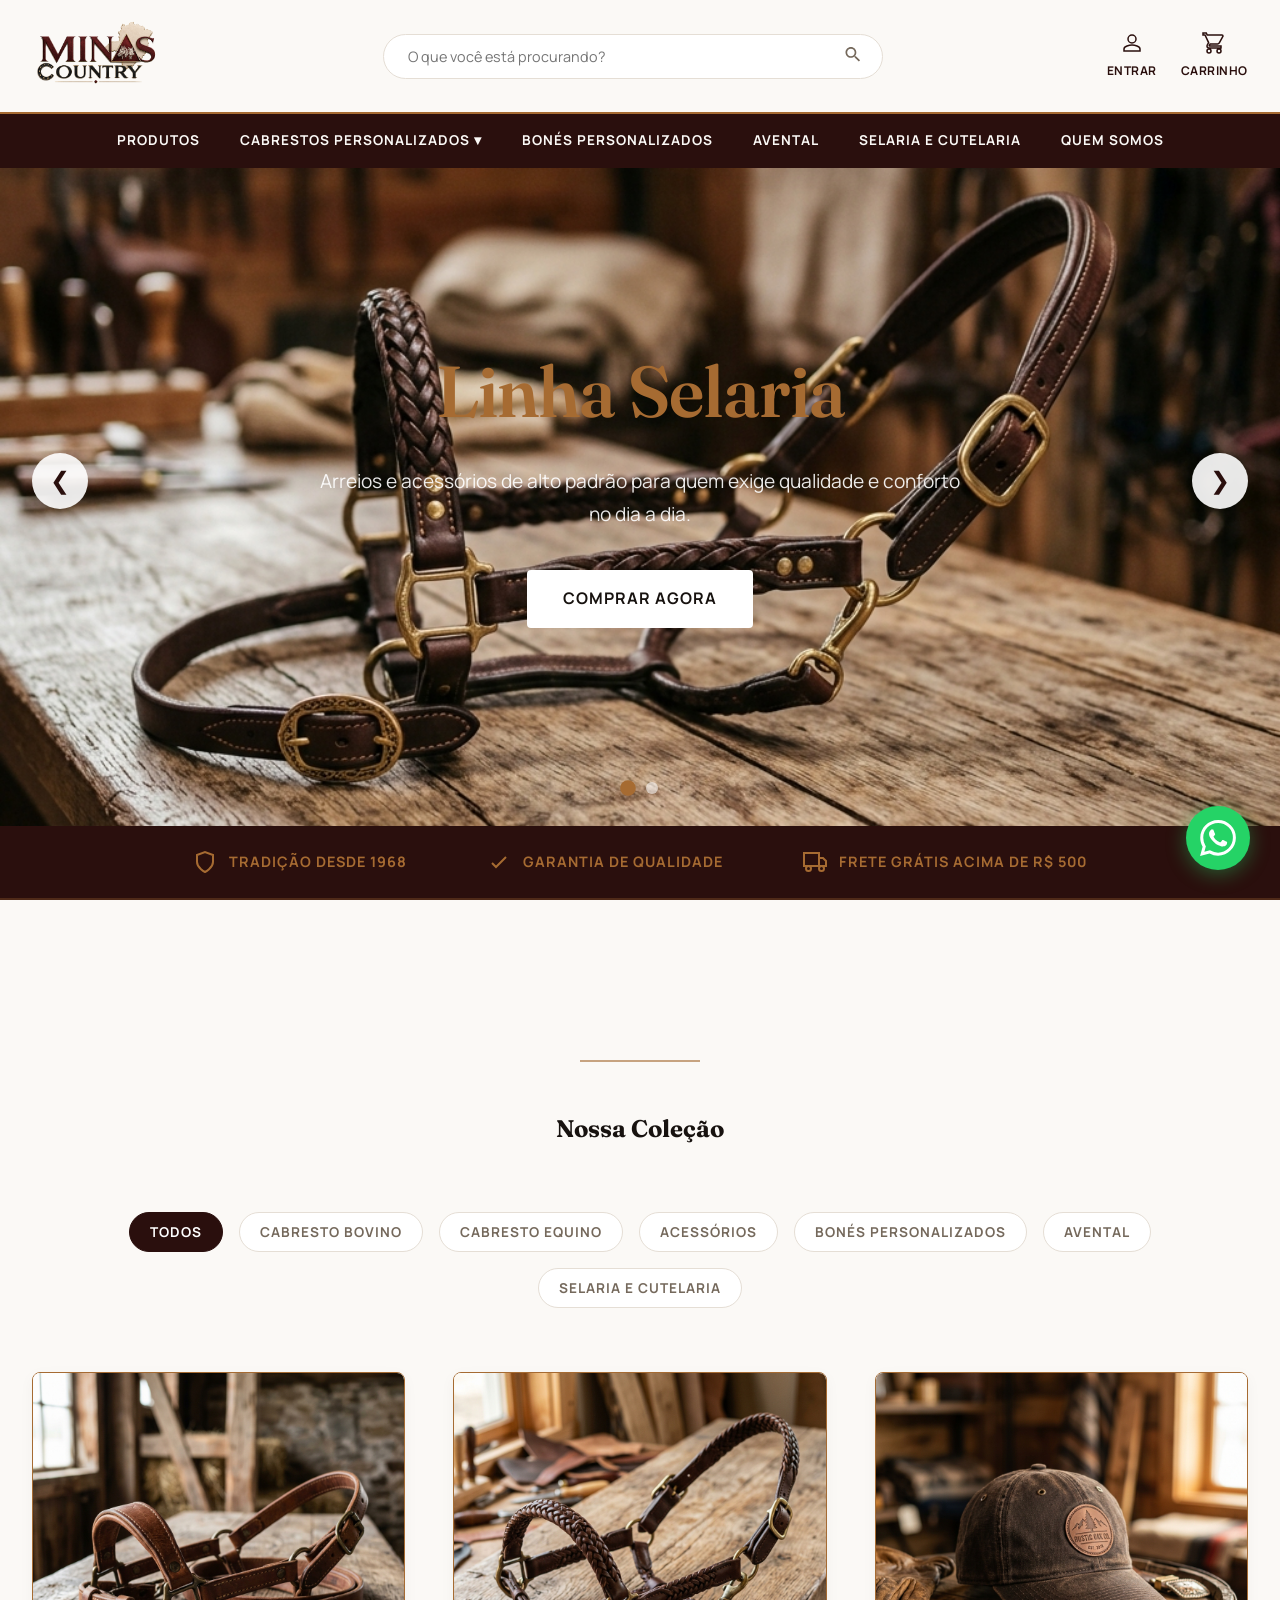
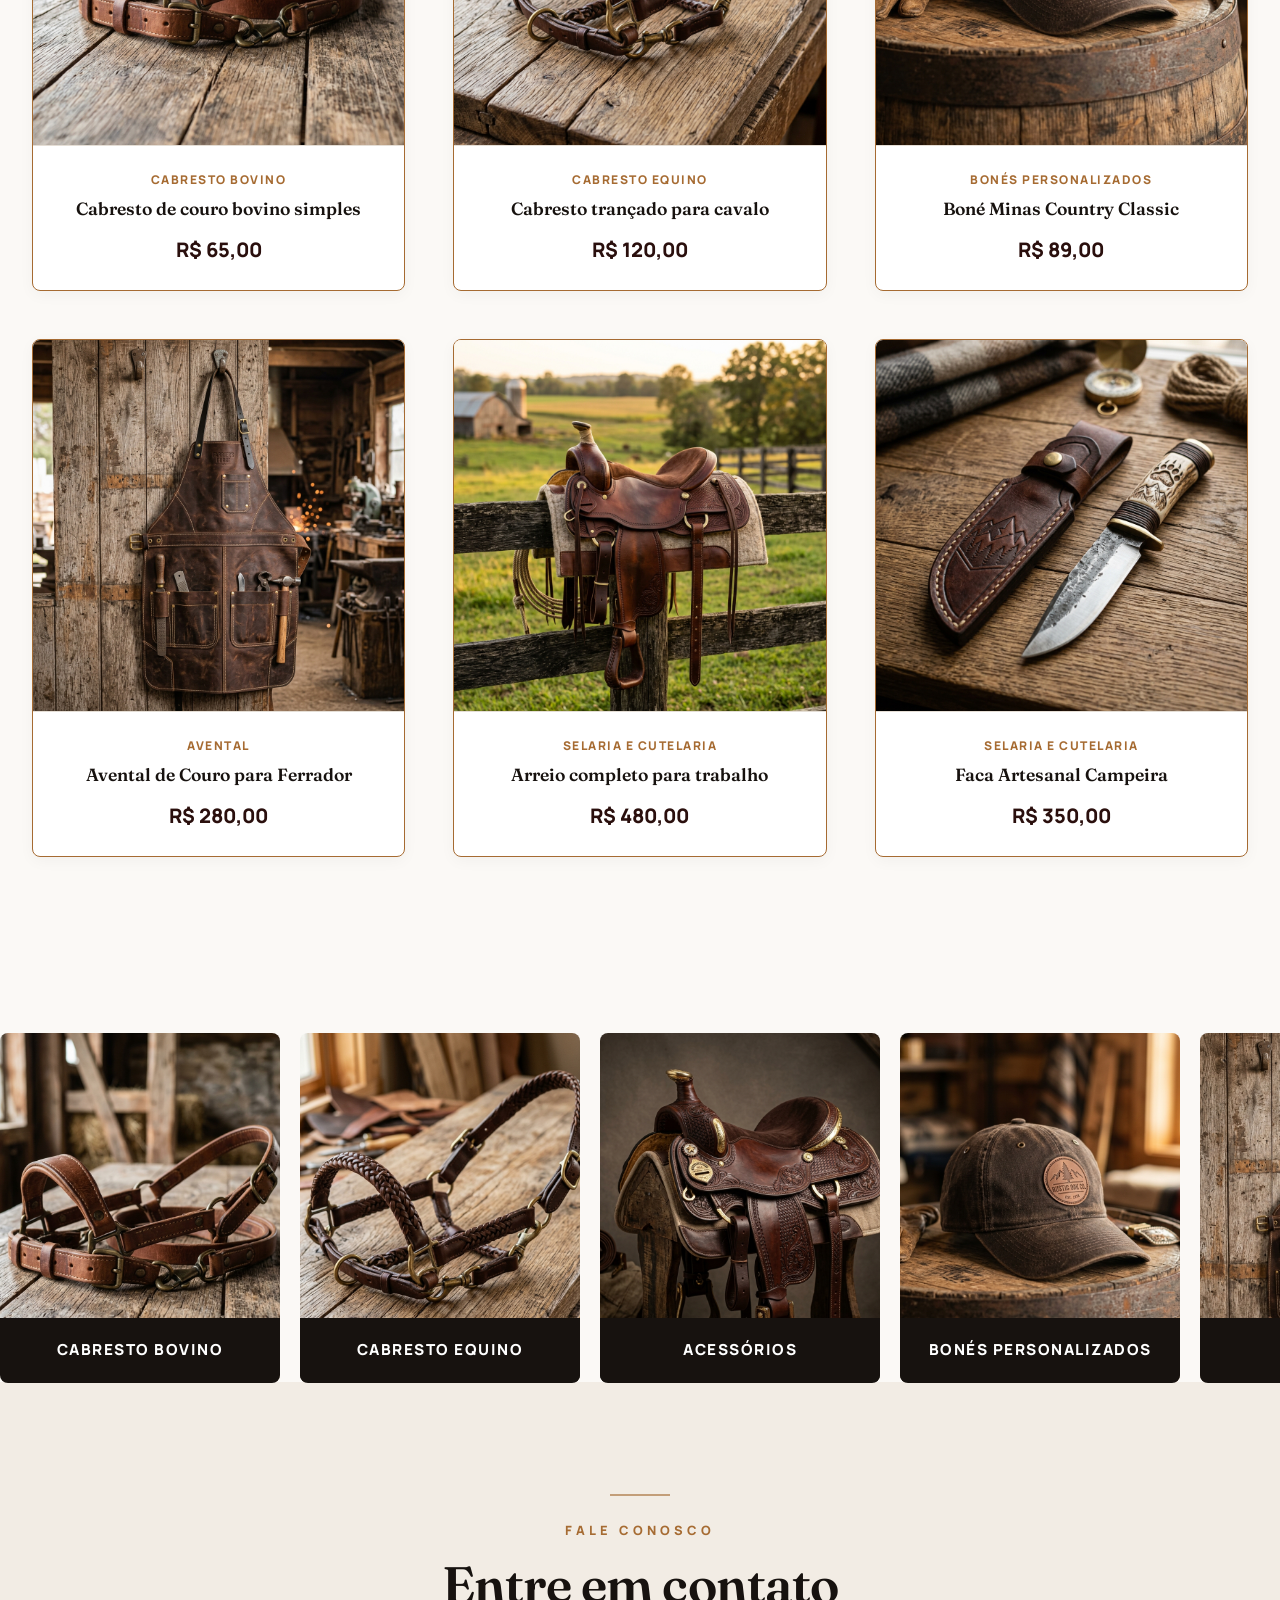
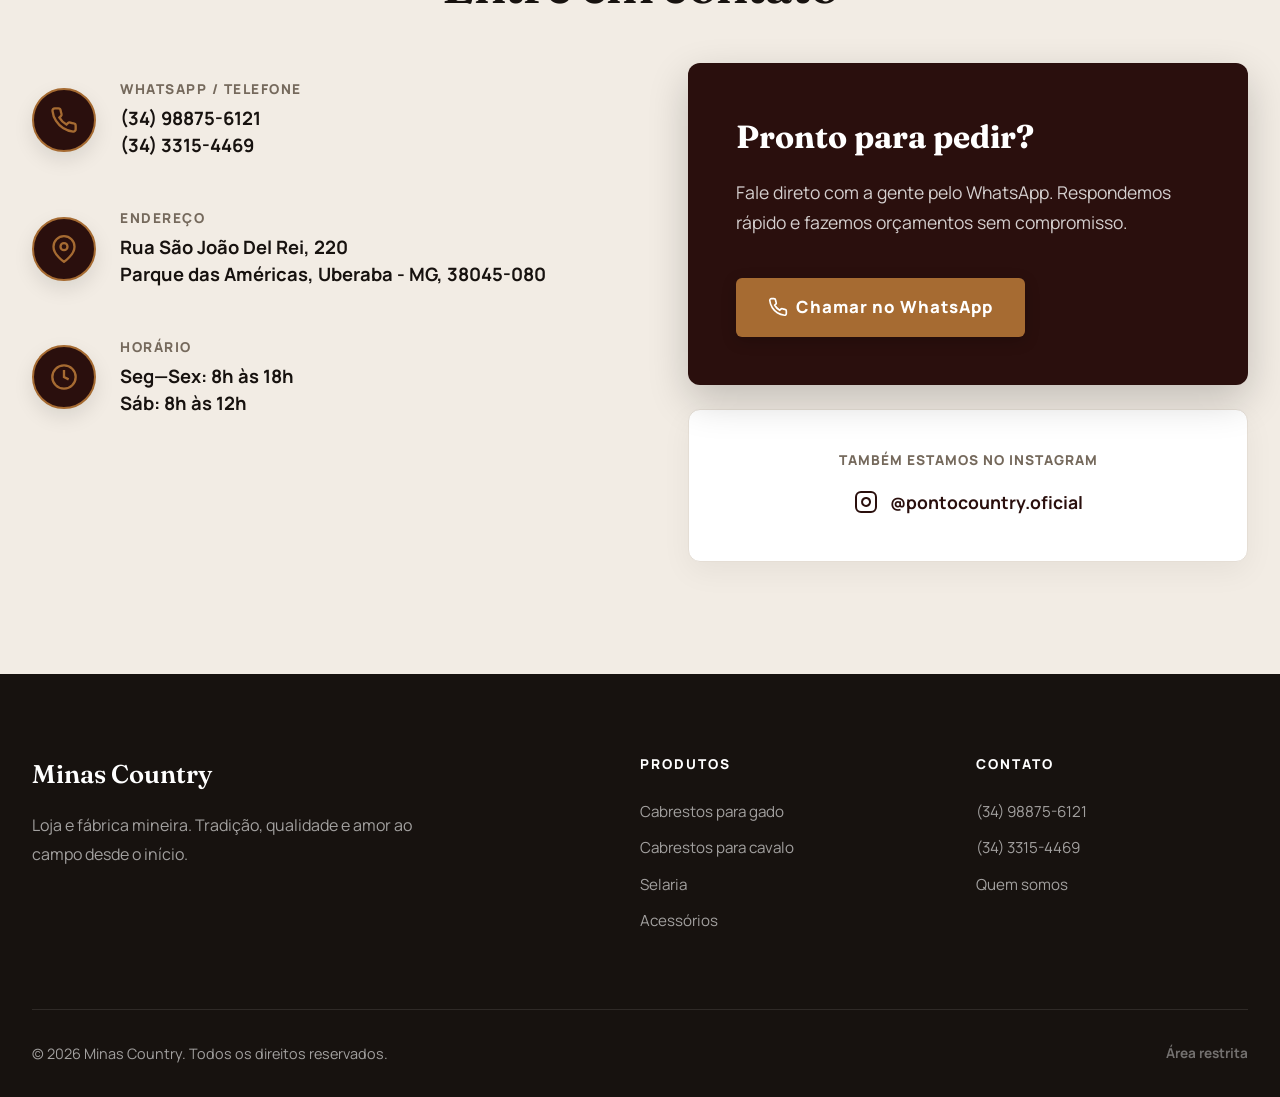
==== commit afc91892: "style: increase header logo size to 72px" ====
--- a/index.html
+++ b/index.html
@@ -18,7 +18,7 @@
       <span></span><span></span><span></span>
     </div>
     <a href="index.html" class="nav-logo">
-      <img src="images/logo.png" alt="Logo" style="height: 48px; width: auto; object-fit: contain;">
+      <img src="images/logo.png" alt="Logo" style="height: 72px; width: auto; object-fit: contain;">
     </a>
     <div class="nav-search">
       <input type="text" placeholder="O que você está procurando?">
